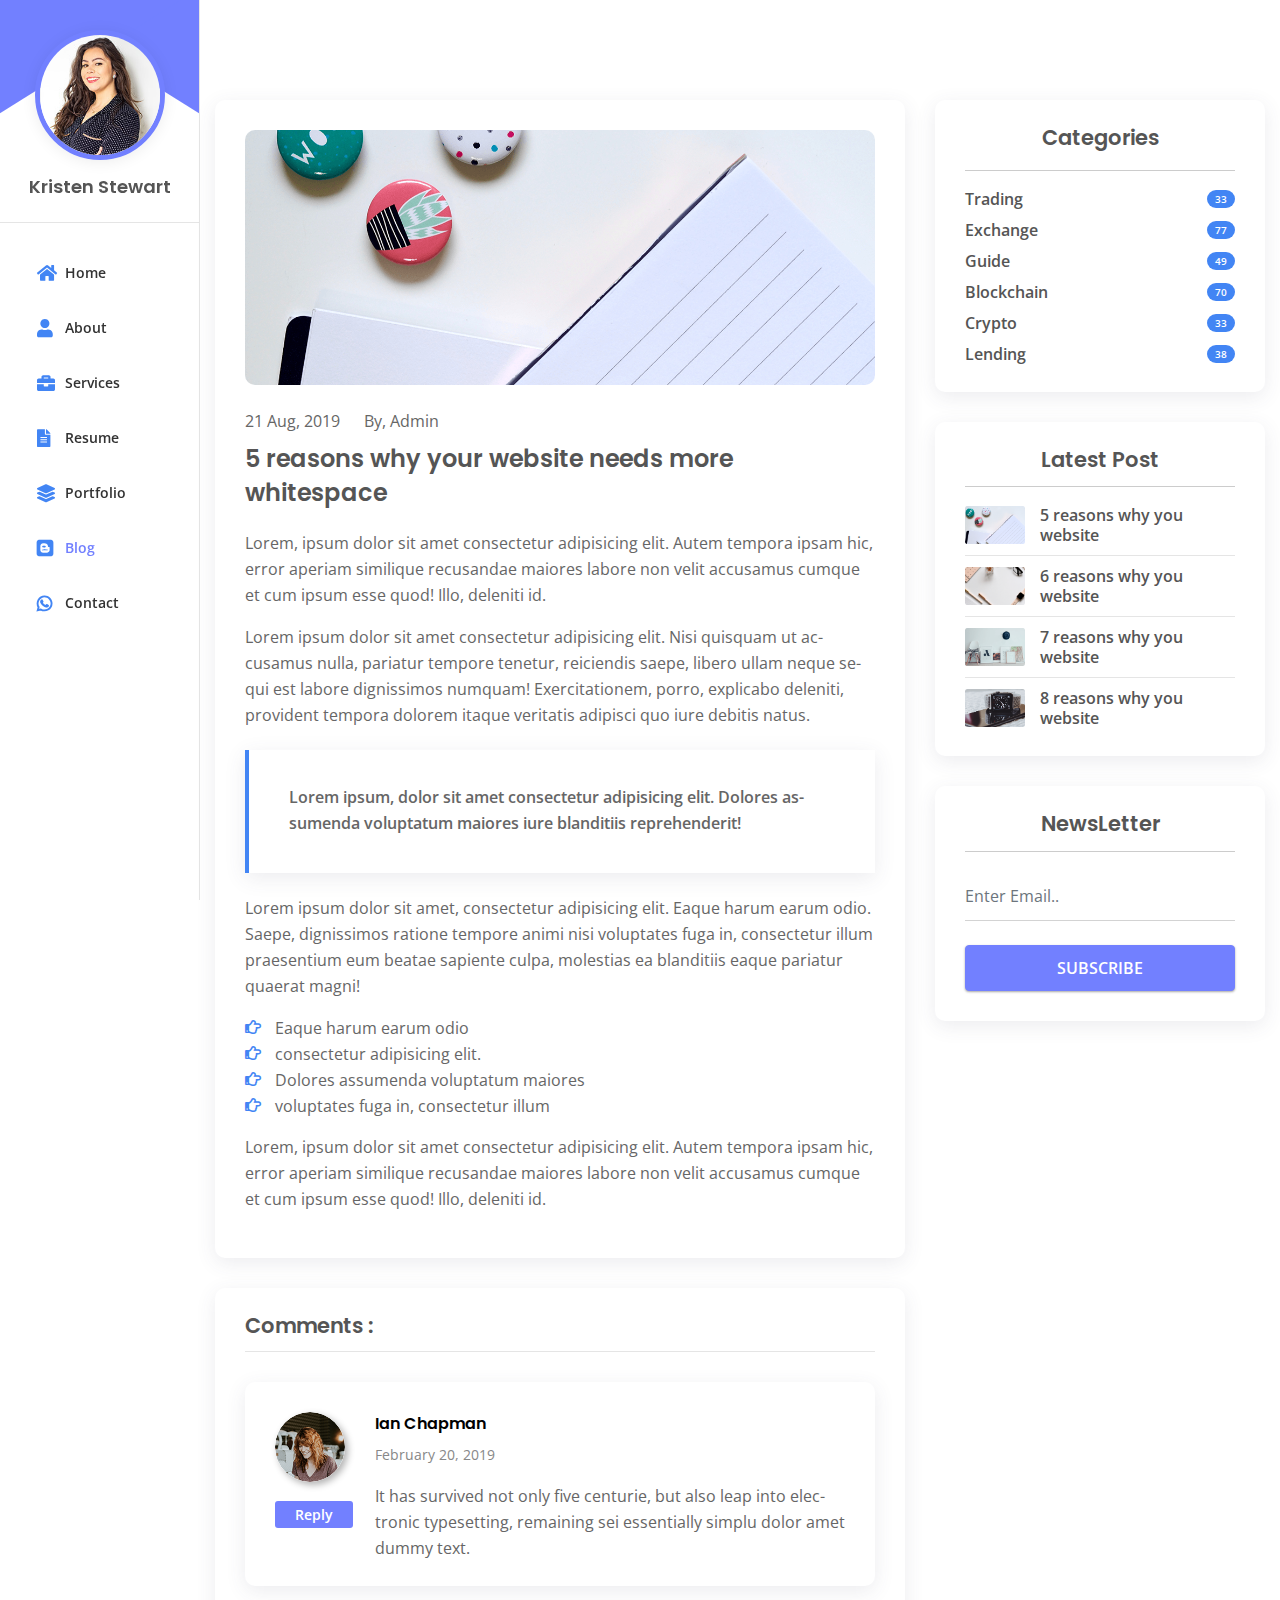
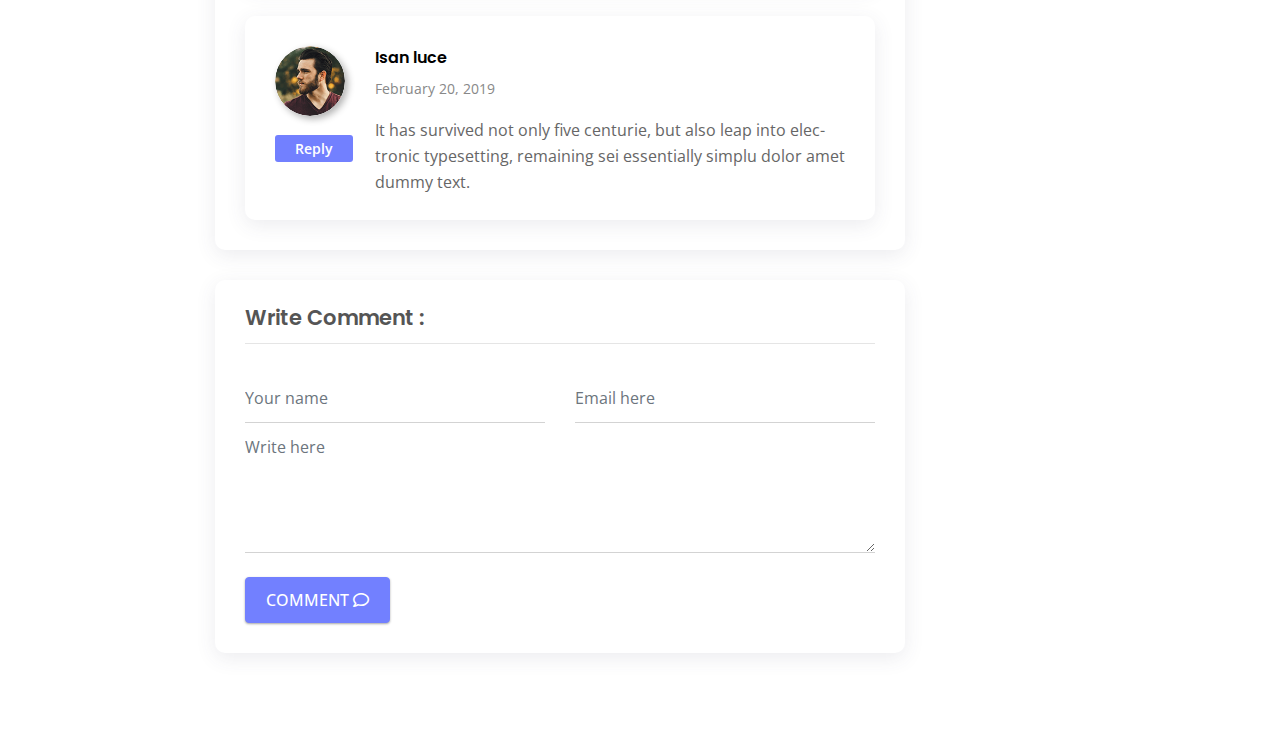
==== blog-details.html @ 49c81d4e "commit" ====
<!DOCTYPE html>
<html lang="en">


<!-- Mirrored from geniusdevs.com/themeforest/gfolio/v3-one/blog-details.html by HTTrack Website Copier/3.x [XR&CO'2014], Wed, 04 Nov 2020 09:13:25 GMT -->
<head>
	<meta http-equiv="Content-Type" content="text/html; charset=UTF-8">
	<meta http-equiv="X-UA-Compatible" content="IE=edge" />
	<meta http-equiv="X-UA-Compatible" content="ie=edge">
	<meta name="viewport" content="width=device-width, initial-scale=1.0">
	<meta name="keyword" content="resume,cv,portfolio,vcard">
	<title>  GFolio - CV/Resume/Portfolio  </title>
	<!-- favicon -->
	<link rel="shortcut icon" href="assets/images/favicon.png" type="image/x-icon">
	<!-- bootstrap -->
	<link rel="stylesheet" href="assets/css/bootstrap.min.css">
	<!-- Plugin css -->
	<link rel="stylesheet" href="assets/css/plugin.css">
	<!-- Flaticon -->
	<link rel="stylesheet" href="assets/css/flaticon.css">

	<!-- stylesheet -->
	<link rel="stylesheet" href="assets/css/style.css">
	<link rel="stylesheet" href="assets/css/multicolor.css">
	<!-- responsive -->
	<link rel="stylesheet" href="assets/css/responsive.css">
</head>

<body>
	<!-- preloader area start -->
	<div class="preloader" id="preloader">
		<div class="loader loader-1">
			<div class="loader-outter"></div>
			<div class="loader-inner"></div>
		</div>
	</div>
	<!-- preloader area end -->

	<!--Main-Menu Area Start-->
	<div class="side-menu-wrapper">
		<div class="menu-toogle-icon">
			<i class="fas fa-bars"></i>
		</div>
	<div class="side-menu">
		<div class="heading-area">
			<a href="index.html" class="profile-photo">
				<img src="assets/images/about3.jpg" alt="">
			</a>
			<div class="name">
					Kristen Stewart
			</div>
		</div>
		<ul id="mainmenu-area">
			<li>
				<a href="index.html"><i class="fas fa-home"></i>Home</a>
			</li>
			<li>
				<a href="index.html"><i class="fas fa-user"></i>About</a>
			</li>
			<li>
				<a href="index.html"><i class="fas fa-briefcase"></i>Services</a>
			</li>
			<li>
				<a href="index.html"><i class="fas fa-file-alt"></i>Resume</a>
			</li>
			<li>
				<a href="index.html"><i class="fas fa-layer-group"></i>Portfolio</a>
			</li>
			<li class="current">
				<a href="index.html"><i class="fab fa-blogger"></i>Blog</a>
			</li>
			<li>
				<a href="index.html"><i class="fab fa-whatsapp"></i>Contact</a>
			</li>
		</ul>
	</div>
	</div>
	<!--Main-Menu Area Start-->

	<!-- Main Content Area Start -->
		<div class="main-content">
			<div class="main-content-inner">
				
				<!-- Blog Details Area Start -->
				<section class="blog-page single-blog-area">
					<div class="container">
						<div class="row">
							<div class="col-lg-8">
								<div class="single-blog-details">
									<div class="img">
										<img src="assets/images/blog/blog-details.png" alt="">
									</div>
									<div class="content">
										<ul class="top-meta">
											<li>
												<p class="date">
													21 Aug, 2019
												</p>
											</li>
											<li>
												<p class="post-by">
													By, Admin
												</p>
											</li>
										</ul>
										<a href="#">
											<h4 class="title">
												5 reasons why your website 
												needs more whitespace
											</h4>
										</a>
										<div class="text-area">
											<p>
												Lorem, ipsum dolor sit amet consectetur adipisicing elit. Autem tempora ipsam hic, error aperiam similique recusandae maiores labore non velit accusamus cumque et cum ipsum esse quod! Illo, deleniti id.
											</p>
											<p>
												Lorem ipsum dolor sit amet consectetur adipisicing elit. Nisi quisquam ut accusamus nulla, pariatur tempore tenetur, reiciendis saepe, libero ullam neque sequi est labore dignissimos numquam! Exercitationem, porro, explicabo deleniti, provident tempora dolorem itaque veritatis adipisci quo iure debitis natus.
											</p>
											<blockquote>
												<p>
													Lorem ipsum, dolor sit amet consectetur adipisicing elit. Dolores assumenda voluptatum maiores iure blanditiis reprehenderit! 
												</p>
											</blockquote>
											<p>
												Lorem ipsum dolor sit amet, consectetur adipisicing elit. Eaque harum earum odio. Saepe, dignissimos ratione tempore animi nisi voluptates fuga in, consectetur illum praesentium eum beatae sapiente culpa, molestias ea blanditiis eaque pariatur quaerat magni!
											</p>
											<ul>
												<li>
													<p><i class="far fa-hand-point-right"></i>Eaque harum earum odio</p>
												</li>
												<li>
													<p><i class="far fa-hand-point-right"></i>consectetur adipisicing elit.</p>
												</li>
												<li>
													<p><i class="far fa-hand-point-right"></i>Dolores assumenda voluptatum maiores</p>
												</li>
												<li>
													<p><i class="far fa-hand-point-right"></i>voluptates fuga in, consectetur illum</p>
												</li>
											</ul>
											<p>
												Lorem, ipsum dolor sit amet consectetur adipisicing elit. Autem tempora ipsam hic, error aperiam similique recusandae maiores labore non velit accusamus cumque et cum ipsum esse quod! Illo, deleniti id.
											</p>
										</div>
									</div>
								</div>
								<div class="comment-area">
									<h4 class="title">
										Comments :
									</h4>
									<ul class="comment-box-area">
										<li>
										<div class="comment-box">
											<div class="left">
											<div class="img">
												<img src="assets/images/blog/comment1.png" alt="">
											</div>
											<a class="replay" href="#">Reply</a>
											</div>
											<div class="right">
											<h5 class="name">
												Ian Chapman
											</h5>
											<p class="date">February 20, 2019</p>
											<div class="text">
												<p>It has survived not only five centurie, but also leap into electronic typesetting, remaining
												sei essentially simplu dolor amet dummy text. </p>
											</div>
											</div>
										</div>
										</li>
										<li>
										<div class="comment-box">
											<div class="left">
											<div class="img">
												<img src="assets/images/blog/comment2.png" alt="">
											</div>
											<a class="replay" href="#">Reply</a>
											</div>
											<div class="right">
											<h5 class="name">
												Isan luce
											</h5>
											<p class="date">February 20, 2019</p>
											<div class="text">
												<p>It has survived not only five centurie, but also leap into electronic typesetting, remaining
												sei essentially simplu dolor amet dummy text. </p>
											</div>
											</div>
										</div>
										</li>
									</ul>
								</div>
								<div class="write-comment">
									<h4 class="title">
										Write Comment :
									</h4>
									<form action="#">
										<div class="row">
										<div class="col-md-6">
											<input type="text" class="form-control" placeholder="Your name">
										</div>
										<div class="col-md-6">
											<input type="email" class="form-control" placeholder="Email here">
										</div>
										</div>
										<div class="row">
										<div class="col-lg-12">
											<textarea class="form-control textarea" placeholder="Write here"></textarea>
										</div>
										</div>
										<div class="row">
										<div class="col-lg-12">
											<button class="mybtn3 mybtn-bg mt-4" type="submit"><span>Comment <i class="far fa-comment"></i></span></button>
										</div>
										</div>
									</form>
								</div>
							</div>
							<div class="col-lg-4">
								
								<div class="categori-widget">
									<h4 class="title">
										Categories
									</h4>
									<ul class="cat-list">
										<li>
											<a href="#">
												<p>
													Trading
												</p>
												<span class="count">
												33
												</span>
											</a>
										</li>
										<li>
											<a href="#">
												<p>
													Exchange
												</p>
												<span class="count">
													77
												</span>
											</a>
										</li>
										<li>
											<a href="#">
												<p>
													Guide
												</p>
												<span class="count">
													49
												</span>
											</a>
										</li>
										<li>
											<a href="#">
												<p>
													Blockchain
												</p>
												<span class="count">
													70
												</span>
											</a>
										</li>
										<li>
											<a href="#">
												<p>
													Crypto
												</p>
												<span class="count">
													33
												</span>
											</a>
										</li>
										<li>
											<a href="#">
												<p>
													Lending
												</p>
												<span class="count">
													38
												</span>
											</a>
										</li>
									</ul>
								</div>
								<div class="latest-post-widget">
									<h4 class="title">
										Latest Post
									</h4>
									<ul class="post-list">
										<li>
											<div class="post">
												<div class="post-img">
													<img src="assets/images/blog/img1.png" alt="">
												</div>
												<div class="post-details">
													<a href="#" class="post-title">
														5 reasons why you website  
													</a>
												</div>
											</div>
										</li>
										<li>
											<div class="post">
												<div class="post-img">
													<img src="assets/images/blog/img2.png" alt="">
												</div>
												<div class="post-details">
													<a href="#" class="post-title">
														6 reasons why you website 
													</a>
												</div>
											</div>
										</li>
										<li>
											<div class="post">
												<div class="post-img">
													<img src="assets/images/blog/img3.png" alt="">
												</div>
												<div class="post-details">
													<a href="#" class="post-title">
														7 reasons why you website 
													</a>
												</div>
											</div>
										</li>
										<li>
											<div class="post">
												<div class="post-img">
													<img src="assets/images/blog/img4.png" alt="">
												</div>
												<div class="post-details">
													<a href="#" class="post-title">
														8 reasons why you website 
													</a>
												</div>
											</div>
										</li>
									</ul>
								</div>
								<div class="newsletter-widget">
									<h4 class="title">
											NewsLetter
									</h4>
									<form action="#" class="contact-form">
										<input type="text" class="form-control" placeholder="Enter Email..">
										<button type="submit" class="mybtn3 mybtn-bg mt-4">Subscribe</button>
									</form> 
								</div>
							</div>
						</div>
					</div>
				</section>
				<!-- Blog Details Area End -->

			</div>
		</div>
	<!-- Main Content Area End -->


	<!-- Back to Top Start -->
	<div class="bottomtotop">
		<i class="fas fa-chevron-right"></i>
	</div>
	<!-- Back to Top End -->



	<!-- jquery -->
	<script src="assets/js/jquery.js"></script>
	<!-- popper -->
	<script src="assets/js/popper.min.js"></script>
	<!-- bootstrap -->
	<script src="assets/js/bootstrap.min.js"></script>
	<!-- plugin js-->
	<script src="assets/js/plugin.js"></script>
	<script src="assets/js/jQuery-plugin-progressbar.js"></script>
	<!-- Typed js -->
	<script src="assets/js/typed.min.js"></script>
	<!-- buoyant js -->
	<script src="assets/js/jquery.buoyant.min.js"></script>
	<!-- Wow js -->
	<script src="assets/js/wow.js"></script>
	<!-- main -->
	<script src="assets/js/main.js"></script>

</body>


<!-- Mirrored from geniusdevs.com/themeforest/gfolio/v3-one/blog-details.html by HTTrack Website Copier/3.x [XR&CO'2014], Wed, 04 Nov 2020 09:13:27 GMT -->
</html>
---- assets/css/plugin.css ----
@charset "UTF-8";

/*!
 * animate.css -http://daneden.me/animate
 * Version - 3.7.0
 * Licensed under the MIT license - http://opensource.org/licenses/MIT
 *
 * Copyright (c) 2018 Daniel Eden
 */

@-webkit-keyframes bounce{0%,20%,53%,80%,to{-webkit-animation-timing-function:cubic-bezier(.215,.61,.355,1);-webkit-transform:translateZ(0);animation-timing-function:cubic-bezier(.215,.61,.355,1);transform:translateZ(0)}40%,43%{-webkit-animation-timing-function:cubic-bezier(.755,.05,.855,.06);-webkit-transform:translate3d(0,-30px,0);animation-timing-function:cubic-bezier(.755,.05,.855,.06);transform:translate3d(0,-30px,0)}70%{-webkit-animation-timing-function:cubic-bezier(.755,.05,.855,.06);-webkit-transform:translate3d(0,-15px,0);animation-timing-function:cubic-bezier(.755,.05,.855,.06);transform:translate3d(0,-15px,0)}90%{-webkit-transform:translate3d(0,-4px,0);transform:translate3d(0,-4px,0)}}@keyframes bounce{0%,20%,53%,80%,to{-webkit-animation-timing-function:cubic-bezier(.215,.61,.355,1);-webkit-transform:translateZ(0);animation-timing-function:cubic-bezier(.215,.61,.355,1);transform:translateZ(0)}40%,43%{-webkit-animation-timing-function:cubic-bezier(.755,.05,.855,.06);-webkit-transform:translate3d(0,-30px,0);animation-timing-function:cubic-bezier(.755,.05,.855,.06);transform:translate3d(0,-30px,0)}70%{-webkit-animation-timing-function:cubic-bezier(.755,.05,.855,.06);-webkit-transform:translate3d(0,-15px,0);animation-timing-function:cubic-bezier(.755,.05,.855,.06);transform:translate3d(0,-15px,0)}90%{-webkit-transform:translate3d(0,-4px,0);transform:translate3d(0,-4px,0)}}.bounce{-webkit-animation-name:bounce;-webkit-transform-origin:center bottom;animation-name:bounce;transform-origin:center bottom}@-webkit-keyframes flash{0%,50%,to{opacity:1}25%,75%{opacity:0}}@keyframes flash{0%,50%,to{opacity:1}25%,75%{opacity:0}}.flash{-webkit-animation-name:flash;animation-name:flash}@-webkit-keyframes pulse{0%{-webkit-transform:scaleX(1);transform:scaleX(1)}50%{-webkit-transform:scale3d(1.05,1.05,1.05);transform:scale3d(1.05,1.05,1.05)}to{-webkit-transform:scaleX(1);transform:scaleX(1)}}@keyframes pulse{0%{-webkit-transform:scaleX(1);transform:scaleX(1)}50%{-webkit-transform:scale3d(1.05,1.05,1.05);transform:scale3d(1.05,1.05,1.05)}to{-webkit-transform:scaleX(1);transform:scaleX(1)}}.pulse{-webkit-animation-name:pulse;animation-name:pulse}@-webkit-keyframes rubberBand{0%{-webkit-transform:scaleX(1);transform:scaleX(1)}30%{-webkit-transform:scale3d(1.25,.75,1);transform:scale3d(1.25,.75,1)}40%{-webkit-transform:scale3d(.75,1.25,1);transform:scale3d(.75,1.25,1)}50%{-webkit-transform:scale3d(1.15,.85,1);transform:scale3d(1.15,.85,1)}65%{-webkit-transform:scale3d(.95,1.05,1);transform:scale3d(.95,1.05,1)}75%{-webkit-transform:scale3d(1.05,.95,1);transform:scale3d(1.05,.95,1)}to{-webkit-transform:scaleX(1);transform:scaleX(1)}}@keyframes rubberBand{0%{-webkit-transform:scaleX(1);transform:scaleX(1)}30%{-webkit-transform:scale3d(1.25,.75,1);transform:scale3d(1.25,.75,1)}40%{-webkit-transform:scale3d(.75,1.25,1);transform:scale3d(.75,1.25,1)}50%{-webkit-transform:scale3d(1.15,.85,1);transform:scale3d(1.15,.85,1)}65%{-webkit-transform:scale3d(.95,1.05,1);transform:scale3d(.95,1.05,1)}75%{-webkit-transform:scale3d(1.05,.95,1);transform:scale3d(1.05,.95,1)}to{-webkit-transform:scaleX(1);transform:scaleX(1)}}.rubberBand{-webkit-animation-name:rubberBand;animation-name:rubberBand}@-webkit-keyframes shake{0%,to{-webkit-transform:translateZ(0);transform:translateZ(0)}10%,30%,50%,70%,90%{-webkit-transform:translate3d(-10px,0,0);transform:translate3d(-10px,0,0)}20%,40%,60%,80%{-webkit-transform:translate3d(10px,0,0);transform:translate3d(10px,0,0)}}@keyframes shake{0%,to{-webkit-transform:translateZ(0);transform:translateZ(0)}10%,30%,50%,70%,90%{-webkit-transform:translate3d(-10px,0,0);transform:translate3d(-10px,0,0)}20%,40%,60%,80%{-webkit-transform:translate3d(10px,0,0);transform:translate3d(10px,0,0)}}.shake{-webkit-animation-name:shake;animation-name:shake}@-webkit-keyframes headShake{0%{-webkit-transform:translateX(0);transform:translateX(0)}6.5%{-webkit-transform:translateX(-6px) rotateY(-9deg);transform:translateX(-6px) rotateY(-9deg)}18.5%{-webkit-transform:translateX(5px) rotateY(7deg);transform:translateX(5px) rotateY(7deg)}31.5%{-webkit-transform:translateX(-3px) rotateY(-5deg);transform:translateX(-3px) rotateY(-5deg)}43.5%{-webkit-transform:translateX(2px) rotateY(3deg);transform:translateX(2px) rotateY(3deg)}50%{-webkit-transform:translateX(0);transform:translateX(0)}}@keyframes headShake{0%{-webkit-transform:translateX(0);transform:translateX(0)}6.5%{-webkit-transform:translateX(-6px) rotateY(-9deg);transform:translateX(-6px) rotateY(-9deg)}18.5%{-webkit-transform:translateX(5px) rotateY(7deg);transform:translateX(5px) rotateY(7deg)}31.5%{-webkit-transform:translateX(-3px) rotateY(-5deg);transform:translateX(-3px) rotateY(-5deg)}43.5%{-webkit-transform:translateX(2px) rotateY(3deg);transform:translateX(2px) rotateY(3deg)}50%{-webkit-transform:translateX(0);transform:translateX(0)}}.headShake{-webkit-animation-name:headShake;-webkit-animation-timing-function:ease-in-out;animation-name:headShake;animation-timing-function:ease-in-out}@-webkit-keyframes swing{20%{-webkit-transform:rotate(15deg);transform:rotate(15deg)}40%{-webkit-transform:rotate(-10deg);transform:rotate(-10deg)}60%{-webkit-transform:rotate(5deg);transform:rotate(5deg)}80%{-webkit-transform:rotate(-5deg);transform:rotate(-5deg)}to{-webkit-transform:rotate(0deg);transform:rotate(0deg)}}@keyframes swing{20%{-webkit-transform:rotate(15deg);transform:rotate(15deg)}40%{-webkit-transform:rotate(-10deg);transform:rotate(-10deg)}60%{-webkit-transform:rotate(5deg);transform:rotate(5deg)}80%{-webkit-transform:rotate(-5deg);transform:rotate(-5deg)}to{-webkit-transform:rotate(0deg);transform:rotate(0deg)}}.swing{-webkit-animation-name:swing;-webkit-transform-origin:top center;animation-name:swing;transform-origin:top center}@-webkit-keyframes tada{0%{-webkit-transform:scaleX(1);transform:scaleX(1)}10%,20%{-webkit-transform:scale3d(.9,.9,.9) rotate(-3deg);transform:scale3d(.9,.9,.9) rotate(-3deg)}30%,50%,70%,90%{-webkit-transform:scale3d(1.1,1.1,1.1) rotate(3deg);transform:scale3d(1.1,1.1,1.1) rotate(3deg)}40%,60%,80%{-webkit-transform:scale3d(1.1,1.1,1.1) rotate(-3deg);transform:scale3d(1.1,1.1,1.1) rotate(-3deg)}to{-webkit-transform:scaleX(1);transform:scaleX(1)}}@keyframes tada{0%{-webkit-transform:scaleX(1);transform:scaleX(1)}10%,20%{-webkit-transform:scale3d(.9,.9,.9) rotate(-3deg);transform:scale3d(.9,.9,.9) rotate(-3deg)}30%,50%,70%,90%{-webkit-transform:scale3d(1.1,1.1,1.1) rotate(3deg);transform:scale3d(1.1,1.1,1.1) rotate(3deg)}40%,60%,80%{-webkit-transform:scale3d(1.1,1.1,1.1) rotate(-3deg);transform:scale3d(1.1,1.1,1.1) rotate(-3deg)}to{-webkit-transform:scaleX(1);transform:scaleX(1)}}.tada{-webkit-animation-name:tada;animation-name:tada}@-webkit-keyframes wobble{0%{-webkit-transform:translateZ(0);transform:translateZ(0)}15%{-webkit-transform:translate3d(-25%,0,0) rotate(-5deg);transform:translate3d(-25%,0,0) rotate(-5deg)}30%{-webkit-transform:translate3d(20%,0,0) rotate(3deg);transform:translate3d(20%,0,0) rotate(3deg)}45%{-webkit-transform:translate3d(-15%,0,0) rotate(-3deg);transform:translate3d(-15%,0,0) rotate(-3deg)}60%{-webkit-transform:translate3d(10%,0,0) rotate(2deg);transform:translate3d(10%,0,0) rotate(2deg)}75%{-webkit-transform:translate3d(-5%,0,0) rotate(-1deg);transform:translate3d(-5%,0,0) rotate(-1deg)}to{-webkit-transform:translateZ(0);transform:translateZ(0)}}@keyframes wobble{0%{-webkit-transform:translateZ(0);transform:translateZ(0)}15%{-webkit-transform:translate3d(-25%,0,0) rotate(-5deg);transform:translate3d(-25%,0,0) rotate(-5deg)}30%{-webkit-transform:translate3d(20%,0,0) rotate(3deg);transform:translate3d(20%,0,0) rotate(3deg)}45%{-webkit-transform:translate3d(-15%,0,0) rotate(-3deg);transform:translate3d(-15%,0,0) rotate(-3deg)}60%{-webkit-transform:translate3d(10%,0,0) rotate(2deg);transform:translate3d(10%,0,0) rotate(2deg)}75%{-webkit-transform:translate3d(-5%,0,0) rotate(-1deg);transform:translate3d(-5%,0,0) rotate(-1deg)}to{-webkit-transform:translateZ(0);transform:translateZ(0)}}.wobble{-webkit-animation-name:wobble;animation-name:wobble}@-webkit-keyframes jello{0%,11.1%,to{-webkit-transform:translateZ(0);transform:translateZ(0)}22.2%{-webkit-transform:skewX(-12.5deg) skewY(-12.5deg);transform:skewX(-12.5deg) skewY(-12.5deg)}33.3%{-webkit-transform:skewX(6.25deg) skewY(6.25deg);transform:skewX(6.25deg) skewY(6.25deg)}44.4%{-webkit-transform:skewX(-3.125deg) skewY(-3.125deg);transform:skewX(-3.125deg) skewY(-3.125deg)}55.5%{-webkit-transform:skewX(1.5625deg) skewY(1.5625deg);transform:skewX(1.5625deg) skewY(1.5625deg)}66.6%{-webkit-transform:skewX(-.78125deg) skewY(-.78125deg);transform:skewX(-.78125deg) skewY(-.78125deg)}77.7%{-webkit-transform:skewX(.390625deg) skewY(.390625deg);transform:skewX(.390625deg) skewY(.390625deg)}88.8%{-webkit-transform:skewX(-.1953125deg) skewY(-.1953125deg);transform:skewX(-.1953125deg) skewY(-.1953125deg)}}@keyframes jello{0%,11.1%,to{-webkit-transform:translateZ(0);transform:translateZ(0)}22.2%{-webkit-transform:skewX(-12.5deg) skewY(-12.5deg);transform:skewX(-12.5deg) skewY(-12.5deg)}33.3%{-webkit-transform:skewX(6.25deg) skewY(6.25deg);transform:skewX(6.25deg) skewY(6.25deg)}44.4%{-webkit-transform:skewX(-3.125deg) skewY(-3.125deg);transform:skewX(-3.125deg) skewY(-3.125deg)}55.5%{-webkit-transform:skewX(1.5625deg) skewY(1.5625deg);transform:skewX(1.5625deg) skewY(1.5625deg)}66.6%{-webkit-transform:skewX(-.78125deg) skewY(-.78125deg);transform:skewX(-.78125deg) skewY(-.78125deg)}77.7%{-webkit-transform:skewX(.390625deg) skewY(.390625deg);transform:skewX(.390625deg) skewY(.390625deg)}88.8%{-webkit-transform:skewX(-.1953125deg) skewY(-.1953125deg);transform:skewX(-.1953125deg) skewY(-.1953125deg)}}.jello{-webkit-animation-name:jello;-webkit-transform-origin:center;animation-name:jello;transform-origin:center}@-webkit-keyframes heartBeat{0%{-webkit-transform:scale(1);transform:scale(1)}14%{-webkit-transform:scale(1.3);transform:scale(1.3)}28%{-webkit-transform:scale(1);transform:scale(1)}42%{-webkit-transform:scale(1.3);transform:scale(1.3)}70%{-webkit-transform:scale(1);transform:scale(1)}}@keyframes heartBeat{0%{-webkit-transform:scale(1);transform:scale(1)}14%{-webkit-transform:scale(1.3);transform:scale(1.3)}28%{-webkit-transform:scale(1);transform:scale(1)}42%{-webkit-transform:scale(1.3);transform:scale(1.3)}70%{-webkit-transform:scale(1);transform:scale(1)}}.heartBeat{-webkit-animation-duration:1.3s;-webkit-animation-name:heartBeat;-webkit-animation-timing-function:ease-in-out;animation-duration:1.3s;animation-name:heartBeat;animation-timing-function:ease-in-out}@-webkit-keyframes bounceIn{0%,20%,40%,60%,80%,to{-webkit-animation-timing-function:cubic-bezier(.215,.61,.355,1);animation-timing-function:cubic-bezier(.215,.61,.355,1)}0%{-webkit-transform:scale3d(.3,.3,.3);opacity:0;transform:scale3d(.3,.3,.3)}20%{-webkit-transform:scale3d(1.1,1.1,1.1);transform:scale3d(1.1,1.1,1.1)}40%{-webkit-transform:scale3d(.9,.9,.9);transform:scale3d(.9,.9,.9)}60%{-webkit-transform:scale3d(1.03,1.03,1.03);opacity:1;transform:scale3d(1.03,1.03,1.03)}80%{-webkit-transform:scale3d(.97,.97,.97);transform:scale3d(.97,.97,.97)}to{-webkit-transform:scaleX(1);opacity:1;transform:scaleX(1)}}@keyframes bounceIn{0%,20%,40%,60%,80%,to{-webkit-animation-timing-function:cubic-bezier(.215,.61,.355,1);animation-timing-function:cubic-bezier(.215,.61,.355,1)}0%{-webkit-transform:scale3d(.3,.3,.3);opacity:0;transform:scale3d(.3,.3,.3)}20%{-webkit-transform:scale3d(1.1,1.1,1.1);transform:scale3d(1.1,1.1,1.1)}40%{-webkit-transform:scale3d(.9,.9,.9);transform:scale3d(.9,.9,.9)}60%{-webkit-transform:scale3d(1.03,1.03,1.03);opacity:1;transform:scale3d(1.03,1.03,1.03)}80%{-webkit-transform:scale3d(.97,.97,.97);transform:scale3d(.97,.97,.97)}to{-webkit-transform:scaleX(1);opacity:1;transform:scaleX(1)}}.bounceIn{-webkit-animation-duration:.75s;-webkit-animation-name:bounceIn;animation-duration:.75s;animation-name:bounceIn}@-webkit-keyframes bounceInDown{0%,60%,75%,90%,to{-webkit-animation-timing-function:cubic-bezier(.215,.61,.355,1);animation-timing-function:cubic-bezier(.215,.61,.355,1)}0%{-webkit-transform:translate3d(0,-3000px,0);opacity:0;transform:translate3d(0,-3000px,0)}60%{-webkit-transform:translate3d(0,25px,0);opacity:1;transform:translate3d(0,25px,0)}75%{-webkit-transform:translate3d(0,-10px,0);transform:translate3d(0,-10px,0)}90%{-webkit-transform:translate3d(0,5px,0);transform:translate3d(0,5px,0)}to{-webkit-transform:translateZ(0);transform:translateZ(0)}}@keyframes bounceInDown{0%,60%,75%,90%,to{-webkit-animation-timing-function:cubic-bezier(.215,.61,.355,1);animation-timing-function:cubic-bezier(.215,.61,.355,1)}0%{-webkit-transform:translate3d(0,-3000px,0);opacity:0;transform:translate3d(0,-3000px,0)}60%{-webkit-transform:translate3d(0,25px,0);opacity:1;transform:translate3d(0,25px,0)}75%{-webkit-transform:translate3d(0,-10px,0);transform:translate3d(0,-10px,0)}90%{-webkit-transform:translate3d(0,5px,0);transform:translate3d(0,5px,0)}to{-webkit-transform:translateZ(0);transform:translateZ(0)}}.bounceInDown{-webkit-animation-name:bounceInDown;animation-name:bounceInDown}@-webkit-keyframes bounceInLeft{0%,60%,75%,90%,to{-webkit-animation-timing-function:cubic-bezier(.215,.61,.355,1);animation-timing-function:cubic-bezier(.215,.61,.355,1)}0%{-webkit-transform:translate3d(-3000px,0,0);opacity:0;transform:translate3d(-3000px,0,0)}60%{-webkit-transform:translate3d(25px,0,0);opacity:1;transform:translate3d(25px,0,0)}75%{-webkit-transform:translate3d(-10px,0,0);transform:translate3d(-10px,0,0)}90%{-webkit-transform:translate3d(5px,0,0);transform:translate3d(5px,0,0)}to{-webkit-transform:translateZ(0);transform:translateZ(0)}}@keyframes bounceInLeft{0%,60%,75%,90%,to{-webkit-animation-timing-function:cubic-bezier(.215,.61,.355,1);animation-timing-function:cubic-bezier(.215,.61,.355,1)}0%{-webkit-transform:translate3d(-3000px,0,0);opacity:0;transform:translate3d(-3000px,0,0)}60%{-webkit-transform:translate3d(25px,0,0);opacity:1;transform:translate3d(25px,0,0)}75%{-webkit-transform:translate3d(-10px,0,0);transform:translate3d(-10px,0,0)}90%{-webkit-transform:translate3d(5px,0,0);transform:translate3d(5px,0,0)}to{-webkit-transform:translateZ(0);transform:translateZ(0)}}.bounceInLeft{-webkit-animation-name:bounceInLeft;animation-name:bounceInLeft}@-webkit-keyframes bounceInRight{0%,60%,75%,90%,to{-webkit-animation-timing-function:cubic-bezier(.215,.61,.355,1);animation-timing-function:cubic-bezier(.215,.61,.355,1)}0%{-webkit-transform:translate3d(3000px,0,0);opacity:0;transform:translate3d(3000px,0,0)}60%{-webkit-transform:translate3d(-25px,0,0);opacity:1;transform:translate3d(-25px,0,0)}75%{-webkit-transform:translate3d(10px,0,0);transform:translate3d(10px,0,0)}90%{-webkit-transform:translate3d(-5px,0,0);transform:translate3d(-5px,0,0)}to{-webkit-transform:translateZ(0);transform:translateZ(0)}}@keyframes bounceInRight{0%,60%,75%,90%,to{-webkit-animation-timing-function:cubic-bezier(.215,.61,.355,1);animation-timing-function:cubic-bezier(.215,.61,.355,1)}0%{-webkit-transform:translate3d(3000px,0,0);opacity:0;transform:translate3d(3000px,0,0)}60%{-webkit-transform:translate3d(-25px,0,0);opacity:1;transform:translate3d(-25px,0,0)}75%{-webkit-transform:translate3d(10px,0,0);transform:translate3d(10px,0,0)}90%{-webkit-transform:translate3d(-5px,0,0);transform:translate3d(-5px,0,0)}to{-webkit-transform:translateZ(0);transform:translateZ(0)}}.bounceInRight{-webkit-animation-name:bounceInRight;animation-name:bounceInRight}@-webkit-keyframes bounceInUp{0%,60%,75%,90%,to{-webkit-animation-timing-function:cubic-bezier(.215,.61,.355,1);animation-timing-function:cubic-bezier(.215,.61,.355,1)}0%{-webkit-transform:translate3d(0,3000px,0);opacity:0;transform:translate3d(0,3000px,0)}60%{-webkit-transform:translate3d(0,-20px,0);opacity:1;transform:translate3d(0,-20px,0)}75%{-webkit-transform:translate3d(0,10px,0);transform:translate3d(0,10px,0)}90%{-webkit-transform:translate3d(0,-5px,0);transform:translate3d(0,-5px,0)}to{-webkit-transform:translateZ(0);transform:translateZ(0)}}@keyframes bounceInUp{0%,60%,75%,90%,to{-webkit-animation-timing-function:cubic-bezier(.215,.61,.355,1);animation-timing-function:cubic-bezier(.215,.61,.355,1)}0%{-webkit-transform:translate3d(0,3000px,0);opacity:0;transform:translate3d(0,3000px,0)}60%{-webkit-transform:translate3d(0,-20px,0);opacity:1;transform:translate3d(0,-20px,0)}75%{-webkit-transform:translate3d(0,10px,0);transform:translate3d(0,10px,0)}90%{-webkit-transform:translate3d(0,-5px,0);transform:translate3d(0,-5px,0)}to{-webkit-transform:translateZ(0);transform:translateZ(0)}}.bounceInUp{-webkit-animation-name:bounceInUp;animation-name:bounceInUp}@-webkit-keyframes bounceOut{20%{-webkit-transform:scale3d(.9,.9,.9);transform:scale3d(.9,.9,.9)}50%,55%{-webkit-transform:scale3d(1.1,1.1,1.1);opacity:1;transform:scale3d(1.1,1.1,1.1)}to{-webkit-transform:scale3d(.3,.3,.3);opacity:0;transform:scale3d(.3,.3,.3)}}@keyframes bounceOut{20%{-webkit-transform:scale3d(.9,.9,.9);transform:scale3d(.9,.9,.9)}50%,55%{-webkit-transform:scale3d(1.1,1.1,1.1);opacity:1;transform:scale3d(1.1,1.1,1.1)}to{-webkit-transform:scale3d(.3,.3,.3);opacity:0;transform:scale3d(.3,.3,.3)}}.bounceOut{-webkit-animation-duration:.75s;-webkit-animation-name:bounceOut;animation-duration:.75s;animation-name:bounceOut}@-webkit-keyframes bounceOutDown{20%{-webkit-transform:translate3d(0,10px,0);transform:translate3d(0,10px,0)}40%,45%{-webkit-transform:translate3d(0,-20px,0);opacity:1;transform:translate3d(0,-20px,0)}to{-webkit-transform:translate3d(0,2000px,0);opacity:0;transform:translate3d(0,2000px,0)}}@keyframes bounceOutDown{20%{-webkit-transform:translate3d(0,10px,0);transform:translate3d(0,10px,0)}40%,45%{-webkit-transform:translate3d(0,-20px,0);opacity:1;transform:translate3d(0,-20px,0)}to{-webkit-transform:translate3d(0,2000px,0);opacity:0;transform:translate3d(0,2000px,0)}}.bounceOutDown{-webkit-animation-name:bounceOutDown;animation-name:bounceOutDown}@-webkit-keyframes bounceOutLeft{20%{-webkit-transform:translate3d(20px,0,0);opacity:1;transform:translate3d(20px,0,0)}to{-webkit-transform:translate3d(-2000px,0,0);opacity:0;transform:translate3d(-2000px,0,0)}}@keyframes bounceOutLeft{20%{-webkit-transform:translate3d(20px,0,0);opacity:1;transform:translate3d(20px,0,0)}to{-webkit-transform:translate3d(-2000px,0,0);opacity:0;transform:translate3d(-2000px,0,0)}}.bounceOutLeft{-webkit-animation-name:bounceOutLeft;animation-name:bounceOutLeft}@-webkit-keyframes bounceOutRight{20%{-webkit-transform:translate3d(-20px,0,0);opacity:1;transform:translate3d(-20px,0,0)}to{-webkit-transform:translate3d(2000px,0,0);opacity:0;transform:translate3d(2000px,0,0)}}@keyframes bounceOutRight{20%{-webkit-transform:translate3d(-20px,0,0);opacity:1;transform:translate3d(-20px,0,0)}to{-webkit-transform:translate3d(2000px,0,0);opacity:0;transform:translate3d(2000px,0,0)}}.bounceOutRight{-webkit-animation-name:bounceOutRight;animation-name:bounceOutRight}@-webkit-keyframes bounceOutUp{20%{-webkit-transform:translate3d(0,-10px,0);transform:translate3d(0,-10px,0)}40%,45%{-webkit-transform:translate3d(0,20px,0);opacity:1;transform:translate3d(0,20px,0)}to{-webkit-transform:translate3d(0,-2000px,0);opacity:0;transform:translate3d(0,-2000px,0)}}@keyframes bounceOutUp{20%{-webkit-transform:translate3d(0,-10px,0);transform:translate3d(0,-10px,0)}40%,45%{-webkit-transform:translate3d(0,20px,0);opacity:1;transform:translate3d(0,20px,0)}to{-webkit-transform:translate3d(0,-2000px,0);opacity:0;transform:translate3d(0,-2000px,0)}}.bounceOutUp{-webkit-animation-name:bounceOutUp;animation-name:bounceOutUp}@-webkit-keyframes fadeIn{0%{opacity:0}to{opacity:1}}@keyframes fadeIn{0%{opacity:0}to{opacity:1}}.fadeIn{-webkit-animation-name:fadeIn;animation-name:fadeIn}@-webkit-keyframes fadeInDown{0%{-webkit-transform:translate3d(0,-100%,0);opacity:0;transform:translate3d(0,-100%,0)}to{-webkit-transform:translateZ(0);opacity:1;transform:translateZ(0)}}@keyframes fadeInDown{0%{-webkit-transform:translate3d(0,-100%,0);opacity:0;transform:translate3d(0,-100%,0)}to{-webkit-transform:translateZ(0);opacity:1;transform:translateZ(0)}}.fadeInDown{-webkit-animation-name:fadeInDown;animation-name:fadeInDown}@-webkit-keyframes fadeInDownBig{0%{-webkit-transform:translate3d(0,-2000px,0);opacity:0;transform:translate3d(0,-2000px,0)}to{-webkit-transform:translateZ(0);opacity:1;transform:translateZ(0)}}@keyframes fadeInDownBig{0%{-webkit-transform:translate3d(0,-2000px,0);opacity:0;transform:translate3d(0,-2000px,0)}to{-webkit-transform:translateZ(0);opacity:1;transform:translateZ(0)}}.fadeInDownBig{-webkit-animation-name:fadeInDownBig;animation-name:fadeInDownBig}@-webkit-keyframes fadeInLeft{0%{-webkit-transform:translate3d(-100%,0,0);opacity:0;transform:translate3d(-100%,0,0)}to{-webkit-transform:translateZ(0);opacity:1;transform:translateZ(0)}}@keyframes fadeInLeft{0%{-webkit-transform:translate3d(-100%,0,0);opacity:0;transform:translate3d(-100%,0,0)}to{-webkit-transform:translateZ(0);opacity:1;transform:translateZ(0)}}.fadeInLeft{-webkit-animation-name:fadeInLeft;animation-name:fadeInLeft}@-webkit-keyframes fadeInLeftBig{0%{-webkit-transform:translate3d(-2000px,0,0);opacity:0;transform:translate3d(-2000px,0,0)}to{-webkit-transform:translateZ(0);opacity:1;transform:translateZ(0)}}@keyframes fadeInLeftBig{0%{-webkit-transform:translate3d(-2000px,0,0);opacity:0;transform:translate3d(-2000px,0,0)}to{-webkit-transform:translateZ(0);opacity:1;transform:translateZ(0)}}.fadeInLeftBig{-webkit-animation-name:fadeInLeftBig;animation-name:fadeInLeftBig}@-webkit-keyframes fadeInRight{0%{-webkit-transform:translate3d(100%,0,0);opacity:0;transform:translate3d(100%,0,0)}to{-webkit-transform:translateZ(0);opacity:1;transform:translateZ(0)}}@keyframes fadeInRight{0%{-webkit-transform:translate3d(100%,0,0);opacity:0;transform:translate3d(100%,0,0)}to{-webkit-transform:translateZ(0);opacity:1;transform:translateZ(0)}}.fadeInRight{-webkit-animation-name:fadeInRight;animation-name:fadeInRight}@-webkit-keyframes fadeInRightBig{0%{-webkit-transform:translate3d(2000px,0,0);opacity:0;transform:translate3d(2000px,0,0)}to{-webkit-transform:translateZ(0);opacity:1;transform:translateZ(0)}}@keyframes fadeInRightBig{0%{-webkit-transform:translate3d(2000px,0,0);opacity:0;transform:translate3d(2000px,0,0)}to{-webkit-transform:translateZ(0);opacity:1;transform:translateZ(0)}}.fadeInRightBig{-webkit-animation-name:fadeInRightBig;animation-name:fadeInRightBig}@-webkit-keyframes fadeInUp{0%{-webkit-transform:translate3d(0,100%,0);opacity:0;transform:translate3d(0,100%,0)}to{-webkit-transform:translateZ(0);opacity:1;transform:translateZ(0)}}@keyframes fadeInUp{0%{-webkit-transform:translate3d(0,100%,0);opacity:0;transform:translate3d(0,100%,0)}to{-webkit-transform:translateZ(0);opacity:1;transform:translateZ(0)}}.fadeInUp{-webkit-animation-name:fadeInUp;animation-name:fadeInUp}@-webkit-keyframes fadeInUpBig{0%{-webkit-transform:translate3d(0,2000px,0);opacity:0;transform:translate3d(0,2000px,0)}to{-webkit-transform:translateZ(0);opacity:1;transform:translateZ(0)}}@keyframes fadeInUpBig{0%{-webkit-transform:translate3d(0,2000px,0);opacity:0;transform:translate3d(0,2000px,0)}to{-webkit-transform:translateZ(0);opacity:1;transform:translateZ(0)}}.fadeInUpBig{-webkit-animation-name:fadeInUpBig;animation-name:fadeInUpBig}@-webkit-keyframes fadeOut{0%{opacity:1}to{opacity:0}}@keyframes fadeOut{0%{opacity:1}to{opacity:0}}.fadeOut{-webkit-animation-name:fadeOut;animation-name:fadeOut}@-webkit-keyframes fadeOutDown{0%{opacity:1}to{-webkit-transform:translate3d(0,100%,0);opacity:0;transform:translate3d(0,100%,0)}}@keyframes fadeOutDown{0%{opacity:1}to{-webkit-transform:translate3d(0,100%,0);opacity:0;transform:translate3d(0,100%,0)}}.fadeOutDown{-webkit-animation-name:fadeOutDown;animation-name:fadeOutDown}@-webkit-keyframes fadeOutDownBig{0%{opacity:1}to{-webkit-transform:translate3d(0,2000px,0);opacity:0;transform:translate3d(0,2000px,0)}}@keyframes fadeOutDownBig{0%{opacity:1}to{-webkit-transform:translate3d(0,2000px,0);opacity:0;transform:translate3d(0,2000px,0)}}.fadeOutDownBig{-webkit-animation-name:fadeOutDownBig;animation-name:fadeOutDownBig}@-webkit-keyframes fadeOutLeft{0%{opacity:1}to{-webkit-transform:translate3d(-100%,0,0);opacity:0;transform:translate3d(-100%,0,0)}}@keyframes fadeOutLeft{0%{opacity:1}to{-webkit-transform:translate3d(-100%,0,0);opacity:0;transform:translate3d(-100%,0,0)}}.fadeOutLeft{-webkit-animation-name:fadeOutLeft;animation-name:fadeOutLeft}@-webkit-keyframes fadeOutLeftBig{0%{opacity:1}to{-webkit-transform:translate3d(-2000px,0,0);opacity:0;transform:translate3d(-2000px,0,0)}}@keyframes fadeOutLeftBig{0%{opacity:1}to{-webkit-transform:translate3d(-2000px,0,0);opacity:0;transform:translate3d(-2000px,0,0)}}.fadeOutLeftBig{-webkit-animation-name:fadeOutLeftBig;animation-name:fadeOutLeftBig}@-webkit-keyframes fadeOutRight{0%{opacity:1}to{-webkit-transform:translate3d(100%,0,0);opacity:0;transform:translate3d(100%,0,0)}}@keyframes fadeOutRight{0%{opacity:1}to{-webkit-transform:translate3d(100%,0,0);opacity:0;transform:translate3d(100%,0,0)}}.fadeOutRight{-webkit-animation-name:fadeOutRight;animation-name:fadeOutRight}@-webkit-keyframes fadeOutRightBig{0%{opacity:1}to{-webkit-transform:translate3d(2000px,0,0);opacity:0;transform:translate3d(2000px,0,0)}}@keyframes fadeOutRightBig{0%{opacity:1}to{-webkit-transform:translate3d(2000px,0,0);opacity:0;transform:translate3d(2000px,0,0)}}.fadeOutRightBig{-webkit-animation-name:fadeOutRightBig;animation-name:fadeOutRightBig}@-webkit-keyframes fadeOutUp{0%{opacity:1}to{-webkit-transform:translate3d(0,-100%,0);opacity:0;transform:translate3d(0,-100%,0)}}@keyframes fadeOutUp{0%{opacity:1}to{-webkit-transform:translate3d(0,-100%,0);opacity:0;transform:translate3d(0,-100%,0)}}.fadeOutUp{-webkit-animation-name:fadeOutUp;animation-name:fadeOutUp}@-webkit-keyframes fadeOutUpBig{0%{opacity:1}to{-webkit-transform:translate3d(0,-2000px,0);opacity:0;transform:translate3d(0,-2000px,0)}}@keyframes fadeOutUpBig{0%{opacity:1}to{-webkit-transform:translate3d(0,-2000px,0);opacity:0;transform:translate3d(0,-2000px,0)}}.fadeOutUpBig{-webkit-animation-name:fadeOutUpBig;animation-name:fadeOutUpBig}@-webkit-keyframes flip{0%{-webkit-animation-timing-function:ease-out;-webkit-transform:perspective(400px) scaleX(1) translateZ(0) rotateY(-1turn);animation-timing-function:ease-out;transform:perspective(400px) scaleX(1) translateZ(0) rotateY(-1turn)}40%{-webkit-animation-timing-function:ease-out;-webkit-transform:perspective(400px) scaleX(1) translateZ(150px) rotateY(-190deg);animation-timing-function:ease-out;transform:perspective(400px) scaleX(1) translateZ(150px) rotateY(-190deg)}50%{-webkit-animation-timing-function:ease-in;-webkit-transform:perspective(400px) scaleX(1) translateZ(150px) rotateY(-170deg);animation-timing-function:ease-in;transform:perspective(400px) scaleX(1) translateZ(150px) rotateY(-170deg)}80%{-webkit-animation-timing-function:ease-in;-webkit-transform:perspective(400px) scale3d(.95,.95,.95) translateZ(0) rotateY(0deg);animation-timing-function:ease-in;transform:perspective(400px) scale3d(.95,.95,.95) translateZ(0) rotateY(0deg)}to{-webkit-animation-timing-function:ease-in;-webkit-transform:perspective(400px) scaleX(1) translateZ(0) rotateY(0deg);animation-timing-function:ease-in;transform:perspective(400px) scaleX(1) translateZ(0) rotateY(0deg)}}@keyframes flip{0%{-webkit-animation-timing-function:ease-out;-webkit-transform:perspective(400px) scaleX(1) translateZ(0) rotateY(-1turn);animation-timing-function:ease-out;transform:perspective(400px) scaleX(1) translateZ(0) rotateY(-1turn)}40%{-webkit-animation-timing-function:ease-out;-webkit-transform:perspective(400px) scaleX(1) translateZ(150px) rotateY(-190deg);animation-timing-function:ease-out;transform:perspective(400px) scaleX(1) translateZ(150px) rotateY(-190deg)}50%{-webkit-animation-timing-function:ease-in;-webkit-transform:perspective(400px) scaleX(1) translateZ(150px) rotateY(-170deg);animation-timing-function:ease-in;transform:perspective(400px) scaleX(1) translateZ(150px) rotateY(-170deg)}80%{-webkit-animation-timing-function:ease-in;-webkit-transform:perspective(400px) scale3d(.95,.95,.95) translateZ(0) rotateY(0deg);animation-timing-function:ease-in;transform:perspective(400px) scale3d(.95,.95,.95) translateZ(0) rotateY(0deg)}to{-webkit-animation-timing-function:ease-in;-webkit-transform:perspective(400px) scaleX(1) translateZ(0) rotateY(0deg);animation-timing-function:ease-in;transform:perspective(400px) scaleX(1) translateZ(0) rotateY(0deg)}}.animated.flip{-webkit-animation-name:flip;-webkit-backface-visibility:visible;animation-name:flip;backface-visibility:visible}@-webkit-keyframes flipInX{0%{-webkit-animation-timing-function:ease-in;-webkit-transform:perspective(400px) rotateX(90deg);animation-timing-function:ease-in;opacity:0;transform:perspective(400px) rotateX(90deg)}40%{-webkit-animation-timing-function:ease-in;-webkit-transform:perspective(400px) rotateX(-20deg);animation-timing-function:ease-in;transform:perspective(400px) rotateX(-20deg)}60%{-webkit-transform:perspective(400px) rotateX(10deg);opacity:1;transform:perspective(400px) rotateX(10deg)}80%{-webkit-transform:perspective(400px) rotateX(-5deg);transform:perspective(400px) rotateX(-5deg)}to{-webkit-transform:perspective(400px);transform:perspective(400px)}}@keyframes flipInX{0%{-webkit-animation-timing-function:ease-in;-webkit-transform:perspective(400px) rotateX(90deg);animation-timing-function:ease-in;opacity:0;transform:perspective(400px) rotateX(90deg)}40%{-webkit-animation-timing-function:ease-in;-webkit-transform:perspective(400px) rotateX(-20deg);animation-timing-function:ease-in;transform:perspective(400px) rotateX(-20deg)}60%{-webkit-transform:perspective(400px) rotateX(10deg);opacity:1;transform:perspective(400px) rotateX(10deg)}80%{-webkit-transform:perspective(400px) rotateX(-5deg);transform:perspective(400px) rotateX(-5deg)}to{-webkit-transform:perspective(400px);transform:perspective(400px)}}.flipInX{-webkit-animation-name:flipInX;-webkit-backface-visibility:visible!important;animation-name:flipInX;backface-visibility:visible!important}@-webkit-keyframes flipInY{0%{-webkit-animation-timing-function:ease-in;-webkit-transform:perspective(400px) rotateY(90deg);animation-timing-function:ease-in;opacity:0;transform:perspective(400px) rotateY(90deg)}40%{-webkit-animation-timing-function:ease-in;-webkit-transform:perspective(400px) rotateY(-20deg);animation-timing-function:ease-in;transform:perspective(400px) rotateY(-20deg)}60%{-webkit-transform:perspective(400px) rotateY(10deg);opacity:1;transform:perspective(400px) rotateY(10deg)}80%{-webkit-transform:perspective(400px) rotateY(-5deg);transform:perspective(400px) rotateY(-5deg)}to{-webkit-transform:perspective(400px);transform:perspective(400px)}}@keyframes flipInY{0%{-webkit-animation-timing-function:ease-in;-webkit-transform:perspective(400px) rotateY(90deg);animation-timing-function:ease-in;opacity:0;transform:perspective(400px) rotateY(90deg)}40%{-webkit-animation-timing-function:ease-in;-webkit-transform:perspective(400px) rotateY(-20deg);animation-timing-function:ease-in;transform:perspective(400px) rotateY(-20deg)}60%{-webkit-transform:perspective(400px) rotateY(10deg);opacity:1;transform:perspective(400px) rotateY(10deg)}80%{-webkit-transform:perspective(400px) rotateY(-5deg);transform:perspective(400px) rotateY(-5deg)}to{-webkit-transform:perspective(400px);transform:perspective(400px)}}.flipInY{-webkit-animation-name:flipInY;-webkit-backface-visibility:visible!important;animation-name:flipInY;backface-visibility:visible!important}@-webkit-keyframes flipOutX{0%{-webkit-transform:perspective(400px);transform:perspective(400px)}30%{-webkit-transform:perspective(400px) rotateX(-20deg);opacity:1;transform:perspective(400px) rotateX(-20deg)}to{-webkit-transform:perspective(400px) rotateX(90deg);opacity:0;transform:perspective(400px) rotateX(90deg)}}@keyframes flipOutX{0%{-webkit-transform:perspective(400px);transform:perspective(400px)}30%{-webkit-transform:perspective(400px) rotateX(-20deg);opacity:1;transform:perspective(400px) rotateX(-20deg)}to{-webkit-transform:perspective(400px) rotateX(90deg);opacity:0;transform:perspective(400px) rotateX(90deg)}}.flipOutX{-webkit-animation-duration:.75s;-webkit-animation-name:flipOutX;-webkit-backface-visibility:visible!important;animation-duration:.75s;animation-name:flipOutX;backface-visibility:visible!important}@-webkit-keyframes flipOutY{0%{-webkit-transform:perspective(400px);transform:perspective(400px)}30%{-webkit-transform:perspective(400px) rotateY(-15deg);opacity:1;transform:perspective(400px) rotateY(-15deg)}to{-webkit-transform:perspective(400px) rotateY(90deg);opacity:0;transform:perspective(400px) rotateY(90deg)}}@keyframes flipOutY{0%{-webkit-transform:perspective(400px);transform:perspective(400px)}30%{-webkit-transform:perspective(400px) rotateY(-15deg);opacity:1;transform:perspective(400px) rotateY(-15deg)}to{-webkit-transform:perspective(400px) rotateY(90deg);opacity:0;transform:perspective(400px) rotateY(90deg)}}.flipOutY{-webkit-animation-duration:.75s;-webkit-animation-name:flipOutY;-webkit-backface-visibility:visible!important;animation-duration:.75s;animation-name:flipOutY;backface-visibility:visible!important}@-webkit-keyframes lightSpeedIn{0%{-webkit-transform:translate3d(100%,0,0) skewX(-30deg);opacity:0;transform:translate3d(100%,0,0) skewX(-30deg)}60%{-webkit-transform:skewX(20deg);opacity:1;transform:skewX(20deg)}80%{-webkit-transform:skewX(-5deg);transform:skewX(-5deg)}to{-webkit-transform:translateZ(0);transform:translateZ(0)}}@keyframes lightSpeedIn{0%{-webkit-transform:translate3d(100%,0,0) skewX(-30deg);opacity:0;transform:translate3d(100%,0,0) skewX(-30deg)}60%{-webkit-transform:skewX(20deg);opacity:1;transform:skewX(20deg)}80%{-webkit-transform:skewX(-5deg);transform:skewX(-5deg)}to{-webkit-transform:translateZ(0);transform:translateZ(0)}}.lightSpeedIn{-webkit-animation-name:lightSpeedIn;-webkit-animation-timing-function:ease-out;animation-name:lightSpeedIn;animation-timing-function:ease-out}@-webkit-keyframes lightSpeedOut{0%{opacity:1}to{-webkit-transform:translate3d(100%,0,0) skewX(30deg);opacity:0;transform:translate3d(100%,0,0) skewX(30deg)}}@keyframes lightSpeedOut{0%{opacity:1}to{-webkit-transform:translate3d(100%,0,0) skewX(30deg);opacity:0;transform:translate3d(100%,0,0) skewX(30deg)}}.lightSpeedOut{-webkit-animation-name:lightSpeedOut;-webkit-animation-timing-function:ease-in;animation-name:lightSpeedOut;animation-timing-function:ease-in}@-webkit-keyframes rotateIn{0%{-webkit-transform:rotate(-200deg);-webkit-transform-origin:center;opacity:0;transform:rotate(-200deg);transform-origin:center}to{-webkit-transform:translateZ(0);-webkit-transform-origin:center;opacity:1;transform:translateZ(0);transform-origin:center}}@keyframes rotateIn{0%{-webkit-transform:rotate(-200deg);-webkit-transform-origin:center;opacity:0;transform:rotate(-200deg);transform-origin:center}to{-webkit-transform:translateZ(0);-webkit-transform-origin:center;opacity:1;transform:translateZ(0);transform-origin:center}}.rotateIn{-webkit-animation-name:rotateIn;animation-name:rotateIn}@-webkit-keyframes rotateInDownLeft{0%{-webkit-transform:rotate(-45deg);-webkit-transform-origin:left bottom;opacity:0;transform:rotate(-45deg);transform-origin:left bottom}to{-webkit-transform:translateZ(0);-webkit-transform-origin:left bottom;opacity:1;transform:translateZ(0);transform-origin:left bottom}}@keyframes rotateInDownLeft{0%{-webkit-transform:rotate(-45deg);-webkit-transform-origin:left bottom;opacity:0;transform:rotate(-45deg);transform-origin:left bottom}to{-webkit-transform:translateZ(0);-webkit-transform-origin:left bottom;opacity:1;transform:translateZ(0);transform-origin:left bottom}}.rotateInDownLeft{-webkit-animation-name:rotateInDownLeft;animation-name:rotateInDownLeft}@-webkit-keyframes rotateInDownRight{0%{-webkit-transform:rotate(45deg);-webkit-transform-origin:right bottom;opacity:0;transform:rotate(45deg);transform-origin:right bottom}to{-webkit-transform:translateZ(0);-webkit-transform-origin:right bottom;opacity:1;transform:translateZ(0);transform-origin:right bottom}}@keyframes rotateInDownRight{0%{-webkit-transform:rotate(45deg);-webkit-transform-origin:right bottom;opacity:0;transform:rotate(45deg);transform-origin:right bottom}to{-webkit-transform:translateZ(0);-webkit-transform-origin:right bottom;opacity:1;transform:translateZ(0);transform-origin:right bottom}}.rotateInDownRight{-webkit-animation-name:rotateInDownRight;animation-name:rotateInDownRight}@-webkit-keyframes rotateInUpLeft{0%{-webkit-transform:rotate(45deg);-webkit-transform-origin:left bottom;opacity:0;transform:rotate(45deg);transform-origin:left bottom}to{-webkit-transform:translateZ(0);-webkit-transform-origin:left bottom;opacity:1;transform:translateZ(0);transform-origin:left bottom}}@keyframes rotateInUpLeft{0%{-webkit-transform:rotate(45deg);-webkit-transform-origin:left bottom;opacity:0;transform:rotate(45deg);transform-origin:left bottom}to{-webkit-transform:translateZ(0);-webkit-transform-origin:left bottom;opacity:1;transform:translateZ(0);transform-origin:left bottom}}.rotateInUpLeft{-webkit-animation-name:rotateInUpLeft;animation-name:rotateInUpLeft}@-webkit-keyframes rotateInUpRight{0%{-webkit-transform:rotate(-90deg);-webkit-transform-origin:right bottom;opacity:0;transform:rotate(-90deg);transform-origin:right bottom}to{-webkit-transform:translateZ(0);-webkit-transform-origin:right bottom;opacity:1;transform:translateZ(0);transform-origin:right bottom}}@keyframes rotateInUpRight{0%{-webkit-transform:rotate(-90deg);-webkit-transform-origin:right bottom;opacity:0;transform:rotate(-90deg);transform-origin:right bottom}to{-webkit-transform:translateZ(0);-webkit-transform-origin:right bottom;opacity:1;transform:translateZ(0);transform-origin:right bottom}}.rotateInUpRight{-webkit-animation-name:rotateInUpRight;animation-name:rotateInUpRight}@-webkit-keyframes rotateOut{0%{-webkit-transform-origin:center;opacity:1;transform-origin:center}to{-webkit-transform:rotate(200deg);-webkit-transform-origin:center;opacity:0;transform:rotate(200deg);transform-origin:center}}@keyframes rotateOut{0%{-webkit-transform-origin:center;opacity:1;transform-origin:center}to{-webkit-transform:rotate(200deg);-webkit-transform-origin:center;opacity:0;transform:rotate(200deg);transform-origin:center}}.rotateOut{-webkit-animation-name:rotateOut;animation-name:rotateOut}@-webkit-keyframes rotateOutDownLeft{0%{-webkit-transform-origin:left bottom;opacity:1;transform-origin:left bottom}to{-webkit-transform:rotate(45deg);-webkit-transform-origin:left bottom;opacity:0;transform:rotate(45deg);transform-origin:left bottom}}@keyframes rotateOutDownLeft{0%{-webkit-transform-origin:left bottom;opacity:1;transform-origin:left bottom}to{-webkit-transform:rotate(45deg);-webkit-transform-origin:left bottom;opacity:0;transform:rotate(45deg);transform-origin:left bottom}}.rotateOutDownLeft{-webkit-animation-name:rotateOutDownLeft;animation-name:rotateOutDownLeft}@-webkit-keyframes rotateOutDownRight{0%{-webkit-transform-origin:right bottom;opacity:1;transform-origin:right bottom}to{-webkit-transform:rotate(-45deg);-webkit-transform-origin:right bottom;opacity:0;transform:rotate(-45deg);transform-origin:right bottom}}@keyframes rotateOutDownRight{0%{-webkit-transform-origin:right bottom;opacity:1;transform-origin:right bottom}to{-webkit-transform:rotate(-45deg);-webkit-transform-origin:right bottom;opacity:0;transform:rotate(-45deg);transform-origin:right bottom}}.rotateOutDownRight{-webkit-animation-name:rotateOutDownRight;animation-name:rotateOutDownRight}@-webkit-keyframes rotateOutUpLeft{0%{-webkit-transform-origin:left bottom;opacity:1;transform-origin:left bottom}to{-webkit-transform:rotate(-45deg);-webkit-transform-origin:left bottom;opacity:0;transform:rotate(-45deg);transform-origin:left bottom}}@keyframes rotateOutUpLeft{0%{-webkit-transform-origin:left bottom;opacity:1;transform-origin:left bottom}to{-webkit-transform:rotate(-45deg);-webkit-transform-origin:left bottom;opacity:0;transform:rotate(-45deg);transform-origin:left bottom}}.rotateOutUpLeft{-webkit-animation-name:rotateOutUpLeft;animation-name:rotateOutUpLeft}@-webkit-keyframes rotateOutUpRight{0%{-webkit-transform-origin:right bottom;opacity:1;transform-origin:right bottom}to{-webkit-transform:rotate(90deg);-webkit-transform-origin:right bottom;opacity:0;transform:rotate(90deg);transform-origin:right bottom}}@keyframes rotateOutUpRight{0%{-webkit-transform-origin:right bottom;opacity:1;transform-origin:right bottom}to{-webkit-transform:rotate(90deg);-webkit-transform-origin:right bottom;opacity:0;transform:rotate(90deg);transform-origin:right bottom}}.rotateOutUpRight{-webkit-animation-name:rotateOutUpRight;animation-name:rotateOutUpRight}@-webkit-keyframes hinge{0%{-webkit-animation-timing-function:ease-in-out;-webkit-transform-origin:top left;animation-timing-function:ease-in-out;transform-origin:top left}20%,60%{-webkit-animation-timing-function:ease-in-out;-webkit-transform:rotate(80deg);-webkit-transform-origin:top left;animation-timing-function:ease-in-out;transform:rotate(80deg);transform-origin:top left}40%,80%{-webkit-animation-timing-function:ease-in-out;-webkit-transform:rotate(60deg);-webkit-transform-origin:top left;animation-timing-function:ease-in-out;opacity:1;transform:rotate(60deg);transform-origin:top left}to{-webkit-transform:translate3d(0,700px,0);opacity:0;transform:translate3d(0,700px,0)}}@keyframes hinge{0%{-webkit-animation-timing-function:ease-in-out;-webkit-transform-origin:top left;animation-timing-function:ease-in-out;transform-origin:top left}20%,60%{-webkit-animation-timing-function:ease-in-out;-webkit-transform:rotate(80deg);-webkit-transform-origin:top left;animation-timing-function:ease-in-out;transform:rotate(80deg);transform-origin:top left}40%,80%{-webkit-animation-timing-function:ease-in-out;-webkit-transform:rotate(60deg);-webkit-transform-origin:top left;animation-timing-function:ease-in-out;opacity:1;transform:rotate(60deg);transform-origin:top left}to{-webkit-transform:translate3d(0,700px,0);opacity:0;transform:translate3d(0,700px,0)}}.hinge{-webkit-animation-duration:2s;-webkit-animation-name:hinge;animation-duration:2s;animation-name:hinge}@-webkit-keyframes jackInTheBox{0%{-webkit-transform:scale(.1) rotate(30deg);-webkit-transform-origin:center bottom;opacity:0;transform:scale(.1) rotate(30deg);transform-origin:center bottom}50%{-webkit-transform:rotate(-10deg);transform:rotate(-10deg)}70%{-webkit-transform:rotate(3deg);transform:rotate(3deg)}to{-webkit-transform:scale(1);opacity:1;transform:scale(1)}}@keyframes jackInTheBox{0%{-webkit-transform:scale(.1) rotate(30deg);-webkit-transform-origin:center bottom;opacity:0;transform:scale(.1) rotate(30deg);transform-origin:center bottom}50%{-webkit-transform:rotate(-10deg);transform:rotate(-10deg)}70%{-webkit-transform:rotate(3deg);transform:rotate(3deg)}to{-webkit-transform:scale(1);opacity:1;transform:scale(1)}}.jackInTheBox{-webkit-animation-name:jackInTheBox;animation-name:jackInTheBox}@-webkit-keyframes rollIn{0%{-webkit-transform:translate3d(-100%,0,0) rotate(-120deg);opacity:0;transform:translate3d(-100%,0,0) rotate(-120deg)}to{-webkit-transform:translateZ(0);opacity:1;transform:translateZ(0)}}@keyframes rollIn{0%{-webkit-transform:translate3d(-100%,0,0) rotate(-120deg);opacity:0;transform:translate3d(-100%,0,0) rotate(-120deg)}to{-webkit-transform:translateZ(0);opacity:1;transform:translateZ(0)}}.rollIn{-webkit-animation-name:rollIn;animation-name:rollIn}@-webkit-keyframes rollOut{0%{opacity:1}to{-webkit-transform:translate3d(100%,0,0) rotate(120deg);opacity:0;transform:translate3d(100%,0,0) rotate(120deg)}}@keyframes rollOut{0%{opacity:1}to{-webkit-transform:translate3d(100%,0,0) rotate(120deg);opacity:0;transform:translate3d(100%,0,0) rotate(120deg)}}.rollOut{-webkit-animation-name:rollOut;animation-name:rollOut}@-webkit-keyframes zoomIn{0%{-webkit-transform:scale3d(.3,.3,.3);opacity:0;transform:scale3d(.3,.3,.3)}50%{opacity:1}}@keyframes zoomIn{0%{-webkit-transform:scale3d(.3,.3,.3);opacity:0;transform:scale3d(.3,.3,.3)}50%{opacity:1}}.zoomIn{-webkit-animation-name:zoomIn;animation-name:zoomIn}@-webkit-keyframes zoomInDown{0%{-webkit-animation-timing-function:cubic-bezier(.55,.055,.675,.19);-webkit-transform:scale3d(.1,.1,.1) translate3d(0,-1000px,0);animation-timing-function:cubic-bezier(.55,.055,.675,.19);opacity:0;transform:scale3d(.1,.1,.1) translate3d(0,-1000px,0)}60%{-webkit-animation-timing-function:cubic-bezier(.175,.885,.32,1);-webkit-transform:scale3d(.475,.475,.475) translate3d(0,60px,0);animation-timing-function:cubic-bezier(.175,.885,.32,1);opacity:1;transform:scale3d(.475,.475,.475) translate3d(0,60px,0)}}@keyframes zoomInDown{0%{-webkit-animation-timing-function:cubic-bezier(.55,.055,.675,.19);-webkit-transform:scale3d(.1,.1,.1) translate3d(0,-1000px,0);animation-timing-function:cubic-bezier(.55,.055,.675,.19);opacity:0;transform:scale3d(.1,.1,.1) translate3d(0,-1000px,0)}60%{-webkit-animation-timing-function:cubic-bezier(.175,.885,.32,1);-webkit-transform:scale3d(.475,.475,.475) translate3d(0,60px,0);animation-timing-function:cubic-bezier(.175,.885,.32,1);opacity:1;transform:scale3d(.475,.475,.475) translate3d(0,60px,0)}}.zoomInDown{-webkit-animation-name:zoomInDown;animation-name:zoomInDown}@-webkit-keyframes zoomInLeft{0%{-webkit-animation-timing-function:cubic-bezier(.55,.055,.675,.19);-webkit-transform:scale3d(.1,.1,.1) translate3d(-1000px,0,0);animation-timing-function:cubic-bezier(.55,.055,.675,.19);opacity:0;transform:scale3d(.1,.1,.1) translate3d(-1000px,0,0)}60%{-webkit-animation-timing-function:cubic-bezier(.175,.885,.32,1);-webkit-transform:scale3d(.475,.475,.475) translate3d(10px,0,0);animation-timing-function:cubic-bezier(.175,.885,.32,1);opacity:1;transform:scale3d(.475,.475,.475) translate3d(10px,0,0)}}@keyframes zoomInLeft{0%{-webkit-animation-timing-function:cubic-bezier(.55,.055,.675,.19);-webkit-transform:scale3d(.1,.1,.1) translate3d(-1000px,0,0);animation-timing-function:cubic-bezier(.55,.055,.675,.19);opacity:0;transform:scale3d(.1,.1,.1) translate3d(-1000px,0,0)}60%{-webkit-animation-timing-function:cubic-bezier(.175,.885,.32,1);-webkit-transform:scale3d(.475,.475,.475) translate3d(10px,0,0);animation-timing-function:cubic-bezier(.175,.885,.32,1);opacity:1;transform:scale3d(.475,.475,.475) translate3d(10px,0,0)}}.zoomInLeft{-webkit-animation-name:zoomInLeft;animation-name:zoomInLeft}@-webkit-keyframes zoomInRight{0%{-webkit-animation-timing-function:cubic-bezier(.55,.055,.675,.19);-webkit-transform:scale3d(.1,.1,.1) translate3d(1000px,0,0);animation-timing-function:cubic-bezier(.55,.055,.675,.19);opacity:0;transform:scale3d(.1,.1,.1) translate3d(1000px,0,0)}60%{-webkit-animation-timing-function:cubic-bezier(.175,.885,.32,1);-webkit-transform:scale3d(.475,.475,.475) translate3d(-10px,0,0);animation-timing-function:cubic-bezier(.175,.885,.32,1);opacity:1;transform:scale3d(.475,.475,.475) translate3d(-10px,0,0)}}@keyframes zoomInRight{0%{-webkit-animation-timing-function:cubic-bezier(.55,.055,.675,.19);-webkit-transform:scale3d(.1,.1,.1) translate3d(1000px,0,0);animation-timing-function:cubic-bezier(.55,.055,.675,.19);opacity:0;transform:scale3d(.1,.1,.1) translate3d(1000px,0,0)}60%{-webkit-animation-timing-function:cubic-bezier(.175,.885,.32,1);-webkit-transform:scale3d(.475,.475,.475) translate3d(-10px,0,0);animation-timing-function:cubic-bezier(.175,.885,.32,1);opacity:1;transform:scale3d(.475,.475,.475) translate3d(-10px,0,0)}}.zoomInRight{-webkit-animation-name:zoomInRight;animation-name:zoomInRight}@-webkit-keyframes zoomInUp{0%{-webkit-animation-timing-function:cubic-bezier(.55,.055,.675,.19);-webkit-transform:scale3d(.1,.1,.1) translate3d(0,1000px,0);animation-timing-function:cubic-bezier(.55,.055,.675,.19);opacity:0;transform:scale3d(.1,.1,.1) translate3d(0,1000px,0)}60%{-webkit-animation-timing-function:cubic-bezier(.175,.885,.32,1);-webkit-transform:scale3d(.475,.475,.475) translate3d(0,-60px,0);animation-timing-function:cubic-bezier(.175,.885,.32,1);opacity:1;transform:scale3d(.475,.475,.475) translate3d(0,-60px,0)}}@keyframes zoomInUp{0%{-webkit-animation-timing-function:cubic-bezier(.55,.055,.675,.19);-webkit-transform:scale3d(.1,.1,.1) translate3d(0,1000px,0);animation-timing-function:cubic-bezier(.55,.055,.675,.19);opacity:0;transform:scale3d(.1,.1,.1) translate3d(0,1000px,0)}60%{-webkit-animation-timing-function:cubic-bezier(.175,.885,.32,1);-webkit-transform:scale3d(.475,.475,.475) translate3d(0,-60px,0);animation-timing-function:cubic-bezier(.175,.885,.32,1);opacity:1;transform:scale3d(.475,.475,.475) translate3d(0,-60px,0)}}.zoomInUp{-webkit-animation-name:zoomInUp;animation-name:zoomInUp}@-webkit-keyframes zoomOut{0%{opacity:1}50%{-webkit-transform:scale3d(.3,.3,.3);opacity:0;transform:scale3d(.3,.3,.3)}to{opacity:0}}@keyframes zoomOut{0%{opacity:1}50%{-webkit-transform:scale3d(.3,.3,.3);opacity:0;transform:scale3d(.3,.3,.3)}to{opacity:0}}.zoomOut{-webkit-animation-name:zoomOut;animation-name:zoomOut}@-webkit-keyframes zoomOutDown{40%{-webkit-animation-timing-function:cubic-bezier(.55,.055,.675,.19);-webkit-transform:scale3d(.475,.475,.475) translate3d(0,-60px,0);animation-timing-function:cubic-bezier(.55,.055,.675,.19);opacity:1;transform:scale3d(.475,.475,.475) translate3d(0,-60px,0)}to{-webkit-animation-timing-function:cubic-bezier(.175,.885,.32,1);-webkit-transform:scale3d(.1,.1,.1) translate3d(0,2000px,0);-webkit-transform-origin:center bottom;animation-timing-function:cubic-bezier(.175,.885,.32,1);opacity:0;transform:scale3d(.1,.1,.1) translate3d(0,2000px,0);transform-origin:center bottom}}@keyframes zoomOutDown{40%{-webkit-animation-timing-function:cubic-bezier(.55,.055,.675,.19);-webkit-transform:scale3d(.475,.475,.475) translate3d(0,-60px,0);animation-timing-function:cubic-bezier(.55,.055,.675,.19);opacity:1;transform:scale3d(.475,.475,.475) translate3d(0,-60px,0)}to{-webkit-animation-timing-function:cubic-bezier(.175,.885,.32,1);-webkit-transform:scale3d(.1,.1,.1) translate3d(0,2000px,0);-webkit-transform-origin:center bottom;animation-timing-function:cubic-bezier(.175,.885,.32,1);opacity:0;transform:scale3d(.1,.1,.1) translate3d(0,2000px,0);transform-origin:center bottom}}.zoomOutDown{-webkit-animation-name:zoomOutDown;animation-name:zoomOutDown}@-webkit-keyframes zoomOutLeft{40%{-webkit-transform:scale3d(.475,.475,.475) translate3d(42px,0,0);opacity:1;transform:scale3d(.475,.475,.475) translate3d(42px,0,0)}to{-webkit-transform:scale(.1) translate3d(-2000px,0,0);-webkit-transform-origin:left center;opacity:0;transform:scale(.1) translate3d(-2000px,0,0);transform-origin:left center}}@keyframes zoomOutLeft{40%{-webkit-transform:scale3d(.475,.475,.475) translate3d(42px,0,0);opacity:1;transform:scale3d(.475,.475,.475) translate3d(42px,0,0)}to{-webkit-transform:scale(.1) translate3d(-2000px,0,0);-webkit-transform-origin:left center;opacity:0;transform:scale(.1) translate3d(-2000px,0,0);transform-origin:left center}}.zoomOutLeft{-webkit-animation-name:zoomOutLeft;animation-name:zoomOutLeft}@-webkit-keyframes zoomOutRight{40%{-webkit-transform:scale3d(.475,.475,.475) translate3d(-42px,0,0);opacity:1;transform:scale3d(.475,.475,.475) translate3d(-42px,0,0)}to{-webkit-transform:scale(.1) translate3d(2000px,0,0);-webkit-transform-origin:right center;opacity:0;transform:scale(.1) translate3d(2000px,0,0);transform-origin:right center}}@keyframes zoomOutRight{40%{-webkit-transform:scale3d(.475,.475,.475) translate3d(-42px,0,0);opacity:1;transform:scale3d(.475,.475,.475) translate3d(-42px,0,0)}to{-webkit-transform:scale(.1) translate3d(2000px,0,0);-webkit-transform-origin:right center;opacity:0;transform:scale(.1) translate3d(2000px,0,0);transform-origin:right center}}.zoomOutRight{-webkit-animation-name:zoomOutRight;animation-name:zoomOutRight}@-webkit-keyframes zoomOutUp{40%{-webkit-animation-timing-function:cubic-bezier(.55,.055,.675,.19);-webkit-transform:scale3d(.475,.475,.475) translate3d(0,60px,0);animation-timing-function:cubic-bezier(.55,.055,.675,.19);opacity:1;transform:scale3d(.475,.475,.475) translate3d(0,60px,0)}to{-webkit-animation-timing-function:cubic-bezier(.175,.885,.32,1);-webkit-transform:scale3d(.1,.1,.1) translate3d(0,-2000px,0);-webkit-transform-origin:center bottom;animation-timing-function:cubic-bezier(.175,.885,.32,1);opacity:0;transform:scale3d(.1,.1,.1) translate3d(0,-2000px,0);transform-origin:center bottom}}@keyframes zoomOutUp{40%{-webkit-animation-timing-function:cubic-bezier(.55,.055,.675,.19);-webkit-transform:scale3d(.475,.475,.475) translate3d(0,60px,0);animation-timing-function:cubic-bezier(.55,.055,.675,.19);opacity:1;transform:scale3d(.475,.475,.475) translate3d(0,60px,0)}to{-webkit-animation-timing-function:cubic-bezier(.175,.885,.32,1);-webkit-transform:scale3d(.1,.1,.1) translate3d(0,-2000px,0);-webkit-transform-origin:center bottom;animation-timing-function:cubic-bezier(.175,.885,.32,1);opacity:0;transform:scale3d(.1,.1,.1) translate3d(0,-2000px,0);transform-origin:center bottom}}.zoomOutUp{-webkit-animation-name:zoomOutUp;animation-name:zoomOutUp}@-webkit-keyframes slideInDown{0%{-webkit-transform:translate3d(0,-100%,0);transform:translate3d(0,-100%,0);visibility:visible}to{-webkit-transform:translateZ(0);transform:translateZ(0)}}@keyframes slideInDown{0%{-webkit-transform:translate3d(0,-100%,0);transform:translate3d(0,-100%,0);visibility:visible}to{-webkit-transform:translateZ(0);transform:translateZ(0)}}.slideInDown{-webkit-animation-name:slideInDown;animation-name:slideInDown}@-webkit-keyframes slideInLeft{0%{-webkit-transform:translate3d(-100%,0,0);transform:translate3d(-100%,0,0);visibility:visible}to{-webkit-transform:translateZ(0);transform:translateZ(0)}}@keyframes slideInLeft{0%{-webkit-transform:translate3d(-100%,0,0);transform:translate3d(-100%,0,0);visibility:visible}to{-webkit-transform:translateZ(0);transform:translateZ(0)}}.slideInLeft{-webkit-animation-name:slideInLeft;animation-name:slideInLeft}@-webkit-keyframes slideInRight{0%{-webkit-transform:translate3d(100%,0,0);transform:translate3d(100%,0,0);visibility:visible}to{-webkit-transform:translateZ(0);transform:translateZ(0)}}@keyframes slideInRight{0%{-webkit-transform:translate3d(100%,0,0);transform:translate3d(100%,0,0);visibility:visible}to{-webkit-transform:translateZ(0);transform:translateZ(0)}}.slideInRight{-webkit-animation-name:slideInRight;animation-name:slideInRight}@-webkit-keyframes slideInUp{0%{-webkit-transform:translate3d(0,100%,0);transform:translate3d(0,100%,0);visibility:visible}to{-webkit-transform:translateZ(0);transform:translateZ(0)}}@keyframes slideInUp{0%{-webkit-transform:translate3d(0,100%,0);transform:translate3d(0,100%,0);visibility:visible}to{-webkit-transform:translateZ(0);transform:translateZ(0)}}.slideInUp{-webkit-animation-name:slideInUp;animation-name:slideInUp}@-webkit-keyframes slideOutDown{0%{-webkit-transform:translateZ(0);transform:translateZ(0)}to{-webkit-transform:translate3d(0,100%,0);transform:translate3d(0,100%,0);visibility:hidden}}@keyframes slideOutDown{0%{-webkit-transform:translateZ(0);transform:translateZ(0)}to{-webkit-transform:translate3d(0,100%,0);transform:translate3d(0,100%,0);visibility:hidden}}.slideOutDown{-webkit-animation-name:slideOutDown;animation-name:slideOutDown}@-webkit-keyframes slideOutLeft{0%{-webkit-transform:translateZ(0);transform:translateZ(0)}to{-webkit-transform:translate3d(-100%,0,0);transform:translate3d(-100%,0,0);visibility:hidden}}@keyframes slideOutLeft{0%{-webkit-transform:translateZ(0);transform:translateZ(0)}to{-webkit-transform:translate3d(-100%,0,0);transform:translate3d(-100%,0,0);visibility:hidden}}.slideOutLeft{-webkit-animation-name:slideOutLeft;animation-name:slideOutLeft}@-webkit-keyframes slideOutRight{0%{-webkit-transform:translateZ(0);transform:translateZ(0)}to{-webkit-transform:translate3d(100%,0,0);transform:translate3d(100%,0,0);visibility:hidden}}@keyframes slideOutRight{0%{-webkit-transform:translateZ(0);transform:translateZ(0)}to{-webkit-transform:translate3d(100%,0,0);transform:translate3d(100%,0,0);visibility:hidden}}.slideOutRight{-webkit-animation-name:slideOutRight;animation-name:slideOutRight}@-webkit-keyframes slideOutUp{0%{-webkit-transform:translateZ(0);transform:translateZ(0)}to{-webkit-transform:translate3d(0,-100%,0);transform:translate3d(0,-100%,0);visibility:hidden}}@keyframes slideOutUp{0%{-webkit-transform:translateZ(0);transform:translateZ(0)}to{-webkit-transform:translate3d(0,-100%,0);transform:translate3d(0,-100%,0);visibility:hidden}}.slideOutUp{-webkit-animation-name:slideOutUp;animation-name:slideOutUp}.animated{-webkit-animation-duration:1s;-webkit-animation-fill-mode:both;animation-duration:1s;animation-fill-mode:both}.animated.infinite{-webkit-animation-iteration-count:infinite;animation-iteration-count:infinite}.animated.delay-1s{-webkit-animation-delay:1s;animation-delay:1s}.animated.delay-2s{-webkit-animation-delay:2s;animation-delay:2s}.animated.delay-3s{-webkit-animation-delay:3s;animation-delay:3s}.animated.delay-4s{-webkit-animation-delay:4s;animation-delay:4s}.animated.delay-5s{-webkit-animation-delay:5s;animation-delay:5s}.animated.fast{-webkit-animation-duration:.8s;animation-duration:.8s}.animated.faster{-webkit-animation-duration:.5s;animation-duration:.5s}.animated.slow{-webkit-animation-duration:2s;animation-duration:2s}.animated.slower{-webkit-animation-duration:3s;animation-duration:3s}@media (prefers-reduced-motion),(print){.animated{-webkit-animation:unset!important;-webkit-transition:none!important;animation:unset!important;transition:none!important}}



/*!
 * Font Awesome Free 5.7.2 by @fontawesome - https://fontawesome.com
 * License - https://fontawesome.com/license/free (Icons: CC BY 4.0, Fonts: SIL OFL 1.1, Code: MIT License)
 */
 .fa,.fab,.fal,.far,.fas{-moz-osx-font-smoothing:grayscale;-webkit-font-smoothing:antialiased;display:inline-block;font-style:normal;font-variant:normal;text-rendering:auto;line-height:1}.fa-lg{font-size:1.33333em;line-height:.75em;vertical-align:-.0667em}.fa-xs{font-size:.75em}.fa-sm{font-size:.875em}.fa-1x{font-size:1em}.fa-2x{font-size:2em}.fa-3x{font-size:3em}.fa-4x{font-size:4em}.fa-5x{font-size:5em}.fa-6x{font-size:6em}.fa-7x{font-size:7em}.fa-8x{font-size:8em}.fa-9x{font-size:9em}.fa-10x{font-size:10em}.fa-fw{text-align:center;width:1.25em}.fa-ul{list-style-type:none;margin-left:2.5em;padding-left:0}.fa-ul>li{position:relative}.fa-li{left:-2em;position:absolute;text-align:center;width:2em;line-height:inherit}.fa-border{border:.08em solid #eee;border-radius:.1em;padding:.2em .25em .15em}.fa-pull-left{float:left}.fa-pull-right{float:right}.fa.fa-pull-left,.fab.fa-pull-left,.fal.fa-pull-left,.far.fa-pull-left,.fas.fa-pull-left{margin-right:.3em}.fa.fa-pull-right,.fab.fa-pull-right,.fal.fa-pull-right,.far.fa-pull-right,.fas.fa-pull-right{margin-left:.3em}.fa-spin{animation:fa-spin 2s infinite linear}.fa-pulse{animation:fa-spin 1s infinite steps(8)}@keyframes fa-spin{0%{transform:rotate(0deg)}to{transform:rotate(1turn)}}.fa-rotate-90{-ms-filter:"progid:DXImageTransform.Microsoft.BasicImage(rotation=1)";transform:rotate(90deg)}.fa-rotate-180{-ms-filter:"progid:DXImageTransform.Microsoft.BasicImage(rotation=2)";transform:rotate(180deg)}.fa-rotate-270{-ms-filter:"progid:DXImageTransform.Microsoft.BasicImage(rotation=3)";transform:rotate(270deg)}.fa-flip-horizontal{-ms-filter:"progid:DXImageTransform.Microsoft.BasicImage(rotation=0, mirror=1)";transform:scaleX(-1)}.fa-flip-vertical{transform:scaleY(-1)}.fa-flip-both,.fa-flip-horizontal.fa-flip-vertical,.fa-flip-vertical{-ms-filter:"progid:DXImageTransform.Microsoft.BasicImage(rotation=2, mirror=1)"}.fa-flip-both,.fa-flip-horizontal.fa-flip-vertical{transform:scale(-1)}:root .fa-flip-both,:root .fa-flip-horizontal,:root .fa-flip-vertical,:root .fa-rotate-90,:root .fa-rotate-180,:root .fa-rotate-270{filter:none}.fa-stack{display:inline-block;height:2em;line-height:2em;position:relative;vertical-align:middle;width:2.5em}.fa-stack-1x,.fa-stack-2x{left:0;position:absolute;text-align:center;width:100%}.fa-stack-1x{line-height:inherit}.fa-stack-2x{font-size:2em}.fa-inverse{color:#fff}.fa-500px:before{content:"\f26e"}.fa-accessible-icon:before{content:"\f368"}.fa-accusoft:before{content:"\f369"}.fa-acquisitions-incorporated:before{content:"\f6af"}.fa-ad:before{content:"\f641"}.fa-address-book:before{content:"\f2b9"}.fa-address-card:before{content:"\f2bb"}.fa-adjust:before{content:"\f042"}.fa-adn:before{content:"\f170"}.fa-adobe:before{content:"\f778"}.fa-adversal:before{content:"\f36a"}.fa-affiliatetheme:before{content:"\f36b"}.fa-air-freshener:before{content:"\f5d0"}.fa-algolia:before{content:"\f36c"}.fa-align-center:before{content:"\f037"}.fa-align-justify:before{content:"\f039"}.fa-align-left:before{content:"\f036"}.fa-align-right:before{content:"\f038"}.fa-alipay:before{content:"\f642"}.fa-allergies:before{content:"\f461"}.fa-amazon:before{content:"\f270"}.fa-amazon-pay:before{content:"\f42c"}.fa-ambulance:before{content:"\f0f9"}.fa-american-sign-language-interpreting:before{content:"\f2a3"}.fa-amilia:before{content:"\f36d"}.fa-anchor:before{content:"\f13d"}.fa-android:before{content:"\f17b"}.fa-angellist:before{content:"\f209"}.fa-angle-double-down:before{content:"\f103"}.fa-angle-double-left:before{content:"\f100"}.fa-angle-double-right:before{content:"\f101"}.fa-angle-double-up:before{content:"\f102"}.fa-angle-down:before{content:"\f107"}.fa-angle-left:before{content:"\f104"}.fa-angle-right:before{content:"\f105"}.fa-angle-up:before{content:"\f106"}.fa-angry:before{content:"\f556"}.fa-angrycreative:before{content:"\f36e"}.fa-angular:before{content:"\f420"}.fa-ankh:before{content:"\f644"}.fa-app-store:before{content:"\f36f"}.fa-app-store-ios:before{content:"\f370"}.fa-apper:before{content:"\f371"}.fa-apple:before{content:"\f179"}.fa-apple-alt:before{content:"\f5d1"}.fa-apple-pay:before{content:"\f415"}.fa-archive:before{content:"\f187"}.fa-archway:before{content:"\f557"}.fa-arrow-alt-circle-down:before{content:"\f358"}.fa-arrow-alt-circle-left:before{content:"\f359"}.fa-arrow-alt-circle-right:before{content:"\f35a"}.fa-arrow-alt-circle-up:before{content:"\f35b"}.fa-arrow-circle-down:before{content:"\f0ab"}.fa-arrow-circle-left:before{content:"\f0a8"}.fa-arrow-circle-right:before{content:"\f0a9"}.fa-arrow-circle-up:before{content:"\f0aa"}.fa-arrow-down:before{content:"\f063"}.fa-arrow-left:before{content:"\f060"}.fa-arrow-right:before{content:"\f061"}.fa-arrow-up:before{content:"\f062"}.fa-arrows-alt:before{content:"\f0b2"}.fa-arrows-alt-h:before{content:"\f337"}.fa-arrows-alt-v:before{content:"\f338"}.fa-artstation:before{content:"\f77a"}.fa-assistive-listening-systems:before{content:"\f2a2"}.fa-asterisk:before{content:"\f069"}.fa-asymmetrik:before{content:"\f372"}.fa-at:before{content:"\f1fa"}.fa-atlas:before{content:"\f558"}.fa-atlassian:before{content:"\f77b"}.fa-atom:before{content:"\f5d2"}.fa-audible:before{content:"\f373"}.fa-audio-description:before{content:"\f29e"}.fa-autoprefixer:before{content:"\f41c"}.fa-avianex:before{content:"\f374"}.fa-aviato:before{content:"\f421"}.fa-award:before{content:"\f559"}.fa-aws:before{content:"\f375"}.fa-baby:before{content:"\f77c"}.fa-baby-carriage:before{content:"\f77d"}.fa-backspace:before{content:"\f55a"}.fa-backward:before{content:"\f04a"}.fa-bacon:before{content:"\f7e5"}.fa-balance-scale:before{content:"\f24e"}.fa-ban:before{content:"\f05e"}.fa-band-aid:before{content:"\f462"}.fa-bandcamp:before{content:"\f2d5"}.fa-barcode:before{content:"\f02a"}.fa-bars:before{content:"\f0c9"}.fa-baseball-ball:before{content:"\f433"}.fa-basketball-ball:before{content:"\f434"}.fa-bath:before{content:"\f2cd"}.fa-battery-empty:before{content:"\f244"}.fa-battery-full:before{content:"\f240"}.fa-battery-half:before{content:"\f242"}.fa-battery-quarter:before{content:"\f243"}.fa-battery-three-quarters:before{content:"\f241"}.fa-bed:before{content:"\f236"}.fa-beer:before{content:"\f0fc"}.fa-behance:before{content:"\f1b4"}.fa-behance-square:before{content:"\f1b5"}.fa-bell:before{content:"\f0f3"}.fa-bell-slash:before{content:"\f1f6"}.fa-bezier-curve:before{content:"\f55b"}.fa-bible:before{content:"\f647"}.fa-bicycle:before{content:"\f206"}.fa-bimobject:before{content:"\f378"}.fa-binoculars:before{content:"\f1e5"}.fa-biohazard:before{content:"\f780"}.fa-birthday-cake:before{content:"\f1fd"}.fa-bitbucket:before{content:"\f171"}.fa-bitcoin:before{content:"\f379"}.fa-bity:before{content:"\f37a"}.fa-black-tie:before{content:"\f27e"}.fa-blackberry:before{content:"\f37b"}.fa-blender:before{content:"\f517"}.fa-blender-phone:before{content:"\f6b6"}.fa-blind:before{content:"\f29d"}.fa-blog:before{content:"\f781"}.fa-blogger:before{content:"\f37c"}.fa-blogger-b:before{content:"\f37d"}.fa-bluetooth:before{content:"\f293"}.fa-bluetooth-b:before{content:"\f294"}.fa-bold:before{content:"\f032"}.fa-bolt:before{content:"\f0e7"}.fa-bomb:before{content:"\f1e2"}.fa-bone:before{content:"\f5d7"}.fa-bong:before{content:"\f55c"}.fa-book:before{content:"\f02d"}.fa-book-dead:before{content:"\f6b7"}.fa-book-medical:before{content:"\f7e6"}.fa-book-open:before{content:"\f518"}.fa-book-reader:before{content:"\f5da"}.fa-bookmark:before{content:"\f02e"}.fa-bowling-ball:before{content:"\f436"}.fa-box:before{content:"\f466"}.fa-box-open:before{content:"\f49e"}.fa-boxes:before{content:"\f468"}.fa-braille:before{content:"\f2a1"}.fa-brain:before{content:"\f5dc"}.fa-bread-slice:before{content:"\f7ec"}.fa-briefcase:before{content:"\f0b1"}.fa-briefcase-medical:before{content:"\f469"}.fa-broadcast-tower:before{content:"\f519"}.fa-broom:before{content:"\f51a"}.fa-brush:before{content:"\f55d"}.fa-btc:before{content:"\f15a"}.fa-bug:before{content:"\f188"}.fa-building:before{content:"\f1ad"}.fa-bullhorn:before{content:"\f0a1"}.fa-bullseye:before{content:"\f140"}.fa-burn:before{content:"\f46a"}.fa-buromobelexperte:before{content:"\f37f"}.fa-bus:before{content:"\f207"}.fa-bus-alt:before{content:"\f55e"}.fa-business-time:before{content:"\f64a"}.fa-buysellads:before{content:"\f20d"}.fa-calculator:before{content:"\f1ec"}.fa-calendar:before{content:"\f133"}.fa-calendar-alt:before{content:"\f073"}.fa-calendar-check:before{content:"\f274"}.fa-calendar-day:before{content:"\f783"}.fa-calendar-minus:before{content:"\f272"}.fa-calendar-plus:before{content:"\f271"}.fa-calendar-times:before{content:"\f273"}.fa-calendar-week:before{content:"\f784"}.fa-camera:before{content:"\f030"}.fa-camera-retro:before{content:"\f083"}.fa-campground:before{content:"\f6bb"}.fa-canadian-maple-leaf:before{content:"\f785"}.fa-candy-cane:before{content:"\f786"}.fa-cannabis:before{content:"\f55f"}.fa-capsules:before{content:"\f46b"}.fa-car:before{content:"\f1b9"}.fa-car-alt:before{content:"\f5de"}.fa-car-battery:before{content:"\f5df"}.fa-car-crash:before{content:"\f5e1"}.fa-car-side:before{content:"\f5e4"}.fa-caret-down:before{content:"\f0d7"}.fa-caret-left:before{content:"\f0d9"}.fa-caret-right:before{content:"\f0da"}.fa-caret-square-down:before{content:"\f150"}.fa-caret-square-left:before{content:"\f191"}.fa-caret-square-right:before{content:"\f152"}.fa-caret-square-up:before{content:"\f151"}.fa-caret-up:before{content:"\f0d8"}.fa-carrot:before{content:"\f787"}.fa-cart-arrow-down:before{content:"\f218"}.fa-cart-plus:before{content:"\f217"}.fa-cash-register:before{content:"\f788"}.fa-cat:before{content:"\f6be"}.fa-cc-amazon-pay:before{content:"\f42d"}.fa-cc-amex:before{content:"\f1f3"}.fa-cc-apple-pay:before{content:"\f416"}.fa-cc-diners-club:before{content:"\f24c"}.fa-cc-discover:before{content:"\f1f2"}.fa-cc-jcb:before{content:"\f24b"}.fa-cc-mastercard:before{content:"\f1f1"}.fa-cc-paypal:before{content:"\f1f4"}.fa-cc-stripe:before{content:"\f1f5"}.fa-cc-visa:before{content:"\f1f0"}.fa-centercode:before{content:"\f380"}.fa-centos:before{content:"\f789"}.fa-certificate:before{content:"\f0a3"}.fa-chair:before{content:"\f6c0"}.fa-chalkboard:before{content:"\f51b"}.fa-chalkboard-teacher:before{content:"\f51c"}.fa-charging-station:before{content:"\f5e7"}.fa-chart-area:before{content:"\f1fe"}.fa-chart-bar:before{content:"\f080"}.fa-chart-line:before{content:"\f201"}.fa-chart-pie:before{content:"\f200"}.fa-check:before{content:"\f00c"}.fa-check-circle:before{content:"\f058"}.fa-check-double:before{content:"\f560"}.fa-check-square:before{content:"\f14a"}.fa-cheese:before{content:"\f7ef"}.fa-chess:before{content:"\f439"}.fa-chess-bishop:before{content:"\f43a"}.fa-chess-board:before{content:"\f43c"}.fa-chess-king:before{content:"\f43f"}.fa-chess-knight:before{content:"\f441"}.fa-chess-pawn:before{content:"\f443"}.fa-chess-queen:before{content:"\f445"}.fa-chess-rook:before{content:"\f447"}.fa-chevron-circle-down:before{content:"\f13a"}.fa-chevron-circle-left:before{content:"\f137"}.fa-chevron-circle-right:before{content:"\f138"}.fa-chevron-circle-up:before{content:"\f139"}.fa-chevron-down:before{content:"\f078"}.fa-chevron-left:before{content:"\f053"}.fa-chevron-right:before{content:"\f054"}.fa-chevron-up:before{content:"\f077"}.fa-child:before{content:"\f1ae"}.fa-chrome:before{content:"\f268"}.fa-church:before{content:"\f51d"}.fa-circle:before{content:"\f111"}.fa-circle-notch:before{content:"\f1ce"}.fa-city:before{content:"\f64f"}.fa-clinic-medical:before{content:"\f7f2"}.fa-clipboard:before{content:"\f328"}.fa-clipboard-check:before{content:"\f46c"}.fa-clipboard-list:before{content:"\f46d"}.fa-clock:before{content:"\f017"}.fa-clone:before{content:"\f24d"}.fa-closed-captioning:before{content:"\f20a"}.fa-cloud:before{content:"\f0c2"}.fa-cloud-download-alt:before{content:"\f381"}.fa-cloud-meatball:before{content:"\f73b"}.fa-cloud-moon:before{content:"\f6c3"}.fa-cloud-moon-rain:before{content:"\f73c"}.fa-cloud-rain:before{content:"\f73d"}.fa-cloud-showers-heavy:before{content:"\f740"}.fa-cloud-sun:before{content:"\f6c4"}.fa-cloud-sun-rain:before{content:"\f743"}.fa-cloud-upload-alt:before{content:"\f382"}.fa-cloudscale:before{content:"\f383"}.fa-cloudsmith:before{content:"\f384"}.fa-cloudversify:before{content:"\f385"}.fa-cocktail:before{content:"\f561"}.fa-code:before{content:"\f121"}.fa-code-branch:before{content:"\f126"}.fa-codepen:before{content:"\f1cb"}.fa-codiepie:before{content:"\f284"}.fa-coffee:before{content:"\f0f4"}.fa-cog:before{content:"\f013"}.fa-cogs:before{content:"\f085"}.fa-coins:before{content:"\f51e"}.fa-columns:before{content:"\f0db"}.fa-comment:before{content:"\f075"}.fa-comment-alt:before{content:"\f27a"}.fa-comment-dollar:before{content:"\f651"}.fa-comment-dots:before{content:"\f4ad"}.fa-comment-medical:before{content:"\f7f5"}.fa-comment-slash:before{content:"\f4b3"}.fa-comments:before{content:"\f086"}.fa-comments-dollar:before{content:"\f653"}.fa-compact-disc:before{content:"\f51f"}.fa-compass:before{content:"\f14e"}.fa-compress:before{content:"\f066"}.fa-compress-arrows-alt:before{content:"\f78c"}.fa-concierge-bell:before{content:"\f562"}.fa-confluence:before{content:"\f78d"}.fa-connectdevelop:before{content:"\f20e"}.fa-contao:before{content:"\f26d"}.fa-cookie:before{content:"\f563"}.fa-cookie-bite:before{content:"\f564"}.fa-copy:before{content:"\f0c5"}.fa-copyright:before{content:"\f1f9"}.fa-couch:before{content:"\f4b8"}.fa-cpanel:before{content:"\f388"}.fa-creative-commons:before{content:"\f25e"}.fa-creative-commons-by:before{content:"\f4e7"}.fa-creative-commons-nc:before{content:"\f4e8"}.fa-creative-commons-nc-eu:before{content:"\f4e9"}.fa-creative-commons-nc-jp:before{content:"\f4ea"}.fa-creative-commons-nd:before{content:"\f4eb"}.fa-creative-commons-pd:before{content:"\f4ec"}.fa-creative-commons-pd-alt:before{content:"\f4ed"}.fa-creative-commons-remix:before{content:"\f4ee"}.fa-creative-commons-sa:before{content:"\f4ef"}.fa-creative-commons-sampling:before{content:"\f4f0"}.fa-creative-commons-sampling-plus:before{content:"\f4f1"}.fa-creative-commons-share:before{content:"\f4f2"}.fa-creative-commons-zero:before{content:"\f4f3"}.fa-credit-card:before{content:"\f09d"}.fa-critical-role:before{content:"\f6c9"}.fa-crop:before{content:"\f125"}.fa-crop-alt:before{content:"\f565"}.fa-cross:before{content:"\f654"}.fa-crosshairs:before{content:"\f05b"}.fa-crow:before{content:"\f520"}.fa-crown:before{content:"\f521"}.fa-crutch:before{content:"\f7f7"}.fa-css3:before{content:"\f13c"}.fa-css3-alt:before{content:"\f38b"}.fa-cube:before{content:"\f1b2"}.fa-cubes:before{content:"\f1b3"}.fa-cut:before{content:"\f0c4"}.fa-cuttlefish:before{content:"\f38c"}.fa-d-and-d:before{content:"\f38d"}.fa-d-and-d-beyond:before{content:"\f6ca"}.fa-dashcube:before{content:"\f210"}.fa-database:before{content:"\f1c0"}.fa-deaf:before{content:"\f2a4"}.fa-delicious:before{content:"\f1a5"}.fa-democrat:before{content:"\f747"}.fa-deploydog:before{content:"\f38e"}.fa-deskpro:before{content:"\f38f"}.fa-desktop:before{content:"\f108"}.fa-dev:before{content:"\f6cc"}.fa-deviantart:before{content:"\f1bd"}.fa-dharmachakra:before{content:"\f655"}.fa-dhl:before{content:"\f790"}.fa-diagnoses:before{content:"\f470"}.fa-diaspora:before{content:"\f791"}.fa-dice:before{content:"\f522"}.fa-dice-d20:before{content:"\f6cf"}.fa-dice-d6:before{content:"\f6d1"}.fa-dice-five:before{content:"\f523"}.fa-dice-four:before{content:"\f524"}.fa-dice-one:before{content:"\f525"}.fa-dice-six:before{content:"\f526"}.fa-dice-three:before{content:"\f527"}.fa-dice-two:before{content:"\f528"}.fa-digg:before{content:"\f1a6"}.fa-digital-ocean:before{content:"\f391"}.fa-digital-tachograph:before{content:"\f566"}.fa-directions:before{content:"\f5eb"}.fa-discord:before{content:"\f392"}.fa-discourse:before{content:"\f393"}.fa-divide:before{content:"\f529"}.fa-dizzy:before{content:"\f567"}.fa-dna:before{content:"\f471"}.fa-dochub:before{content:"\f394"}.fa-docker:before{content:"\f395"}.fa-dog:before{content:"\f6d3"}.fa-dollar-sign:before{content:"\f155"}.fa-dolly:before{content:"\f472"}.fa-dolly-flatbed:before{content:"\f474"}.fa-donate:before{content:"\f4b9"}.fa-door-closed:before{content:"\f52a"}.fa-door-open:before{content:"\f52b"}.fa-dot-circle:before{content:"\f192"}.fa-dove:before{content:"\f4ba"}.fa-download:before{content:"\f019"}.fa-draft2digital:before{content:"\f396"}.fa-drafting-compass:before{content:"\f568"}.fa-dragon:before{content:"\f6d5"}.fa-draw-polygon:before{content:"\f5ee"}.fa-dribbble:before{content:"\f17d"}.fa-dribbble-square:before{content:"\f397"}.fa-dropbox:before{content:"\f16b"}.fa-drum:before{content:"\f569"}.fa-drum-steelpan:before{content:"\f56a"}.fa-drumstick-bite:before{content:"\f6d7"}.fa-drupal:before{content:"\f1a9"}.fa-dumbbell:before{content:"\f44b"}.fa-dumpster:before{content:"\f793"}.fa-dumpster-fire:before{content:"\f794"}.fa-dungeon:before{content:"\f6d9"}.fa-dyalog:before{content:"\f399"}.fa-earlybirds:before{content:"\f39a"}.fa-ebay:before{content:"\f4f4"}.fa-edge:before{content:"\f282"}.fa-edit:before{content:"\f044"}.fa-egg:before{content:"\f7fb"}.fa-eject:before{content:"\f052"}.fa-elementor:before{content:"\f430"}.fa-ellipsis-h:before{content:"\f141"}.fa-ellipsis-v:before{content:"\f142"}.fa-ello:before{content:"\f5f1"}.fa-ember:before{content:"\f423"}.fa-empire:before{content:"\f1d1"}.fa-envelope:before{content:"\f0e0"}.fa-envelope-open:before{content:"\f2b6"}.fa-envelope-open-text:before{content:"\f658"}.fa-envelope-square:before{content:"\f199"}.fa-envira:before{content:"\f299"}.fa-equals:before{content:"\f52c"}.fa-eraser:before{content:"\f12d"}.fa-erlang:before{content:"\f39d"}.fa-ethereum:before{content:"\f42e"}.fa-ethernet:before{content:"\f796"}.fa-etsy:before{content:"\f2d7"}.fa-euro-sign:before{content:"\f153"}.fa-exchange-alt:before{content:"\f362"}.fa-exclamation:before{content:"\f12a"}.fa-exclamation-circle:before{content:"\f06a"}.fa-exclamation-triangle:before{content:"\f071"}.fa-expand:before{content:"\f065"}.fa-expand-arrows-alt:before{content:"\f31e"}.fa-expeditedssl:before{content:"\f23e"}.fa-external-link-alt:before{content:"\f35d"}.fa-external-link-square-alt:before{content:"\f360"}.fa-eye:before{content:"\f06e"}.fa-eye-dropper:before{content:"\f1fb"}.fa-eye-slash:before{content:"\f070"}.fa-facebook:before{content:"\f09a"}.fa-facebook-f:before{content:"\f39e"}.fa-facebook-messenger:before{content:"\f39f"}.fa-facebook-square:before{content:"\f082"}.fa-fantasy-flight-games:before{content:"\f6dc"}.fa-fast-backward:before{content:"\f049"}.fa-fast-forward:before{content:"\f050"}.fa-fax:before{content:"\f1ac"}.fa-feather:before{content:"\f52d"}.fa-feather-alt:before{content:"\f56b"}.fa-fedex:before{content:"\f797"}.fa-fedora:before{content:"\f798"}.fa-female:before{content:"\f182"}.fa-fighter-jet:before{content:"\f0fb"}.fa-figma:before{content:"\f799"}.fa-file:before{content:"\f15b"}.fa-file-alt:before{content:"\f15c"}.fa-file-archive:before{content:"\f1c6"}.fa-file-audio:before{content:"\f1c7"}.fa-file-code:before{content:"\f1c9"}.fa-file-contract:before{content:"\f56c"}.fa-file-csv:before{content:"\f6dd"}.fa-file-download:before{content:"\f56d"}.fa-file-excel:before{content:"\f1c3"}.fa-file-export:before{content:"\f56e"}.fa-file-image:before{content:"\f1c5"}.fa-file-import:before{content:"\f56f"}.fa-file-invoice:before{content:"\f570"}.fa-file-invoice-dollar:before{content:"\f571"}.fa-file-medical:before{content:"\f477"}.fa-file-medical-alt:before{content:"\f478"}.fa-file-pdf:before{content:"\f1c1"}.fa-file-powerpoint:before{content:"\f1c4"}.fa-file-prescription:before{content:"\f572"}.fa-file-signature:before{content:"\f573"}.fa-file-upload:before{content:"\f574"}.fa-file-video:before{content:"\f1c8"}.fa-file-word:before{content:"\f1c2"}.fa-fill:before{content:"\f575"}.fa-fill-drip:before{content:"\f576"}.fa-film:before{content:"\f008"}.fa-filter:before{content:"\f0b0"}.fa-fingerprint:before{content:"\f577"}.fa-fire:before{content:"\f06d"}.fa-fire-alt:before{content:"\f7e4"}.fa-fire-extinguisher:before{content:"\f134"}.fa-firefox:before{content:"\f269"}.fa-first-aid:before{content:"\f479"}.fa-first-order:before{content:"\f2b0"}.fa-first-order-alt:before{content:"\f50a"}.fa-firstdraft:before{content:"\f3a1"}.fa-fish:before{content:"\f578"}.fa-fist-raised:before{content:"\f6de"}.fa-flag:before{content:"\f024"}.fa-flag-checkered:before{content:"\f11e"}.fa-flag-usa:before{content:"\f74d"}.fa-flask:before{content:"\f0c3"}.fa-flickr:before{content:"\f16e"}.fa-flipboard:before{content:"\f44d"}.fa-flushed:before{content:"\f579"}.fa-fly:before{content:"\f417"}.fa-folder:before{content:"\f07b"}.fa-folder-minus:before{content:"\f65d"}.fa-folder-open:before{content:"\f07c"}.fa-folder-plus:before{content:"\f65e"}.fa-font:before{content:"\f031"}.fa-font-awesome:before{content:"\f2b4"}.fa-font-awesome-alt:before{content:"\f35c"}.fa-font-awesome-flag:before{content:"\f425"}.fa-font-awesome-logo-full:before{content:"\f4e6"}.fa-fonticons:before{content:"\f280"}.fa-fonticons-fi:before{content:"\f3a2"}.fa-football-ball:before{content:"\f44e"}.fa-fort-awesome:before{content:"\f286"}.fa-fort-awesome-alt:before{content:"\f3a3"}.fa-forumbee:before{content:"\f211"}.fa-forward:before{content:"\f04e"}.fa-foursquare:before{content:"\f180"}.fa-free-code-camp:before{content:"\f2c5"}.fa-freebsd:before{content:"\f3a4"}.fa-frog:before{content:"\f52e"}.fa-frown:before{content:"\f119"}.fa-frown-open:before{content:"\f57a"}.fa-fulcrum:before{content:"\f50b"}.fa-funnel-dollar:before{content:"\f662"}.fa-futbol:before{content:"\f1e3"}.fa-galactic-republic:before{content:"\f50c"}.fa-galactic-senate:before{content:"\f50d"}.fa-gamepad:before{content:"\f11b"}.fa-gas-pump:before{content:"\f52f"}.fa-gavel:before{content:"\f0e3"}.fa-gem:before{content:"\f3a5"}.fa-genderless:before{content:"\f22d"}.fa-get-pocket:before{content:"\f265"}.fa-gg:before{content:"\f260"}.fa-gg-circle:before{content:"\f261"}.fa-ghost:before{content:"\f6e2"}.fa-gift:before{content:"\f06b"}.fa-gifts:before{content:"\f79c"}.fa-git:before{content:"\f1d3"}.fa-git-square:before{content:"\f1d2"}.fa-github:before{content:"\f09b"}.fa-github-alt:before{content:"\f113"}.fa-github-square:before{content:"\f092"}.fa-gitkraken:before{content:"\f3a6"}.fa-gitlab:before{content:"\f296"}.fa-gitter:before{content:"\f426"}.fa-glass-cheers:before{content:"\f79f"}.fa-glass-martini:before{content:"\f000"}.fa-glass-martini-alt:before{content:"\f57b"}.fa-glass-whiskey:before{content:"\f7a0"}.fa-glasses:before{content:"\f530"}.fa-glide:before{content:"\f2a5"}.fa-glide-g:before{content:"\f2a6"}.fa-globe:before{content:"\f0ac"}.fa-globe-africa:before{content:"\f57c"}.fa-globe-americas:before{content:"\f57d"}.fa-globe-asia:before{content:"\f57e"}.fa-globe-europe:before{content:"\f7a2"}.fa-gofore:before{content:"\f3a7"}.fa-golf-ball:before{content:"\f450"}.fa-goodreads:before{content:"\f3a8"}.fa-goodreads-g:before{content:"\f3a9"}.fa-google:before{content:"\f1a0"}.fa-google-drive:before{content:"\f3aa"}.fa-google-play:before{content:"\f3ab"}.fa-google-plus:before{content:"\f2b3"}.fa-google-plus-g:before{content:"\f0d5"}.fa-google-plus-square:before{content:"\f0d4"}.fa-google-wallet:before{content:"\f1ee"}.fa-gopuram:before{content:"\f664"}.fa-graduation-cap:before{content:"\f19d"}.fa-gratipay:before{content:"\f184"}.fa-grav:before{content:"\f2d6"}.fa-greater-than:before{content:"\f531"}.fa-greater-than-equal:before{content:"\f532"}.fa-grimace:before{content:"\f57f"}.fa-grin:before{content:"\f580"}.fa-grin-alt:before{content:"\f581"}.fa-grin-beam:before{content:"\f582"}.fa-grin-beam-sweat:before{content:"\f583"}.fa-grin-hearts:before{content:"\f584"}.fa-grin-squint:before{content:"\f585"}.fa-grin-squint-tears:before{content:"\f586"}.fa-grin-stars:before{content:"\f587"}.fa-grin-tears:before{content:"\f588"}.fa-grin-tongue:before{content:"\f589"}.fa-grin-tongue-squint:before{content:"\f58a"}.fa-grin-tongue-wink:before{content:"\f58b"}.fa-grin-wink:before{content:"\f58c"}.fa-grip-horizontal:before{content:"\f58d"}.fa-grip-lines:before{content:"\f7a4"}.fa-grip-lines-vertical:before{content:"\f7a5"}.fa-grip-vertical:before{content:"\f58e"}.fa-gripfire:before{content:"\f3ac"}.fa-grunt:before{content:"\f3ad"}.fa-guitar:before{content:"\f7a6"}.fa-gulp:before{content:"\f3ae"}.fa-h-square:before{content:"\f0fd"}.fa-hacker-news:before{content:"\f1d4"}.fa-hacker-news-square:before{content:"\f3af"}.fa-hackerrank:before{content:"\f5f7"}.fa-hamburger:before{content:"\f805"}.fa-hammer:before{content:"\f6e3"}.fa-hamsa:before{content:"\f665"}.fa-hand-holding:before{content:"\f4bd"}.fa-hand-holding-heart:before{content:"\f4be"}.fa-hand-holding-usd:before{content:"\f4c0"}.fa-hand-lizard:before{content:"\f258"}.fa-hand-middle-finger:before{content:"\f806"}.fa-hand-paper:before{content:"\f256"}.fa-hand-peace:before{content:"\f25b"}.fa-hand-point-down:before{content:"\f0a7"}.fa-hand-point-left:before{content:"\f0a5"}.fa-hand-point-right:before{content:"\f0a4"}.fa-hand-point-up:before{content:"\f0a6"}.fa-hand-pointer:before{content:"\f25a"}.fa-hand-rock:before{content:"\f255"}.fa-hand-scissors:before{content:"\f257"}.fa-hand-spock:before{content:"\f259"}.fa-hands:before{content:"\f4c2"}.fa-hands-helping:before{content:"\f4c4"}.fa-handshake:before{content:"\f2b5"}.fa-hanukiah:before{content:"\f6e6"}.fa-hard-hat:before{content:"\f807"}.fa-hashtag:before{content:"\f292"}.fa-hat-wizard:before{content:"\f6e8"}.fa-haykal:before{content:"\f666"}.fa-hdd:before{content:"\f0a0"}.fa-heading:before{content:"\f1dc"}.fa-headphones:before{content:"\f025"}.fa-headphones-alt:before{content:"\f58f"}.fa-headset:before{content:"\f590"}.fa-heart:before{content:"\f004"}.fa-heart-broken:before{content:"\f7a9"}.fa-heartbeat:before{content:"\f21e"}.fa-helicopter:before{content:"\f533"}.fa-highlighter:before{content:"\f591"}.fa-hiking:before{content:"\f6ec"}.fa-hippo:before{content:"\f6ed"}.fa-hips:before{content:"\f452"}.fa-hire-a-helper:before{content:"\f3b0"}.fa-history:before{content:"\f1da"}.fa-hockey-puck:before{content:"\f453"}.fa-holly-berry:before{content:"\f7aa"}.fa-home:before{content:"\f015"}.fa-hooli:before{content:"\f427"}.fa-hornbill:before{content:"\f592"}.fa-horse:before{content:"\f6f0"}.fa-horse-head:before{content:"\f7ab"}.fa-hospital:before{content:"\f0f8"}.fa-hospital-alt:before{content:"\f47d"}.fa-hospital-symbol:before{content:"\f47e"}.fa-hot-tub:before{content:"\f593"}.fa-hotdog:before{content:"\f80f"}.fa-hotel:before{content:"\f594"}.fa-hotjar:before{content:"\f3b1"}.fa-hourglass:before{content:"\f254"}.fa-hourglass-end:before{content:"\f253"}.fa-hourglass-half:before{content:"\f252"}.fa-hourglass-start:before{content:"\f251"}.fa-house-damage:before{content:"\f6f1"}.fa-houzz:before{content:"\f27c"}.fa-hryvnia:before{content:"\f6f2"}.fa-html5:before{content:"\f13b"}.fa-hubspot:before{content:"\f3b2"}.fa-i-cursor:before{content:"\f246"}.fa-ice-cream:before{content:"\f810"}.fa-icicles:before{content:"\f7ad"}.fa-id-badge:before{content:"\f2c1"}.fa-id-card:before{content:"\f2c2"}.fa-id-card-alt:before{content:"\f47f"}.fa-igloo:before{content:"\f7ae"}.fa-image:before{content:"\f03e"}.fa-images:before{content:"\f302"}.fa-imdb:before{content:"\f2d8"}.fa-inbox:before{content:"\f01c"}.fa-indent:before{content:"\f03c"}.fa-industry:before{content:"\f275"}.fa-infinity:before{content:"\f534"}.fa-info:before{content:"\f129"}.fa-info-circle:before{content:"\f05a"}.fa-instagram:before{content:"\f16d"}.fa-intercom:before{content:"\f7af"}.fa-internet-explorer:before{content:"\f26b"}.fa-invision:before{content:"\f7b0"}.fa-ioxhost:before{content:"\f208"}.fa-italic:before{content:"\f033"}.fa-itunes:before{content:"\f3b4"}.fa-itunes-note:before{content:"\f3b5"}.fa-java:before{content:"\f4e4"}.fa-jedi:before{content:"\f669"}.fa-jedi-order:before{content:"\f50e"}.fa-jenkins:before{content:"\f3b6"}.fa-jira:before{content:"\f7b1"}.fa-joget:before{content:"\f3b7"}.fa-joint:before{content:"\f595"}.fa-joomla:before{content:"\f1aa"}.fa-journal-whills:before{content:"\f66a"}.fa-js:before{content:"\f3b8"}.fa-js-square:before{content:"\f3b9"}.fa-jsfiddle:before{content:"\f1cc"}.fa-kaaba:before{content:"\f66b"}.fa-kaggle:before{content:"\f5fa"}.fa-key:before{content:"\f084"}.fa-keybase:before{content:"\f4f5"}.fa-keyboard:before{content:"\f11c"}.fa-keycdn:before{content:"\f3ba"}.fa-khanda:before{content:"\f66d"}.fa-kickstarter:before{content:"\f3bb"}.fa-kickstarter-k:before{content:"\f3bc"}.fa-kiss:before{content:"\f596"}.fa-kiss-beam:before{content:"\f597"}.fa-kiss-wink-heart:before{content:"\f598"}.fa-kiwi-bird:before{content:"\f535"}.fa-korvue:before{content:"\f42f"}.fa-landmark:before{content:"\f66f"}.fa-language:before{content:"\f1ab"}.fa-laptop:before{content:"\f109"}.fa-laptop-code:before{content:"\f5fc"}.fa-laptop-medical:before{content:"\f812"}.fa-laravel:before{content:"\f3bd"}.fa-lastfm:before{content:"\f202"}.fa-lastfm-square:before{content:"\f203"}.fa-laugh:before{content:"\f599"}.fa-laugh-beam:before{content:"\f59a"}.fa-laugh-squint:before{content:"\f59b"}.fa-laugh-wink:before{content:"\f59c"}.fa-layer-group:before{content:"\f5fd"}.fa-leaf:before{content:"\f06c"}.fa-leanpub:before{content:"\f212"}.fa-lemon:before{content:"\f094"}.fa-less:before{content:"\f41d"}.fa-less-than:before{content:"\f536"}.fa-less-than-equal:before{content:"\f537"}.fa-level-down-alt:before{content:"\f3be"}.fa-level-up-alt:before{content:"\f3bf"}.fa-life-ring:before{content:"\f1cd"}.fa-lightbulb:before{content:"\f0eb"}.fa-line:before{content:"\f3c0"}.fa-link:before{content:"\f0c1"}.fa-linkedin:before{content:"\f08c"}.fa-linkedin-in:before{content:"\f0e1"}.fa-linode:before{content:"\f2b8"}.fa-linux:before{content:"\f17c"}.fa-lira-sign:before{content:"\f195"}.fa-list:before{content:"\f03a"}.fa-list-alt:before{content:"\f022"}.fa-list-ol:before{content:"\f0cb"}.fa-list-ul:before{content:"\f0ca"}.fa-location-arrow:before{content:"\f124"}.fa-lock:before{content:"\f023"}.fa-lock-open:before{content:"\f3c1"}.fa-long-arrow-alt-down:before{content:"\f309"}.fa-long-arrow-alt-left:before{content:"\f30a"}.fa-long-arrow-alt-right:before{content:"\f30b"}.fa-long-arrow-alt-up:before{content:"\f30c"}.fa-low-vision:before{content:"\f2a8"}.fa-luggage-cart:before{content:"\f59d"}.fa-lyft:before{content:"\f3c3"}.fa-magento:before{content:"\f3c4"}.fa-magic:before{content:"\f0d0"}.fa-magnet:before{content:"\f076"}.fa-mail-bulk:before{content:"\f674"}.fa-mailchimp:before{content:"\f59e"}.fa-male:before{content:"\f183"}.fa-mandalorian:before{content:"\f50f"}.fa-map:before{content:"\f279"}.fa-map-marked:before{content:"\f59f"}.fa-map-marked-alt:before{content:"\f5a0"}.fa-map-marker:before{content:"\f041"}.fa-map-marker-alt:before{content:"\f3c5"}.fa-map-pin:before{content:"\f276"}.fa-map-signs:before{content:"\f277"}.fa-markdown:before{content:"\f60f"}.fa-marker:before{content:"\f5a1"}.fa-mars:before{content:"\f222"}.fa-mars-double:before{content:"\f227"}.fa-mars-stroke:before{content:"\f229"}.fa-mars-stroke-h:before{content:"\f22b"}.fa-mars-stroke-v:before{content:"\f22a"}.fa-mask:before{content:"\f6fa"}.fa-mastodon:before{content:"\f4f6"}.fa-maxcdn:before{content:"\f136"}.fa-medal:before{content:"\f5a2"}.fa-medapps:before{content:"\f3c6"}.fa-medium:before{content:"\f23a"}.fa-medium-m:before{content:"\f3c7"}.fa-medkit:before{content:"\f0fa"}.fa-medrt:before{content:"\f3c8"}.fa-meetup:before{content:"\f2e0"}.fa-megaport:before{content:"\f5a3"}.fa-meh:before{content:"\f11a"}.fa-meh-blank:before{content:"\f5a4"}.fa-meh-rolling-eyes:before{content:"\f5a5"}.fa-memory:before{content:"\f538"}.fa-mendeley:before{content:"\f7b3"}.fa-menorah:before{content:"\f676"}.fa-mercury:before{content:"\f223"}.fa-meteor:before{content:"\f753"}.fa-microchip:before{content:"\f2db"}.fa-microphone:before{content:"\f130"}.fa-microphone-alt:before{content:"\f3c9"}.fa-microphone-alt-slash:before{content:"\f539"}.fa-microphone-slash:before{content:"\f131"}.fa-microscope:before{content:"\f610"}.fa-microsoft:before{content:"\f3ca"}.fa-minus:before{content:"\f068"}.fa-minus-circle:before{content:"\f056"}.fa-minus-square:before{content:"\f146"}.fa-mitten:before{content:"\f7b5"}.fa-mix:before{content:"\f3cb"}.fa-mixcloud:before{content:"\f289"}.fa-mizuni:before{content:"\f3cc"}.fa-mobile:before{content:"\f10b"}.fa-mobile-alt:before{content:"\f3cd"}.fa-modx:before{content:"\f285"}.fa-monero:before{content:"\f3d0"}.fa-money-bill:before{content:"\f0d6"}.fa-money-bill-alt:before{content:"\f3d1"}.fa-money-bill-wave:before{content:"\f53a"}.fa-money-bill-wave-alt:before{content:"\f53b"}.fa-money-check:before{content:"\f53c"}.fa-money-check-alt:before{content:"\f53d"}.fa-monument:before{content:"\f5a6"}.fa-moon:before{content:"\f186"}.fa-mortar-pestle:before{content:"\f5a7"}.fa-mosque:before{content:"\f678"}.fa-motorcycle:before{content:"\f21c"}.fa-mountain:before{content:"\f6fc"}.fa-mouse-pointer:before{content:"\f245"}.fa-mug-hot:before{content:"\f7b6"}.fa-music:before{content:"\f001"}.fa-napster:before{content:"\f3d2"}.fa-neos:before{content:"\f612"}.fa-network-wired:before{content:"\f6ff"}.fa-neuter:before{content:"\f22c"}.fa-newspaper:before{content:"\f1ea"}.fa-nimblr:before{content:"\f5a8"}.fa-nintendo-switch:before{content:"\f418"}.fa-node:before{content:"\f419"}.fa-node-js:before{content:"\f3d3"}.fa-not-equal:before{content:"\f53e"}.fa-notes-medical:before{content:"\f481"}.fa-npm:before{content:"\f3d4"}.fa-ns8:before{content:"\f3d5"}.fa-nutritionix:before{content:"\f3d6"}.fa-object-group:before{content:"\f247"}.fa-object-ungroup:before{content:"\f248"}.fa-odnoklassniki:before{content:"\f263"}.fa-odnoklassniki-square:before{content:"\f264"}.fa-oil-can:before{content:"\f613"}.fa-old-republic:before{content:"\f510"}.fa-om:before{content:"\f679"}.fa-opencart:before{content:"\f23d"}.fa-openid:before{content:"\f19b"}.fa-opera:before{content:"\f26a"}.fa-optin-monster:before{content:"\f23c"}.fa-osi:before{content:"\f41a"}.fa-otter:before{content:"\f700"}.fa-outdent:before{content:"\f03b"}.fa-page4:before{content:"\f3d7"}.fa-pagelines:before{content:"\f18c"}.fa-pager:before{content:"\f815"}.fa-paint-brush:before{content:"\f1fc"}.fa-paint-roller:before{content:"\f5aa"}.fa-palette:before{content:"\f53f"}.fa-palfed:before{content:"\f3d8"}.fa-pallet:before{content:"\f482"}.fa-paper-plane:before{content:"\f1d8"}.fa-paperclip:before{content:"\f0c6"}.fa-parachute-box:before{content:"\f4cd"}.fa-paragraph:before{content:"\f1dd"}.fa-parking:before{content:"\f540"}.fa-passport:before{content:"\f5ab"}.fa-pastafarianism:before{content:"\f67b"}.fa-paste:before{content:"\f0ea"}.fa-patreon:before{content:"\f3d9"}.fa-pause:before{content:"\f04c"}.fa-pause-circle:before{content:"\f28b"}.fa-paw:before{content:"\f1b0"}.fa-paypal:before{content:"\f1ed"}.fa-peace:before{content:"\f67c"}.fa-pen:before{content:"\f304"}.fa-pen-alt:before{content:"\f305"}.fa-pen-fancy:before{content:"\f5ac"}.fa-pen-nib:before{content:"\f5ad"}.fa-pen-square:before{content:"\f14b"}.fa-pencil-alt:before{content:"\f303"}.fa-pencil-ruler:before{content:"\f5ae"}.fa-penny-arcade:before{content:"\f704"}.fa-people-carry:before{content:"\f4ce"}.fa-pepper-hot:before{content:"\f816"}.fa-percent:before{content:"\f295"}.fa-percentage:before{content:"\f541"}.fa-periscope:before{content:"\f3da"}.fa-person-booth:before{content:"\f756"}.fa-phabricator:before{content:"\f3db"}.fa-phoenix-framework:before{content:"\f3dc"}.fa-phoenix-squadron:before{content:"\f511"}.fa-phone:before{content:"\f095"}.fa-phone-slash:before{content:"\f3dd"}.fa-phone-square:before{content:"\f098"}.fa-phone-volume:before{content:"\f2a0"}.fa-php:before{content:"\f457"}.fa-pied-piper:before{content:"\f2ae"}.fa-pied-piper-alt:before{content:"\f1a8"}.fa-pied-piper-hat:before{content:"\f4e5"}.fa-pied-piper-pp:before{content:"\f1a7"}.fa-piggy-bank:before{content:"\f4d3"}.fa-pills:before{content:"\f484"}.fa-pinterest:before{content:"\f0d2"}.fa-pinterest-p:before{content:"\f231"}.fa-pinterest-square:before{content:"\f0d3"}.fa-pizza-slice:before{content:"\f818"}.fa-place-of-worship:before{content:"\f67f"}.fa-plane:before{content:"\f072"}.fa-plane-arrival:before{content:"\f5af"}.fa-plane-departure:before{content:"\f5b0"}.fa-play:before{content:"\f04b"}.fa-play-circle:before{content:"\f144"}.fa-playstation:before{content:"\f3df"}.fa-plug:before{content:"\f1e6"}.fa-plus:before{content:"\f067"}.fa-plus-circle:before{content:"\f055"}.fa-plus-square:before{content:"\f0fe"}.fa-podcast:before{content:"\f2ce"}.fa-poll:before{content:"\f681"}.fa-poll-h:before{content:"\f682"}.fa-poo:before{content:"\f2fe"}.fa-poo-storm:before{content:"\f75a"}.fa-poop:before{content:"\f619"}.fa-portrait:before{content:"\f3e0"}.fa-pound-sign:before{content:"\f154"}.fa-power-off:before{content:"\f011"}.fa-pray:before{content:"\f683"}.fa-praying-hands:before{content:"\f684"}.fa-prescription:before{content:"\f5b1"}.fa-prescription-bottle:before{content:"\f485"}.fa-prescription-bottle-alt:before{content:"\f486"}.fa-print:before{content:"\f02f"}.fa-procedures:before{content:"\f487"}.fa-product-hunt:before{content:"\f288"}.fa-project-diagram:before{content:"\f542"}.fa-pushed:before{content:"\f3e1"}.fa-puzzle-piece:before{content:"\f12e"}.fa-python:before{content:"\f3e2"}.fa-qq:before{content:"\f1d6"}.fa-qrcode:before{content:"\f029"}.fa-question:before{content:"\f128"}.fa-question-circle:before{content:"\f059"}.fa-quidditch:before{content:"\f458"}.fa-quinscape:before{content:"\f459"}.fa-quora:before{content:"\f2c4"}.fa-quote-left:before{content:"\f10d"}.fa-quote-right:before{content:"\f10e"}.fa-quran:before{content:"\f687"}.fa-r-project:before{content:"\f4f7"}.fa-radiation:before{content:"\f7b9"}.fa-radiation-alt:before{content:"\f7ba"}.fa-rainbow:before{content:"\f75b"}.fa-random:before{content:"\f074"}.fa-raspberry-pi:before{content:"\f7bb"}.fa-ravelry:before{content:"\f2d9"}.fa-react:before{content:"\f41b"}.fa-reacteurope:before{content:"\f75d"}.fa-readme:before{content:"\f4d5"}.fa-rebel:before{content:"\f1d0"}.fa-receipt:before{content:"\f543"}.fa-recycle:before{content:"\f1b8"}.fa-red-river:before{content:"\f3e3"}.fa-reddit:before{content:"\f1a1"}.fa-reddit-alien:before{content:"\f281"}.fa-reddit-square:before{content:"\f1a2"}.fa-redhat:before{content:"\f7bc"}.fa-redo:before{content:"\f01e"}.fa-redo-alt:before{content:"\f2f9"}.fa-registered:before{content:"\f25d"}.fa-renren:before{content:"\f18b"}.fa-reply:before{content:"\f3e5"}.fa-reply-all:before{content:"\f122"}.fa-replyd:before{content:"\f3e6"}.fa-republican:before{content:"\f75e"}.fa-researchgate:before{content:"\f4f8"}.fa-resolving:before{content:"\f3e7"}.fa-restroom:before{content:"\f7bd"}.fa-retweet:before{content:"\f079"}.fa-rev:before{content:"\f5b2"}.fa-ribbon:before{content:"\f4d6"}.fa-ring:before{content:"\f70b"}.fa-road:before{content:"\f018"}.fa-robot:before{content:"\f544"}.fa-rocket:before{content:"\f135"}.fa-rocketchat:before{content:"\f3e8"}.fa-rockrms:before{content:"\f3e9"}.fa-route:before{content:"\f4d7"}.fa-rss:before{content:"\f09e"}.fa-rss-square:before{content:"\f143"}.fa-ruble-sign:before{content:"\f158"}.fa-ruler:before{content:"\f545"}.fa-ruler-combined:before{content:"\f546"}.fa-ruler-horizontal:before{content:"\f547"}.fa-ruler-vertical:before{content:"\f548"}.fa-running:before{content:"\f70c"}.fa-rupee-sign:before{content:"\f156"}.fa-sad-cry:before{content:"\f5b3"}.fa-sad-tear:before{content:"\f5b4"}.fa-safari:before{content:"\f267"}.fa-sass:before{content:"\f41e"}.fa-satellite:before{content:"\f7bf"}.fa-satellite-dish:before{content:"\f7c0"}.fa-save:before{content:"\f0c7"}.fa-schlix:before{content:"\f3ea"}.fa-school:before{content:"\f549"}.fa-screwdriver:before{content:"\f54a"}.fa-scribd:before{content:"\f28a"}.fa-scroll:before{content:"\f70e"}.fa-sd-card:before{content:"\f7c2"}.fa-search:before{content:"\f002"}.fa-search-dollar:before{content:"\f688"}.fa-search-location:before{content:"\f689"}.fa-search-minus:before{content:"\f010"}.fa-search-plus:before{content:"\f00e"}.fa-searchengin:before{content:"\f3eb"}.fa-seedling:before{content:"\f4d8"}.fa-sellcast:before{content:"\f2da"}.fa-sellsy:before{content:"\f213"}.fa-server:before{content:"\f233"}.fa-servicestack:before{content:"\f3ec"}.fa-shapes:before{content:"\f61f"}.fa-share:before{content:"\f064"}.fa-share-alt:before{content:"\f1e0"}.fa-share-alt-square:before{content:"\f1e1"}.fa-share-square:before{content:"\f14d"}.fa-shekel-sign:before{content:"\f20b"}.fa-shield-alt:before{content:"\f3ed"}.fa-ship:before{content:"\f21a"}.fa-shipping-fast:before{content:"\f48b"}.fa-shirtsinbulk:before{content:"\f214"}.fa-shoe-prints:before{content:"\f54b"}.fa-shopping-bag:before{content:"\f290"}.fa-shopping-basket:before{content:"\f291"}.fa-shopping-cart:before{content:"\f07a"}.fa-shopware:before{content:"\f5b5"}.fa-shower:before{content:"\f2cc"}.fa-shuttle-van:before{content:"\f5b6"}.fa-sign:before{content:"\f4d9"}.fa-sign-in-alt:before{content:"\f2f6"}.fa-sign-language:before{content:"\f2a7"}.fa-sign-out-alt:before{content:"\f2f5"}.fa-signal:before{content:"\f012"}.fa-signature:before{content:"\f5b7"}.fa-sim-card:before{content:"\f7c4"}.fa-simplybuilt:before{content:"\f215"}.fa-sistrix:before{content:"\f3ee"}.fa-sitemap:before{content:"\f0e8"}.fa-sith:before{content:"\f512"}.fa-skating:before{content:"\f7c5"}.fa-sketch:before{content:"\f7c6"}.fa-skiing:before{content:"\f7c9"}.fa-skiing-nordic:before{content:"\f7ca"}.fa-skull:before{content:"\f54c"}.fa-skull-crossbones:before{content:"\f714"}.fa-skyatlas:before{content:"\f216"}.fa-skype:before{content:"\f17e"}.fa-slack:before{content:"\f198"}.fa-slack-hash:before{content:"\f3ef"}.fa-slash:before{content:"\f715"}.fa-sleigh:before{content:"\f7cc"}.fa-sliders-h:before{content:"\f1de"}.fa-slideshare:before{content:"\f1e7"}.fa-smile:before{content:"\f118"}.fa-smile-beam:before{content:"\f5b8"}.fa-smile-wink:before{content:"\f4da"}.fa-smog:before{content:"\f75f"}.fa-smoking:before{content:"\f48d"}.fa-smoking-ban:before{content:"\f54d"}.fa-sms:before{content:"\f7cd"}.fa-snapchat:before{content:"\f2ab"}.fa-snapchat-ghost:before{content:"\f2ac"}.fa-snapchat-square:before{content:"\f2ad"}.fa-snowboarding:before{content:"\f7ce"}.fa-snowflake:before{content:"\f2dc"}.fa-snowman:before{content:"\f7d0"}.fa-snowplow:before{content:"\f7d2"}.fa-socks:before{content:"\f696"}.fa-solar-panel:before{content:"\f5ba"}.fa-sort:before{content:"\f0dc"}.fa-sort-alpha-down:before{content:"\f15d"}.fa-sort-alpha-up:before{content:"\f15e"}.fa-sort-amount-down:before{content:"\f160"}.fa-sort-amount-up:before{content:"\f161"}.fa-sort-down:before{content:"\f0dd"}.fa-sort-numeric-down:before{content:"\f162"}.fa-sort-numeric-up:before{content:"\f163"}.fa-sort-up:before{content:"\f0de"}.fa-soundcloud:before{content:"\f1be"}.fa-sourcetree:before{content:"\f7d3"}.fa-spa:before{content:"\f5bb"}.fa-space-shuttle:before{content:"\f197"}.fa-speakap:before{content:"\f3f3"}.fa-spider:before{content:"\f717"}.fa-spinner:before{content:"\f110"}.fa-splotch:before{content:"\f5bc"}.fa-spotify:before{content:"\f1bc"}.fa-spray-can:before{content:"\f5bd"}.fa-square:before{content:"\f0c8"}.fa-square-full:before{content:"\f45c"}.fa-square-root-alt:before{content:"\f698"}.fa-squarespace:before{content:"\f5be"}.fa-stack-exchange:before{content:"\f18d"}.fa-stack-overflow:before{content:"\f16c"}.fa-stamp:before{content:"\f5bf"}.fa-star:before{content:"\f005"}.fa-star-and-crescent:before{content:"\f699"}.fa-star-half:before{content:"\f089"}.fa-star-half-alt:before{content:"\f5c0"}.fa-star-of-david:before{content:"\f69a"}.fa-star-of-life:before{content:"\f621"}.fa-staylinked:before{content:"\f3f5"}.fa-steam:before{content:"\f1b6"}.fa-steam-square:before{content:"\f1b7"}.fa-steam-symbol:before{content:"\f3f6"}.fa-step-backward:before{content:"\f048"}.fa-step-forward:before{content:"\f051"}.fa-stethoscope:before{content:"\f0f1"}.fa-sticker-mule:before{content:"\f3f7"}.fa-sticky-note:before{content:"\f249"}.fa-stop:before{content:"\f04d"}.fa-stop-circle:before{content:"\f28d"}.fa-stopwatch:before{content:"\f2f2"}.fa-store:before{content:"\f54e"}.fa-store-alt:before{content:"\f54f"}.fa-strava:before{content:"\f428"}.fa-stream:before{content:"\f550"}.fa-street-view:before{content:"\f21d"}.fa-strikethrough:before{content:"\f0cc"}.fa-stripe:before{content:"\f429"}.fa-stripe-s:before{content:"\f42a"}.fa-stroopwafel:before{content:"\f551"}.fa-studiovinari:before{content:"\f3f8"}.fa-stumbleupon:before{content:"\f1a4"}.fa-stumbleupon-circle:before{content:"\f1a3"}.fa-subscript:before{content:"\f12c"}.fa-subway:before{content:"\f239"}.fa-suitcase:before{content:"\f0f2"}.fa-suitcase-rolling:before{content:"\f5c1"}.fa-sun:before{content:"\f185"}.fa-superpowers:before{content:"\f2dd"}.fa-superscript:before{content:"\f12b"}.fa-supple:before{content:"\f3f9"}.fa-surprise:before{content:"\f5c2"}.fa-suse:before{content:"\f7d6"}.fa-swatchbook:before{content:"\f5c3"}.fa-swimmer:before{content:"\f5c4"}.fa-swimming-pool:before{content:"\f5c5"}.fa-synagogue:before{content:"\f69b"}.fa-sync:before{content:"\f021"}.fa-sync-alt:before{content:"\f2f1"}.fa-syringe:before{content:"\f48e"}.fa-table:before{content:"\f0ce"}.fa-table-tennis:before{content:"\f45d"}.fa-tablet:before{content:"\f10a"}.fa-tablet-alt:before{content:"\f3fa"}.fa-tablets:before{content:"\f490"}.fa-tachometer-alt:before{content:"\f3fd"}.fa-tag:before{content:"\f02b"}.fa-tags:before{content:"\f02c"}.fa-tape:before{content:"\f4db"}.fa-tasks:before{content:"\f0ae"}.fa-taxi:before{content:"\f1ba"}.fa-teamspeak:before{content:"\f4f9"}.fa-teeth:before{content:"\f62e"}.fa-teeth-open:before{content:"\f62f"}.fa-telegram:before{content:"\f2c6"}.fa-telegram-plane:before{content:"\f3fe"}.fa-temperature-high:before{content:"\f769"}.fa-temperature-low:before{content:"\f76b"}.fa-tencent-weibo:before{content:"\f1d5"}.fa-tenge:before{content:"\f7d7"}.fa-terminal:before{content:"\f120"}.fa-text-height:before{content:"\f034"}.fa-text-width:before{content:"\f035"}.fa-th:before{content:"\f00a"}.fa-th-large:before{content:"\f009"}.fa-th-list:before{content:"\f00b"}.fa-the-red-yeti:before{content:"\f69d"}.fa-theater-masks:before{content:"\f630"}.fa-themeco:before{content:"\f5c6"}.fa-themeisle:before{content:"\f2b2"}.fa-thermometer:before{content:"\f491"}.fa-thermometer-empty:before{content:"\f2cb"}.fa-thermometer-full:before{content:"\f2c7"}.fa-thermometer-half:before{content:"\f2c9"}.fa-thermometer-quarter:before{content:"\f2ca"}.fa-thermometer-three-quarters:before{content:"\f2c8"}.fa-think-peaks:before{content:"\f731"}.fa-thumbs-down:before{content:"\f165"}.fa-thumbs-up:before{content:"\f164"}.fa-thumbtack:before{content:"\f08d"}.fa-ticket-alt:before{content:"\f3ff"}.fa-times:before{content:"\f00d"}.fa-times-circle:before{content:"\f057"}.fa-tint:before{content:"\f043"}.fa-tint-slash:before{content:"\f5c7"}.fa-tired:before{content:"\f5c8"}.fa-toggle-off:before{content:"\f204"}.fa-toggle-on:before{content:"\f205"}.fa-toilet:before{content:"\f7d8"}.fa-toilet-paper:before{content:"\f71e"}.fa-toolbox:before{content:"\f552"}.fa-tools:before{content:"\f7d9"}.fa-tooth:before{content:"\f5c9"}.fa-torah:before{content:"\f6a0"}.fa-torii-gate:before{content:"\f6a1"}.fa-tractor:before{content:"\f722"}.fa-trade-federation:before{content:"\f513"}.fa-trademark:before{content:"\f25c"}.fa-traffic-light:before{content:"\f637"}.fa-train:before{content:"\f238"}.fa-tram:before{content:"\f7da"}.fa-transgender:before{content:"\f224"}.fa-transgender-alt:before{content:"\f225"}.fa-trash:before{content:"\f1f8"}.fa-trash-alt:before{content:"\f2ed"}.fa-trash-restore:before{content:"\f829"}.fa-trash-restore-alt:before{content:"\f82a"}.fa-tree:before{content:"\f1bb"}.fa-trello:before{content:"\f181"}.fa-tripadvisor:before{content:"\f262"}.fa-trophy:before{content:"\f091"}.fa-truck:before{content:"\f0d1"}.fa-truck-loading:before{content:"\f4de"}.fa-truck-monster:before{content:"\f63b"}.fa-truck-moving:before{content:"\f4df"}.fa-truck-pickup:before{content:"\f63c"}.fa-tshirt:before{content:"\f553"}.fa-tty:before{content:"\f1e4"}.fa-tumblr:before{content:"\f173"}.fa-tumblr-square:before{content:"\f174"}.fa-tv:before{content:"\f26c"}.fa-twitch:before{content:"\f1e8"}.fa-twitter:before{content:"\f099"}.fa-twitter-square:before{content:"\f081"}.fa-typo3:before{content:"\f42b"}.fa-uber:before{content:"\f402"}.fa-ubuntu:before{content:"\f7df"}.fa-uikit:before{content:"\f403"}.fa-umbrella:before{content:"\f0e9"}.fa-umbrella-beach:before{content:"\f5ca"}.fa-underline:before{content:"\f0cd"}.fa-undo:before{content:"\f0e2"}.fa-undo-alt:before{content:"\f2ea"}.fa-uniregistry:before{content:"\f404"}.fa-universal-access:before{content:"\f29a"}.fa-university:before{content:"\f19c"}.fa-unlink:before{content:"\f127"}.fa-unlock:before{content:"\f09c"}.fa-unlock-alt:before{content:"\f13e"}.fa-untappd:before{content:"\f405"}.fa-upload:before{content:"\f093"}.fa-ups:before{content:"\f7e0"}.fa-usb:before{content:"\f287"}.fa-user:before{content:"\f007"}.fa-user-alt:before{content:"\f406"}.fa-user-alt-slash:before{content:"\f4fa"}.fa-user-astronaut:before{content:"\f4fb"}.fa-user-check:before{content:"\f4fc"}.fa-user-circle:before{content:"\f2bd"}.fa-user-clock:before{content:"\f4fd"}.fa-user-cog:before{content:"\f4fe"}.fa-user-edit:before{content:"\f4ff"}.fa-user-friends:before{content:"\f500"}.fa-user-graduate:before{content:"\f501"}.fa-user-injured:before{content:"\f728"}.fa-user-lock:before{content:"\f502"}.fa-user-md:before{content:"\f0f0"}.fa-user-minus:before{content:"\f503"}.fa-user-ninja:before{content:"\f504"}.fa-user-nurse:before{content:"\f82f"}.fa-user-plus:before{content:"\f234"}.fa-user-secret:before{content:"\f21b"}.fa-user-shield:before{content:"\f505"}.fa-user-slash:before{content:"\f506"}.fa-user-tag:before{content:"\f507"}.fa-user-tie:before{content:"\f508"}.fa-user-times:before{content:"\f235"}.fa-users:before{content:"\f0c0"}.fa-users-cog:before{content:"\f509"}.fa-usps:before{content:"\f7e1"}.fa-ussunnah:before{content:"\f407"}.fa-utensil-spoon:before{content:"\f2e5"}.fa-utensils:before{content:"\f2e7"}.fa-vaadin:before{content:"\f408"}.fa-vector-square:before{content:"\f5cb"}.fa-venus:before{content:"\f221"}.fa-venus-double:before{content:"\f226"}.fa-venus-mars:before{content:"\f228"}.fa-viacoin:before{content:"\f237"}.fa-viadeo:before{content:"\f2a9"}.fa-viadeo-square:before{content:"\f2aa"}.fa-vial:before{content:"\f492"}.fa-vials:before{content:"\f493"}.fa-viber:before{content:"\f409"}.fa-video:before{content:"\f03d"}.fa-video-slash:before{content:"\f4e2"}.fa-vihara:before{content:"\f6a7"}.fa-vimeo:before{content:"\f40a"}.fa-vimeo-square:before{content:"\f194"}.fa-vimeo-v:before{content:"\f27d"}.fa-vine:before{content:"\f1ca"}.fa-vk:before{content:"\f189"}.fa-vnv:before{content:"\f40b"}.fa-volleyball-ball:before{content:"\f45f"}.fa-volume-down:before{content:"\f027"}.fa-volume-mute:before{content:"\f6a9"}.fa-volume-off:before{content:"\f026"}.fa-volume-up:before{content:"\f028"}.fa-vote-yea:before{content:"\f772"}.fa-vr-cardboard:before{content:"\f729"}.fa-vuejs:before{content:"\f41f"}.fa-walking:before{content:"\f554"}.fa-wallet:before{content:"\f555"}.fa-warehouse:before{content:"\f494"}.fa-water:before{content:"\f773"}.fa-weebly:before{content:"\f5cc"}.fa-weibo:before{content:"\f18a"}.fa-weight:before{content:"\f496"}.fa-weight-hanging:before{content:"\f5cd"}.fa-weixin:before{content:"\f1d7"}.fa-whatsapp:before{content:"\f232"}.fa-whatsapp-square:before{content:"\f40c"}.fa-wheelchair:before{content:"\f193"}.fa-whmcs:before{content:"\f40d"}.fa-wifi:before{content:"\f1eb"}.fa-wikipedia-w:before{content:"\f266"}.fa-wind:before{content:"\f72e"}.fa-window-close:before{content:"\f410"}.fa-window-maximize:before{content:"\f2d0"}.fa-window-minimize:before{content:"\f2d1"}.fa-window-restore:before{content:"\f2d2"}.fa-windows:before{content:"\f17a"}.fa-wine-bottle:before{content:"\f72f"}.fa-wine-glass:before{content:"\f4e3"}.fa-wine-glass-alt:before{content:"\f5ce"}.fa-wix:before{content:"\f5cf"}.fa-wizards-of-the-coast:before{content:"\f730"}.fa-wolf-pack-battalion:before{content:"\f514"}.fa-won-sign:before{content:"\f159"}.fa-wordpress:before{content:"\f19a"}.fa-wordpress-simple:before{content:"\f411"}.fa-wpbeginner:before{content:"\f297"}.fa-wpexplorer:before{content:"\f2de"}.fa-wpforms:before{content:"\f298"}.fa-wpressr:before{content:"\f3e4"}.fa-wrench:before{content:"\f0ad"}.fa-x-ray:before{content:"\f497"}.fa-xbox:before{content:"\f412"}.fa-xing:before{content:"\f168"}.fa-xing-square:before{content:"\f169"}.fa-y-combinator:before{content:"\f23b"}.fa-yahoo:before{content:"\f19e"}.fa-yandex:before{content:"\f413"}.fa-yandex-international:before{content:"\f414"}.fa-yarn:before{content:"\f7e3"}.fa-yelp:before{content:"\f1e9"}.fa-yen-sign:before{content:"\f157"}.fa-yin-yang:before{content:"\f6ad"}.fa-yoast:before{content:"\f2b1"}.fa-youtube:before{content:"\f167"}.fa-youtube-square:before{content:"\f431"}.fa-zhihu:before{content:"\f63f"}.sr-only{border:0;clip:rect(0,0,0,0);height:1px;margin:-1px;overflow:hidden;padding:0;position:absolute;width:1px}.sr-only-focusable:active,.sr-only-focusable:focus{clip:auto;height:auto;margin:0;overflow:visible;position:static;width:auto}@font-face{font-family:"Font Awesome 5 Brands";font-style:normal;font-weight:normal;font-display:auto;src:url(../fonts/fa-brands-400.eot);src:url(../fonts/fa-brands-400d41d.eot?#iefix) format("embedded-opentype"),url(../fonts/fa-brands-400.woff2) format("woff2"),url(../fonts/fa-brands-400.woff) format("woff"),url(../fonts/fa-brands-400.ttf) format("truetype"),url(../fonts/fa-brands-400.svg#fontawesome) format("svg")}.fab{font-family:"Font Awesome 5 Brands"}@font-face{font-family:"Font Awesome 5 Free";font-style:normal;font-weight:400;font-display:auto;src:url(../fonts/fa-regular-400.eot);src:url(../fonts/fa-regular-400d41d.eot?#iefix) format("embedded-opentype"),url(../fonts/fa-regular-400.woff2) format("woff2"),url(../fonts/fa-regular-400.woff) format("woff"),url(../fonts/fa-regular-400.ttf) format("truetype"),url(../fonts/fa-regular-400.svg#fontawesome) format("svg")}.far{font-weight:400}@font-face{font-family:"Font Awesome 5 Free";font-style:normal;font-weight:900;font-display:auto;src:url(../fonts/fa-solid-900.eot);src:url(../fonts/fa-solid-900d41d.eot?#iefix) format("embedded-opentype"),url(../fonts/fa-solid-900.woff2) format("woff2"),url(../fonts/fa-solid-900.woff) format("woff"),url(../fonts/fa-solid-900.ttf) format("truetype"),url(../fonts/fa-solid-900.svg#fontawesome) format("svg")}.fa,.far,.fas{font-family:"Font Awesome 5 Free"}.fa,.fas{font-weight:900}

/* Yt Player Css */
 @font-face{font-family:ytpregular;src:url(font/ytp-regular.html)}@font-face{font-family:ytpregular;src:url([data-uri]) format('woff'),url(font/ytp-regular.ttf) format('truetype');font-weight:400;font-style:normal}.mb_YTPlayer:focus{outline:0}.YTPWrapper{display:block;transform:translateZ(0) translate3d(0,0,0);transform-style:preserve-3d;perspective:1000;-webkit-backface-visibility:hidden;backface-visibility:hidden;box-sizing:border-box}.mb_YTPlayer .loading{position:absolute;top:10px;right:10px;font-size:12px;color:#fff;background:rgba(0,0,0,.51);text-align:center;padding:2px 4px;border-radius:5px;font-family:"Droid Sans",sans-serif;-webkit-animation:fade .1s infinite alternate;animation:fade .1s infinite alternate}.inlinePlayButton,.mb_YTPBar .ytpicon{font-family:ytpregular}@-webkit-keyframes fade{0%{opacity:.5}100%{opacity:1}}@keyframes fade{0%{opacity:.5}100%{opacity:1}}.YTPFullscreen{display:block!important;position:fixed!important;width:100%!important;height:100%!important;top:0!important;left:0!important;margin:0!important;border:none!important;opacity:1!important;background-color:#000!important;padding:0!important}.inlinePlayButton{font-size:45px;color:#fff;text-align:center;border-radius:100%;background-color:rgba(0,0,0,.4);position:absolute;width:80px;height:80px;line-height:80px;top:0;bottom:0;left:0;right:0;margin:auto;cursor:pointer;opacity:.8;transition:all .4s;transform:scale(1.3)}.mb_YTPlayer:hover .inlinePlayButton{opacity:1;transform:scale(1)}.inlinePlayButton:hover{background-color:rgba(0,0,0,1);transform:scale(1.3)!important}.mbYTP_wrapper iframe{max-width:8000px!important}.inline_YTPlayer{margin-bottom:20px;vertical-align:top;position:relative;left:0;overflow:hidden;border-radius:4px;box-shadow:0 0 5px rgba(0,0,0,.7);background:rgba(0,0,0,.5)}.inline_YTPlayer img{border:none!important;margin:0!important;padding:0!important;transform:none!important}.mb_YTPBar,.mb_YTPBar .buttonBar{left:0;padding:5px;width:100%;box-sizing:border-box}.mb_YTPBar .ytpicon{font-size:20px}.mb_YTPBar .mb_YTPUrl.ytpicon{font-size:30px}.mb_YTPBar{transition:opacity .5s;display:block;height:10px;background:#333;position:fixed;bottom:0;text-align:left;z-index:1000;font:14px/16px sans-serif;color:#fff;opacity:.1}.mb_YTPBar.visible,.mb_YTPBar:hover{opacity:1}.mb_YTPBar .buttonBar{transition:all .5s;background:0 0;font:12px/14px san-serif;position:absolute;top:-30px;height:40px}.mb_YTPBar:hover .buttonBar{background:rgba(0,0,0,.4)}.mb_YTPBar span{display:inline-block;font:16px/20px sans-serif;position:relative;width:30px;height:25px;vertical-align:middle}.mb_YTPBar span.mb_YTPTime{width:130px}.mb_YTPBar span.mb_OnlyYT,.mb_YTPBar span.mb_YTPUrl{position:absolute;width:auto;display:block;top:6px;right:10px;cursor:pointer}.mb_YTPBar span.mb_YTPUrl img{width:60px}.mb_YTPBar span.mb_OnlyYT{left:300px;right:auto}.mb_YTPBar span.mb_OnlyYT img{width:25px}.mb_YTPBar span.mb_YTPUrl a{color:#fff}.mb_YTPBar .mb_YTPMuteUnmute,.mb_YTPBar .mb_YTPPlayPause,.mb_YTPlayer .mb_YTPBar .mb_YTPPlayPause img{cursor:pointer}.mb_YTPBar .mb_YTPProgress{height:10px;width:100%;background:#222;bottom:0;left:0}.mb_YTPBar .mb_YTPLoaded{height:10px;width:0;background:#444;left:0}.mb_YTPBar .mb_YTPseekbar{height:10px;width:0;background:#bb110e;bottom:0;left:0;box-shadow:rgba(82,82,82,.47) 1px 1px 3px}.mb_YTPBar .YTPOverlay{backface-visibility:hidden;-webkit-backface-visibility:hidden;-webkit-transform-style:"flat";box-sizing:border-box}.YTPOverlay.raster{background:url(images/raster.png)}.YTPOverlay.raster.retina{background:url(images/raster@2x.png)}.YTPOverlay.raster-dot{background:url(images/raster_dot.png)}.YTPOverlay.raster-dot.retina{background:url(images/raster_dot@2x.png)}.mb_YTPBar .simpleSlider{position:relative;width:100px;height:10px;border:1px solid #fff;overflow:hidden;box-sizing:border-box;margin-right:10px;cursor:pointer!important;border-radius:3px}.mb_YTPBar.compact .simpleSlider{width:40px}.mb_YTPBar.compact span.mb_OnlyYT{left:260px}.mb_YTPBar .simpleSlider.muted{opacity:.3}.mb_YTPBar .level{position:absolute;left:0;bottom:0;background-color:#fff;box-sizing:border-box}.mb_YTPBar .level.horizontal{height:100%;width:0}.mb_YTPBar .level.vertical{height:auto;width:100%}

/* 
 *  Owl Carousel - Animate Plugin
 */

 .owl-carousel .animated {
  -webkit-animation-duration: 1000ms;
  animation-duration: 1000ms;
  -webkit-animation-fill-mode: both;
  animation-fill-mode: both;
}

.owl-carousel .owl-animated-in {
  z-index: 0;
}

.owl-carousel .owl-animated-out {
  z-index: 1;
}

.owl-carousel .fadeOut {
  -webkit-animation-name: fadeOut;
  animation-name: fadeOut;
}

@-webkit-keyframes fadeOut {
  0% {
      opacity: 1;
  }
  100% {
      opacity: 0;
  }
}

@keyframes fadeOut {
  0% {
      opacity: 1;
  }
  100% {
      opacity: 0;
  }
}

/* 
* 	Owl Carousel - Auto Height Plugin
*/

.owl-height {
  -webkit-transition: height 500ms ease-in-out;
  -moz-transition: height 500ms ease-in-out;
  -ms-transition: height 500ms ease-in-out;
  -o-transition: height 500ms ease-in-out;
  transition: height 500ms ease-in-out;
}

/* 
*  Core Owl Carousel CSS File
*/

.owl-carousel {
  display: none;
  width: 100%;
  -webkit-tap-highlight-color: transparent;
  /* position relative and z-index fix webkit rendering fonts issue */
  position: relative;
  z-index: 1;
}

.owl-carousel .owl-stage {
  position: relative;
  -ms-touch-action: pan-Y;
}

.owl-carousel .owl-stage:after {
  content: ".";
  display: block;
  clear: both;
  visibility: hidden;
  line-height: 0;
  height: 0;
}

.owl-carousel .owl-stage-outer {
  position: relative;
  overflow: hidden;
  /* fix for flashing background */
  -webkit-transform: translate3d(0px, 0px, 0px);
}

.owl-carousel .owl-controls .owl-nav .owl-prev,
.owl-carousel .owl-controls .owl-nav .owl-next,
.owl-carousel .owl-controls .owl-dot {
  cursor: pointer;
  cursor: hand;
  -webkit-user-select: none;
  -khtml-user-select: none;
  -moz-user-select: none;
  -ms-user-select: none;
  user-select: none;
}

.owl-carousel.owl-loaded {
  display: block;
}

.owl-carousel.owl-loading {
  opacity: 0;
  display: block;
}

.owl-carousel.owl-hidden {
  opacity: 0;
}

.owl-carousel .owl-refresh .owl-item {
  display: none;
}

.owl-carousel .owl-item {
  position: relative;
  min-height: 1px;
  float: left;
  -webkit-backface-visibility: hidden;
  -webkit-tap-highlight-color: transparent;
  -webkit-touch-callout: none;
  -webkit-user-select: none;
  -moz-user-select: none;
  -ms-user-select: none;
  user-select: none;
}

.owl-carousel .owl-item img {
  display: block;
  width: 100%;
  -webkit-transform-style: preserve-3d;
}

.owl-carousel.owl-text-select-on .owl-item {
  -webkit-user-select: auto;
  -moz-user-select: auto;
  -ms-user-select: auto;
  user-select: auto;
}

.owl-carousel .owl-grab {
  cursor: move;
  cursor: -webkit-grab;
  cursor: -o-grab;
  cursor: -ms-grab;
  cursor: grab;
}

.owl-carousel.owl-rtl {
  direction: rtl;
}

.owl-carousel.owl-rtl .owl-item {
  float: right;
}

/* No Js */

.no-js .owl-carousel {
  display: block;
}

/* 
* 	Owl Carousel - Lazy Load Plugin
*/

.owl-carousel .owl-item .owl-lazy {
  opacity: 0;
  -webkit-transition: opacity 400ms ease;
  -moz-transition: opacity 400ms ease;
  -ms-transition: opacity 400ms ease;
  -o-transition: opacity 400ms ease;
  transition: opacity 400ms ease;
}

.owl-carousel .owl-item img {
  transform-style: preserve-3d;
}

/* 
* 	Owl Carousel - Video Plugin
*/

.owl-carousel .owl-video-wrapper {
  position: relative;
  height: 100%;
  background: #000;
}

.owl-carousel .owl-video-play-icon {
  position: absolute;
  height: 80px;
  width: 80px;
  left: 50%;
  top: 50%;
  margin-left: -40px;
  margin-top: -40px;
  background: url("owl.video.play.html") no-repeat;
  cursor: pointer;
  z-index: 1;
  -webkit-backface-visibility: hidden;
  -webkit-transition: scale 100ms ease;
  -moz-transition: scale 100ms ease;
  -ms-transition: scale 100ms ease;
  -o-transition: scale 100ms ease;
  transition: scale 100ms ease;
}

.owl-carousel .owl-video-play-icon:hover {
  -webkit-transition: scale(1.3, 1.3);
  -moz-transition: scale(1.3, 1.3);
  -ms-transition: scale(1.3, 1.3);
  -o-transition: scale(1.3, 1.3);
  transition: scale(1.3, 1.3);
}

.owl-carousel .owl-video-playing .owl-video-tn,
.owl-carousel .owl-video-playing .owl-video-play-icon {
  display: none;
}

.owl-carousel .owl-video-tn {
  opacity: 0;
  height: 100%;
  background-position: center center;
  background-repeat: no-repeat;
  -webkit-background-size: contain;
  -moz-background-size: contain;
  -o-background-size: contain;
  background-size: contain;
  -webkit-transition: opacity 400ms ease;
  -moz-transition: opacity 400ms ease;
  -ms-transition: opacity 400ms ease;
  -o-transition: opacity 400ms ease;
  transition: opacity 400ms ease;
}

.owl-carousel .owl-video-frame {
  position: relative;
  z-index: 1;
}



/* Magnific Popup CSS */
.mfp-bg {
  top: 0;
  left: 0;
  width: 100%;
  height: 100%;
  z-index: 1042;
  overflow: hidden;
  position: fixed;
  background: #0b0b0b;
  opacity: 0.8; }

.mfp-wrap {
  top: 0;
  left: 0;
  width: 100%;
  height: 100%;
  z-index: 1043;
  position: fixed;
  outline: none !important;
  -webkit-backface-visibility: hidden; }

.mfp-container {
  text-align: center;
  position: absolute;
  width: 100%;
  height: 100%;
  left: 0;
  top: 0;
  padding: 0 8px;
  box-sizing: border-box; }

.mfp-container:before {
  content: '';
  display: inline-block;
  height: 100%;
  vertical-align: middle; }

.mfp-align-top .mfp-container:before {
  display: none; }

.mfp-content {
  position: relative;
  display: inline-block;
  vertical-align: middle;
  margin: 0 auto;
  text-align: left;
  z-index: 1045; }

.mfp-inline-holder .mfp-content,
.mfp-ajax-holder .mfp-content {
  width: 100%;
  cursor: auto; }

.mfp-ajax-cur {
  cursor: progress; }

.mfp-zoom-out-cur, .mfp-zoom-out-cur .mfp-image-holder .mfp-close {
  cursor: -moz-zoom-out;
  cursor: -webkit-zoom-out;
  cursor: zoom-out; }

.mfp-zoom {
  cursor: pointer;
  cursor: -webkit-zoom-in;
  cursor: -moz-zoom-in;
  cursor: zoom-in; }

.mfp-auto-cursor .mfp-content {
  cursor: auto; }

.mfp-close,
.mfp-arrow,
.mfp-preloader,
.mfp-counter {
  -webkit-user-select: none;
  -moz-user-select: none;
  user-select: none; }

.mfp-loading.mfp-figure {
  display: none; }

.mfp-hide {
  display: none !important; }

.mfp-preloader {
  color: #CCC;
  position: absolute;
  top: 50%;
  width: auto;
  text-align: center;
  margin-top: -0.8em;
  left: 8px;
  right: 8px;
  z-index: 1044; }
  .mfp-preloader a {
    color: #CCC; }
    .mfp-preloader a:hover {
      color: #FFF; }

.mfp-s-ready .mfp-preloader {
  display: none; }

.mfp-s-error .mfp-content {
  display: none; }

button.mfp-close,
button.mfp-arrow {
  overflow: visible;
  cursor: pointer;
  background: transparent;
  border: 0;
  -webkit-appearance: none;
  display: block;
  outline: none;
  padding: 0;
  z-index: 1046;
  box-shadow: none;
  touch-action: manipulation; }

button::-moz-focus-inner {
  padding: 0;
  border: 0; }

.mfp-close {
  width: 44px;
  height: 44px;
  line-height: 44px;
  position: absolute;
  right: 0;
  top: 0;
  text-decoration: none;
  text-align: center;
  opacity: 0.65;
  padding: 0 0 18px 10px;
  color: #FFF;
  font-style: normal;
  font-size: 28px;
  font-family: Arial, Baskerville, monospace; }
  .mfp-close:hover,
  .mfp-close:focus {
    opacity: 1; }
  .mfp-close:active {
    top: 1px; }

.mfp-close-btn-in .mfp-close {
  color: #333; }

.mfp-image-holder .mfp-close,
.mfp-iframe-holder .mfp-close {
  color: #FFF;
  right: -6px;
  text-align: right;
  padding-right: 6px;
  width: 100%; }

.mfp-counter {
  position: absolute;
  top: 0;
  right: 0;
  color: #CCC;
  font-size: 12px;
  line-height: 18px;
  white-space: nowrap; }

.mfp-arrow {
  position: absolute;
  opacity: 0.65;
  margin: 0;
  top: 50%;
  margin-top: -55px;
  padding: 0;
  width: 90px;
  height: 110px;
  -webkit-tap-highlight-color: transparent; }
  .mfp-arrow:active {
    margin-top: -54px; }
  .mfp-arrow:hover,
  .mfp-arrow:focus {
    opacity: 1; }
  .mfp-arrow:before,
  .mfp-arrow:after {
    content: '';
    display: block;
    width: 0;
    height: 0;
    position: absolute;
    left: 0;
    top: 0;
    margin-top: 35px;
    margin-left: 35px;
    border: medium inset transparent; }
  .mfp-arrow:after {
    border-top-width: 13px;
    border-bottom-width: 13px;
    top: 8px; }
  .mfp-arrow:before {
    border-top-width: 21px;
    border-bottom-width: 21px;
    opacity: 0.7; }

.mfp-arrow-left {
  left: 0; }
  .mfp-arrow-left:after {
    border-right: 17px solid #FFF;
    margin-left: 31px; }
  .mfp-arrow-left:before {
    margin-left: 25px;
    border-right: 27px solid #3F3F3F; }

.mfp-arrow-right {
  right: 0; }
  .mfp-arrow-right:after {
    border-left: 17px solid #FFF;
    margin-left: 39px; }
  .mfp-arrow-right:before {
    border-left: 27px solid #3F3F3F; }

.mfp-iframe-holder {
  padding-top: 40px;
  padding-bottom: 40px; }
  .mfp-iframe-holder .mfp-content {
    line-height: 0;
    width: 100%;
    max-width: 900px; }
  .mfp-iframe-holder .mfp-close {
    top: -40px; }

.mfp-iframe-scaler {
  width: 100%;
  height: 0;
  overflow: hidden;
  padding-top: 56.25%; }
  .mfp-iframe-scaler iframe {
    position: absolute;
    display: block;
    top: 0;
    left: 0;
    width: 100%;
    height: 100%;
    box-shadow: 0 0 8px rgba(0, 0, 0, 0.6);
    background: #000; }

/* Main image in popup */
img.mfp-img {
  width: auto;
  max-width: 100%;
  height: auto;
  display: block;
  line-height: 0;
  box-sizing: border-box;
  padding: 40px 0 40px;
  margin: 0 auto; }

/* The shadow behind the image */
.mfp-figure {
  line-height: 0; }
  .mfp-figure:after {
    content: '';
    position: absolute;
    left: 0;
    top: 40px;
    bottom: 40px;
    display: block;
    right: 0;
    width: auto;
    height: auto;
    z-index: -1;
    box-shadow: 0 0 8px rgba(0, 0, 0, 0.6);
    background: #444; }
  .mfp-figure small {
    color: #BDBDBD;
    display: block;
    font-size: 12px;
    line-height: 14px; }
  .mfp-figure figure {
    margin: 0; }

.mfp-bottom-bar {
  margin-top: -36px;
  position: absolute;
  top: 100%;
  left: 0;
  width: 100%;
  cursor: auto; }

.mfp-title {
  text-align: left;
  line-height: 18px;
  color: #F3F3F3;
  word-wrap: break-word;
  padding-right: 36px; }

.mfp-image-holder .mfp-content {
  max-width: 100%; }

.mfp-gallery .mfp-image-holder .mfp-figure {
  cursor: pointer; }

@media screen and (max-width: 800px) and (orientation: landscape), screen and (max-height: 300px) {
  /**
       * Remove all paddings around the image on small screen
       */
  .mfp-img-mobile .mfp-image-holder {
    padding-left: 0;
    padding-right: 0; }
  .mfp-img-mobile img.mfp-img {
    padding: 0; }
  .mfp-img-mobile .mfp-figure:after {
    top: 0;
    bottom: 0; }
  .mfp-img-mobile .mfp-figure small {
    display: inline;
    margin-left: 5px; }
  .mfp-img-mobile .mfp-bottom-bar {
    background: rgba(0, 0, 0, 0.6);
    bottom: 0;
    margin: 0;
    top: auto;
    padding: 3px 5px;
    position: fixed;
    box-sizing: border-box; }
    .mfp-img-mobile .mfp-bottom-bar:empty {
      padding: 0; }
  .mfp-img-mobile .mfp-counter {
    right: 5px;
    top: 3px; }
  .mfp-img-mobile .mfp-close {
    top: 0;
    right: 0;
    width: 35px;
    height: 35px;
    line-height: 35px;
    background: rgba(0, 0, 0, 0.6);
    position: fixed;
    text-align: center;
    padding: 0; } }

@media all and (max-width: 900px) {
  .mfp-arrow {
    -webkit-transform: scale(0.75);
    transform: scale(0.75); }
  .mfp-arrow-left {
    -webkit-transform-origin: 0;
    transform-origin: 0; }
  .mfp-arrow-right {
    -webkit-transform-origin: 100%;
    transform-origin: 100%; }
  .mfp-container {
    padding-left: 6px;
    padding-right: 6px; } }

    
/* Slick Slider */
.slick-slider{position:relative;display:block;box-sizing:border-box;-webkit-user-select:none;-moz-user-select:none;-ms-user-select:none;user-select:none;-webkit-touch-callout:none;-khtml-user-select:none;-ms-touch-action:pan-y;touch-action:pan-y;-webkit-tap-highlight-color:transparent}.slick-list{position:relative;display:block;overflow:hidden;margin:0;padding:0}.slick-list:focus{outline:0}.slick-list.dragging{cursor:pointer;cursor:hand}.slick-slider .slick-list,.slick-slider .slick-track{-webkit-transform:translate3d(0,0,0);-moz-transform:translate3d(0,0,0);-ms-transform:translate3d(0,0,0);-o-transform:translate3d(0,0,0);transform:translate3d(0,0,0)}.slick-track{position:relative;top:0;left:0;display:block;margin-left:auto;margin-right:auto}.slick-track:after,.slick-track:before{display:table;content:''}.slick-track:after{clear:both}.slick-loading .slick-track{visibility:hidden}.slick-slide{display:none;float:left;height:100%;min-height:1px}[dir=rtl] .slick-slide{float:right}.slick-slide img{display:block}.slick-slide.slick-loading img{display:none}.slick-slide.dragging img{pointer-events:none}.slick-initialized .slick-slide{display:block}.slick-loading .slick-slide{visibility:hidden}.slick-vertical .slick-slide{display:block;height:auto;border:1px solid transparent}.slick-arrow.slick-hidden{display:none}
---- assets/css/flaticon.css ----
/*
  	Flaticon icon font: Flaticon
  	Creation date: 27/10/2019 12:52
  	*/

@font-face {
  font-family: "Flaticon";
  src: url("../fonts/Flaticon.eot");
  src: url("../fonts/Flaticond41d.eot?#iefix") format("embedded-opentype"),
       url("../fonts/Flaticon.woff2") format("woff2"),
       url("../fonts/Flaticon.woff") format("woff"),
       url("../fonts/Flaticon.ttf") format("truetype"),
       url("../fonts/Flaticon.svg#Flaticon") format("svg");
  font-weight: normal;
  font-style: normal;
}

@media screen and (-webkit-min-device-pixel-ratio:0) {
  @font-face {
    font-family: "Flaticon";
    src: url("../fonts/Flaticon.svg#Flaticon") format("svg");
  }
}

[class^="flaticon-"]:before, [class*=" flaticon-"]:before,
[class^="flaticon-"]:after, [class*=" flaticon-"]:after {   
  font-family: Flaticon;
font-style: normal;
}

.flaticon-gear:before { content: "\f100"; }
.flaticon-lock:before { content: "\f101"; }
.flaticon-security:before { content: "\f102"; }
.flaticon-global:before { content: "\f103"; }
.flaticon-server:before { content: "\f104"; }
.flaticon-shield:before { content: "\f105"; }
.flaticon-cpu:before { content: "\f106"; }
.flaticon-lightbulb:before { content: "\f107"; }
.flaticon-code:before { content: "\f108"; }
.flaticon-chronometer:before { content: "\f109"; }
.flaticon-code-1:before { content: "\f10a"; }
.flaticon-download:before { content: "\f10b"; }
.flaticon-key:before { content: "\f10c"; }
.flaticon-upload:before { content: "\f10d"; }
.flaticon-magnifying-glass:before { content: "\f10e"; }
.flaticon-code-2:before { content: "\f10f"; }
.flaticon-mouse:before { content: "\f110"; }
.flaticon-modem:before { content: "\f111"; }
.flaticon-code-3:before { content: "\f112"; }
.flaticon-gear-1:before { content: "\f113"; }
.flaticon-keyboard:before { content: "\f114"; }
.flaticon-cloud-computing:before { content: "\f115"; }
.flaticon-security-1:before { content: "\f116"; }
.flaticon-cloud-computing-1:before { content: "\f117"; }
.flaticon-code-4:before { content: "\f118"; }
.flaticon-global-1:before { content: "\f119"; }
.flaticon-code-5:before { content: "\f11a"; }
.flaticon-ram:before { content: "\f11b"; }
.flaticon-upload-1:before { content: "\f11c"; }
.flaticon-server-1:before { content: "\f11d"; }
.flaticon-modem-1:before { content: "\f11e"; }
.flaticon-code-6:before { content: "\f11f"; }
.flaticon-firewall:before { content: "\f120"; }
.flaticon-cpu-1:before { content: "\f121"; }
.flaticon-code-7:before { content: "\f122"; }
.flaticon-folder:before { content: "\f123"; }
.flaticon-virus:before { content: "\f124"; }
.flaticon-computer:before { content: "\f125"; }
.flaticon-server-2:before { content: "\f126"; }
.flaticon-virus-1:before { content: "\f127"; }
.flaticon-security-2:before { content: "\f128"; }
.flaticon-folder-1:before { content: "\f129"; }
.flaticon-cpu-2:before { content: "\f12a"; }
.flaticon-server-3:before { content: "\f12b"; }
.flaticon-server-4:before { content: "\f12c"; }
.flaticon-cpu-3:before { content: "\f12d"; }
.flaticon-code-8:before { content: "\f12e"; }
.flaticon-password:before { content: "\f12f"; }
.flaticon-code-9:before { content: "\f130"; }
.flaticon-software:before { content: "\f131"; }
.flaticon-online-shopping:before { content: "\f132"; }
.flaticon-backup:before { content: "\f133"; }
.flaticon-chat:before { content: "\f134"; }
.flaticon-streaming:before { content: "\f135"; }
.flaticon-online:before { content: "\f136"; }
.flaticon-live-streaming:before { content: "\f137"; }
.flaticon-social-media:before { content: "\f138"; }
.flaticon-sharing:before { content: "\f139"; }
.flaticon-online-gaming:before { content: "\f13a"; }
.flaticon-online-banking:before { content: "\f13b"; }
.flaticon-online-1:before { content: "\f13c"; }
.flaticon-email:before { content: "\f13d"; }
.flaticon-online-music:before { content: "\f13e"; }
.flaticon-online-gaming-1:before { content: "\f13f"; }
.flaticon-audio-book:before { content: "\f140"; }
.flaticon-ebook:before { content: "\f141"; }
.flaticon-mobile-video:before { content: "\f142"; }
.flaticon-subscription:before { content: "\f143"; }
.flaticon-renew:before { content: "\f144"; }
.flaticon-online-shopping-1:before { content: "\f145"; }
.flaticon-online-2:before { content: "\f146"; }
.flaticon-phone:before { content: "\f147"; }
.flaticon-cloud-storage:before { content: "\f148"; }
.flaticon-transfer-money:before { content: "\f149"; }
.flaticon-stream-video:before { content: "\f14a"; }
.flaticon-worldwide:before { content: "\f14b"; }
.flaticon-calendar:before { content: "\f14c"; }
.flaticon-arroba:before { content: "\f14d"; }
.flaticon-mail:before { content: "\f14e"; }
.flaticon-telephone:before { content: "\f14f"; }
.flaticon-contract:before { content: "\f150"; }
.flaticon-placeholder:before { content: "\f151"; }
.flaticon-telephone-1:before { content: "\f152"; }
.flaticon-telephone-2:before { content: "\f153"; }
.flaticon-message:before { content: "\f154"; }
.flaticon-sms:before { content: "\f155"; }
.flaticon-chat-1:before { content: "\f156"; }
.flaticon-wall-clock:before { content: "\f157"; }
.flaticon-id-card:before { content: "\f158"; }
.flaticon-assistance:before { content: "\f159"; }
.flaticon-mouse-1:before { content: "\f15a"; }
.flaticon-headset:before { content: "\f15b"; }
.flaticon-smartphone:before { content: "\f15c"; }
.flaticon-like:before { content: "\f15d"; }
.flaticon-camera:before { content: "\f15e"; }
.flaticon-key-1:before { content: "\f15f"; }
.flaticon-prize:before { content: "\f160"; }
.flaticon-truck:before { content: "\f161"; }
.flaticon-mobile-phone:before { content: "\f162"; }
.flaticon-amount:before { content: "\f163"; }
.flaticon-info:before { content: "\f164"; }
.flaticon-email-1:before { content: "\f165"; }
.flaticon-support:before { content: "\f166"; }
.flaticon-review:before { content: "\f167"; }
.flaticon-download-1:before { content: "\f168"; }
.flaticon-smile:before { content: "\f169"; }
.flaticon-account:before { content: "\f16a"; }
.flaticon-bell:before { content: "\f16b"; }
.flaticon-reuse:before { content: "\f16c"; }
.flaticon-share:before { content: "\f16d"; }
.flaticon-hand:before { content: "\f16e"; }
.flaticon-vip:before { content: "\f16f"; }
.flaticon-microphone:before { content: "\f170"; }
.flaticon-energy:before { content: "\f171"; }
.flaticon-heart:before { content: "\f172"; }
.flaticon-email-2:before { content: "\f173"; }
.flaticon-verified:before { content: "\f174"; }
.flaticon-coin:before { content: "\f175"; }
.flaticon-danger:before { content: "\f176"; }
.flaticon-shield-1:before { content: "\f177"; }
.flaticon-idea:before { content: "\f178"; }
.flaticon-filter:before { content: "\f179"; }
---- assets/css/style.css ----
@charset "UTF-8";
/*========	Table of Css Content ==========*/
/* Typography */
/* Normalize  */
/* Global style */
/* Breadcrumb Area Start */
/* Main Menu Area Start */
/* Home area Start */
/* About area Start */
/* Counter Area Start */
/* My service Start */
/* Resume Area Start*/
/* My Client Area Start */
/*Portfolio Area Strat */
/* Testimonial Start */
/* Pricing Area Start */
/* Blog Area Start */
/* Contact Area Start */
/* 
=============================
 */
/* Typography */
@import url("https://fonts.googleapis.com/css?family=Open+Sans:400,600|Poppins:400,500,600,700&amp;display=swap");
/* Normalize  */
html {
  font-family: "Open Sans", sans-serif;
  -webkit-text-size-adjust: 100%;
  -ms-text-size-adjust: 100%;
  overflow-x: hidden;
}

body {
  font-family: "Open Sans", sans-serif;
  font-size: 16px;
  margin: 0;
  color: #666;
  overflow-x: hidden;
  background-color: #fff;
}

body.modal-open {
  padding-right: 0px !important;
}

h1 {
  font-size: 60px;
  line-height: 1.0833333333;
}

h2 {
  font-size: 52px;
  line-height: 1.4444444444;
}

h3 {
  font-size: 26px;
  line-height: 1.0833333333;
}

h4 {
  font-size: 22px;
  line-height: 1.2380952381;
}

h1,
h2,
h3,
h4,
h5,
h6 {
  color: #555;
  font-family: "Poppins", sans-serif;
}

p {
  font-size: 16px;
  color: #666;
  line-height: 1.625;
  -webkit-hyphens: auto;
  hyphens: auto;
}

a {
  color: #555;
  text-decoration: none;
}

a,
a:hover,
a:focus,
a:active {
  text-decoration: none;
  outline: none;
  color: #555;
}

a i {
  padding: 0 2px;
}

img {
  max-width: 100%;
}

ul {
  padding: 0;
  margin: 0;
}
ul li {
  list-style: none;
}

/*input and button type focus outline disable*/
input[type=text]:focus,
input[type=email]:focus,
input[type=url]:focus,
input[type=password]:focus,
input[type=search]:focus,
input[type=tel]:focus,
input[type=number]:focus,
textarea:focus,
input[type=button]:focus,
input[type=reset]:focus,
input[type=submit]:focus,
select:focus {
  outline: none;
  box-shadow: none;
  border: 1px solid #ddd;
}

/**
 * 5.0 - Alignments
 */
.alignleft {
  float: left;
}

.alignright {
  float: right;
}

.aligncenter {
  clear: both;
  display: block;
  margin: 0 auto 1.75em;
}
@keyframes pulse-border {
  0% {
    transform: translateX(-50%) translateY(-50%) translateZ(0) scale(1);
    opacity: 1;
  }
  100% {
    transform: translateX(-50%) translateY(-50%) translateZ(0) scale(1.3);
    opacity: 0;
  }
}
@keyframes h-p-a {
  0% {
    bottom: 30px;
  }
  50% {
    bottom: 60px;
  }
  100% {
    margin-top: 30px;
  }
}
/* Global style */
.base-btn1 {
  font-size: 16px;
  font-weight: 600;
  padding: 10px 30px;
  display: inline-block;
  border-radius: 4px;
  cursor: pointer;
  transition: all 0.3s ease-in;
  color: #555;
  background-color: #eeeeee;
  border: 0px;
  box-shadow: -4px -4px 10px 0px #fff9, -4px -4px 5px 0px #fff9, 4px 4px 10px 0px rgba(0, 0, 0, 0.1), 4px 4px 5px 0px rgba(0, 0, 0, 0.1), inset 0px 0px 0px 0px #fff9, inset 0px 0px 0px 0px rgba(0, 0, 0, 0.1), inset 0px 0px 0px 0px #fff9, inset 0px 0px 0px 0px rgba(0, 0, 0, 0.1);
  -webkit-box-shadow: -4px -4px 10px 0px #fff9, -4px -4px 5px 0px #fff9, 4px 4px 10px 0px rgba(0, 0, 0, 0.1), 4px 4px 5px 0px rgba(0, 0, 0, 0.1), inset 0px 0px 0px 0px #fff9, inset 0px 0px 0px 0px rgba(0, 0, 0, 0.1), inset 0px 0px 0px 0px #fff9, inset 0px 0px 0px 0px rgba(0, 0, 0, 0.1);
  -moz-box-shadow: -4px -4px 10px 0px #fff9, -4px -4px 5px 0px #fff9, 4px 4px 10px 0px rgba(0, 0, 0, 0.1), 4px 4px 5px 0px rgba(0, 0, 0, 0.1), inset 0px 0px 0px 0px #fff9, inset 0px 0px 0px 0px rgba(0, 0, 0, 0.1), inset 0px 0px 0px 0px #fff9, inset 0px 0px 0px 0px rgba(0, 0, 0, 0.1);
  -o-box-shadow: -4px -4px 10px 0px #fff9, -4px -4px 5px 0px #fff9, 4px 4px 10px 0px rgba(0, 0, 0, 0.1), 4px 4px 5px 0px rgba(0, 0, 0, 0.1), inset 0px 0px 0px 0px #fff9, inset 0px 0px 0px 0px rgba(0, 0, 0, 0.1), inset 0px 0px 0px 0px #fff9, inset 0px 0px 0px 0px rgba(0, 0, 0, 0.1);
  -o-ms-shadow: -4px -4px 10px 0px #fff9, -4px -4px 5px 0px #fff9, 4px 4px 10px 0px rgba(0, 0, 0, 0.1), 4px 4px 5px 0px rgba(0, 0, 0, 0.1), inset 0px 0px 0px 0px #fff9, inset 0px 0px 0px 0px rgba(0, 0, 0, 0.1), inset 0px 0px 0px 0px #fff9, inset 0px 0px 0px 0px rgba(0, 0, 0, 0.1);
  transition: box-shadow 0.3s cubic-bezier(0.79, 0.21, 0.06, 0.81);
  -webkit-transition: box-shadow 0.3s cubic-bezier(0.79, 0.21, 0.06, 0.81);
  -moz-transition: box-shadow 0.3s cubic-bezier(0.79, 0.21, 0.06, 0.81);
  -o-transition: box-shadow 0.3s cubic-bezier(0.79, 0.21, 0.06, 0.81);
  -ms-transition: box-shadow 0.3s cubic-bezier(0.79, 0.21, 0.06, 0.81);
}
.base-btn1:hover {
  box-shadow: 0px 0px 0px 0px #fff9, 0px 0px 0px 0px #fff9, 0px 0px 0px 0px rgba(0, 0, 0, 0.1), 0px 0px 0px 0px rgba(0, 0, 0, 0.1), inset -4px -4px 10px 0px #fff9, inset -4px -4px 5px 0px #fff9, inset 4px 4px 10px 0px rgba(0, 0, 0, 0.1), inset 4px 4px 5px 0px rgba(0, 0, 0, 0.1);
  -webkit-box-shadow: 0px 0px 0px 0px #fff9, 0px 0px 0px 0px #fff9, 0px 0px 0px 0px rgba(0, 0, 0, 0.1), 0px 0px 0px 0px rgba(0, 0, 0, 0.1), inset -4px -4px 10px 0px #fff9, inset -4px -4px 5px 0px #fff9, inset 4px 4px 10px 0px rgba(0, 0, 0, 0.1), inset 4px 4px 5px 0px rgba(0, 0, 0, 0.1);
  -moz-box-shadow: 0px 0px 0px 0px #fff9, 0px 0px 0px 0px #fff9, 0px 0px 0px 0px rgba(0, 0, 0, 0.1), 0px 0px 0px 0px rgba(0, 0, 0, 0.1), inset -4px -4px 10px 0px #fff9, inset -4px -4px 5px 0px #fff9, inset 4px 4px 10px 0px rgba(0, 0, 0, 0.1), inset 4px 4px 5px 0px rgba(0, 0, 0, 0.1);
  -o-box-shadow: 0px 0px 0px 0px #fff9, 0px 0px 0px 0px #fff9, 0px 0px 0px 0px rgba(0, 0, 0, 0.1), 0px 0px 0px 0px rgba(0, 0, 0, 0.1), inset -4px -4px 10px 0px #fff9, inset -4px -4px 5px 0px #fff9, inset 4px 4px 10px 0px rgba(0, 0, 0, 0.1), inset 4px 4px 5px 0px rgba(0, 0, 0, 0.1);
  -ms-box-shadow: 0px 0px 0px 0px #fff9, 0px 0px 0px 0px #fff9, 0px 0px 0px 0px rgba(0, 0, 0, 0.1), 0px 0px 0px 0px rgba(0, 0, 0, 0.1), inset -4px -4px 10px 0px #fff9, inset -4px -4px 5px 0px #fff9, inset 4px 4px 10px 0px rgba(0, 0, 0, 0.1), inset 4px 4px 5px 0px rgba(0, 0, 0, 0.1);
  transition: box-shadow 0.3s cubic-bezier(0.79, 0.21, 0.06, 0.81);
  -webkit-transition: box-shadow 0.3s cubic-bezier(0.79, 0.21, 0.06, 0.81);
  -moz-transition: box-shadow 0.3s cubic-bezier(0.79, 0.21, 0.06, 0.81);
  -o-transition: box-shadow 0.3s cubic-bezier(0.79, 0.21, 0.06, 0.81);
  -ms-transition: box-shadow 0.3s cubic-bezier(0.79, 0.21, 0.06, 0.81);
}
.base-btn1 i {
  font-size: 14px;
  margin-left: 4px;
}

.mybtn3 {
  padding: 10px 20px;
  background: #fff;
  border-radius: 4px;
  font-size: 16px;
  font-weight: 600;
  display: inline-block;
  border: 1px solid transparent;
  position: relative;
  text-transform: uppercase;
  z-index: 3;
  box-shadow: 0 1px 3px rgba(0, 0, 0, 0.12), 0 1px 2px rgba(0, 0, 0, 0.24);
  transition: all 0.4s;
  cursor: pointer;
  outline: none !important;
  overflow: hidden;
}

.mybtn3 span {
  position: relative;
  font-weight: 500;
  z-index: 6;
  transition-delay: 0s;
}

.mybtn3:before,
.mybtn3:after {
  content: "";
  width: 0;
  height: 100%;
  background: #fff;
  position: absolute;
  left: 0;
  top: 0;
  transition: width 0.4s;
  z-index: 1;
  opacity: 0.4;
}

.mybtn3:after {
  transition-delay: 0s;
  background: #fff;
  opacity: 1;
}

.mybtn3:hover:before,
.mybtn3:hover:after {
  width: 100%;
}

.mybtn3:hover:after {
  transition-delay: 0.2s;
}

.mybtn3:hover span {
  transition-delay: 0.2s;
}

.mybtn-bg {
  background: #7280ff;
  border-color: #7280ff;
  color: #fff;
}

.mybtn-bg span {
  color: #fff;
}

.mybtn-bg:hover span {
  color: #7280ff;
}

.mybtn-light {
  background: #fff;
}

.mybtn-light:before,
.mybtn-light:after {
  background: #7280ff;
}

.mybtn-light:hover span {
  color: #fff !important;
}

.mybtn-light span {
  color: #7280ff;
}

.mybtn-bord {
  background: transparent;
  border: 1px solid #7280ff;
}

.mybtn-bord:before,
.mybtn-bord:after {
  background: #7280ff;
}

.mybtn-bord:hover {
  border-color: #7280ff;
}

.mybtn-bord:hover span {
  color: #fff;
}

.table-striped tbody tr:nth-of-type(odd) {
  background: #F7F8FC !important;
}

.section-heading {
  text-align: center;
  margin-bottom: 60px;
  justify-content: space-between;
}
.section-heading .title {
  font-size: 36px;
  line-height: 46px;
  font-weight: 700;
  color: #555;
  display: inline-block;
  position: relative;
  text-transform: uppercase;
  margin-bottom: 0px;
}
.section-heading .title i {
  font-size: 24px;
  margin-right: 12px;
  display: none;
}
.section-heading .title .color {
  color: #7280ff;
}
.section-heading .title .bg-text {
  position: absolute;
  text-transform: uppercase;
  left: 50%;
  top: 50%;
  transform: translate(-50%, -50%);
  font-size: 85px;
  z-index: -1;
  opacity: 0.07;
}
.section-heading .right-area {
  align-self: center;
}
.section-heading .link {
  padding: 4px 15px;
  font-size: 14px;
  line-height: 24px;
  font-weight: 600;
}
.section-heading .link:hover {
  text-decoration: underline;
}

.progress {
  background-color: #ddd;
}

.email-success {
  width: 100%;
  margin-bottom: 15px;
}

#controlBar_bgndVideo {
  display: none !important;
}

.mbYTP_wrapper iframe {
  transform: scale(1.2);
}

.input-field {
  width: 100%;
  height: 50px;
  padding: 0 20px;
  font-size: 14px;
  border-radius: 5px;
  margin-bottom: 20px;
  border: 1px solid rgba(0, 0, 0, 0.1);
}
.input-field.textarea {
  min-height: 137px;
  padding: 15px 20px;
  resize: none;
  border-radius: 5px;
}
.input-field.error {
  border: 1px solid red;
}
.input-field.error::-webkit-input-placeholder {
  color: #7280ff;
}
.input-field.error:-moz-placeholder {
  color: #7280ff;
}
.input-field.error::-moz-placeholder {
  color: #7280ff;
}
.input-field.error:-ms-input-placeholder {
  color: #7280ff;
}
.input-field.error:focus {
  border-color: #7280ff;
}

.navbar-light .navbar-toggler-icon {
  background-image: url("data:image/svg+xml;charset=utf8,%3Csvg viewBox='0 0 32 32' xmlns='http://www.w3.org/2000/svg'%3E%3Cpath stroke='rgba(255, 255, 255, 1)' stroke-width='2' stroke-linecap='round' stroke-miterlimit='10' d='M4 8h24M4 16h24M4 24h24'/%3E%3C/svg%3E");
}

.navbar-toggler {
  border: none !important;
  margin: 0px;
  padding: 0px;
}

.navbar-toggler:focus {
  outline: 0px;
}

/* Preloader Css */
.preloader {
  position: fixed;
  top: 0;
  left: 0;
  width: 100%;
  height: 100%;
  background-color: #fff;
  z-index: 9999999;
  transition: all 0.3s ease-in;
  display: flex;
  flex-direction: column;
  align-items: center;
  justify-content: center;
}
.preloader.hide {
  opacity: 0;
  display: none;
}

.loader {
  position: relative;
  width: 60px;
  height: 60px;
  border-radius: 50%;
  margin: 75px;
  display: inline-block;
  vertical-align: middle;
}

.loader-1 .loader-outter {
  position: absolute;
  border: 4px solid #555;
  border-left-color: transparent;
  border-bottom: 0;
  width: 100%;
  height: 100%;
  border-radius: 50%;
  animation: loader-1-outter 1s cubic-bezier(0.42, 0.61, 0.58, 0.41) infinite;
}

.loader-1 .loader-inner {
  position: absolute;
  border: 4px solid #555;
  border-radius: 50%;
  width: 40px;
  height: 40px;
  left: calc(50% - 20px);
  top: calc(50% - 20px);
  border-right: 0;
  border-top-color: transparent;
  animation: loader-1-inner 1s cubic-bezier(0.42, 0.61, 0.58, 0.41) infinite;
}
@keyframes loader-1-outter {
  0% {
    transform: rotate(0deg);
  }
  100% {
    transform: rotate(360deg);
  }
}
@keyframes loader-1-inner {
  0% {
    transform: rotate(0deg);
  }
  100% {
    transform: rotate(-360deg);
  }
}
.mix {
  display: none;
}

/* bottomtotop Css */
.bottomtotop i {
  width: 45px;
  height: 45px;
  line-height: 45px;
  position: fixed;
  font-size: 16px;
  text-align: center;
  border-radius: 50%;
  color: #fff;
  background: #7280ff;
  cursor: pointer;
  transform: rotate(-90deg);
  bottom: 30px;
  right: 30px;
  z-index: 999;
  box-shadow: 0px 5px 20px 0px rgba(69, 67, 96, 0.1);
}

/* Breadcrumb Area Start */
.breadcrumb-area {
  padding: 177px 0px 117px;
  background: #7280ff;
  position: relative;
  overflow: hidden;
}
.breadcrumb-area .title {
  font-size: 40px;
  line-height: 50px;
  font-weight: 500;
  margin-bottom: 11px;
  color: #fff;
}
.breadcrumb-area .title.extra-padding {
  margin-bottom: 24px;
}
.breadcrumb-area .breadcrumb-list li {
  display: inline-block;
}
.breadcrumb-area .breadcrumb-list li span {
  margin: 0px 7px;
  color: #fff;
}
.breadcrumb-area .breadcrumb-list li a {
  font-size: 16px;
  transition: all 0.3s ease-in;
  color: #fff;
}
.breadcrumb-area .breadcrumb-list li a:hover {
  color: #f1f1f1;
}
.breadcrumb-area .breadcrumb-list li a.active {
  color: #f1f1f1;
}

/* Popup Video CSS */
.video-play-btn {
  display: inline-block;
  width: 60px;
  height: 60px;
  line-height: 60px;
  text-align: center;
  font-size: 20px;
  background: #7280ff;
  border-radius: 50%;
  position: relative;
  z-index: 1;
  color: #fff;
}
.video-play-btn:before {
  content: "";
  position: absolute;
  z-index: 0;
  left: 50%;
  top: 50%;
  transform: translate(-50%, -50%);
  display: block;
  width: 70px;
  height: 70px;
  background: #7280ff;
  border-radius: 50%;
  animation: pulse-border 1500ms ease-out infinite;
  z-index: -1;
}
.video-play-btn i {
  color: #fff;
}

.main-content {
  padding-left: 250px;
  height: auto;
  position: relative;
}

.mb-50 {
  margin-bottom: 50px;
}

/* Global Css EndS */
/* Main Menu Area Start */
.side-menu-wrapper .menu-toogle-icon {
  width: 45px;
  height: 45px;
  text-align: center;
  margin-right: 0px;
  text-align: center;
  border-radius: 50%;
  cursor: pointer;
  position: fixed;
  right: 20px;
  top: 20px;
  background: #7280ff;
  z-index: 8;
  display: none;
  box-shadow: 0px 5px 20px 0px rgba(69, 67, 96, 0.1);
  /* Button CSS Area End */
  /* Icon 3 */
}
.side-menu-wrapper .menu-toogle-icon #nav-icon3 {
  width: 100%;
  height: 100%;
  padding: 0px 10px;
  position: relative;
  top: 0px;
  left: 0px;
  transition: 0.5s ease-in-out;
  cursor: pointer;
}
.side-menu-wrapper .menu-toogle-icon #nav-icon3 span {
  display: block;
  height: 2px;
  width: 45%;
  left: 13px;
  position: absolute;
  background: #fff;
  border-radius: 9px;
  opacity: 1;
  transform: rotate(0deg);
  transition: 0.25s ease-in-out;
}
.side-menu-wrapper .menu-toogle-icon #nav-icon3 span:nth-child(1) {
  top: 17px;
}
.side-menu-wrapper .menu-toogle-icon #nav-icon3 span:nth-child(2), .side-menu-wrapper .menu-toogle-icon #nav-icon3 span:nth-child(3) {
  top: 22px;
}
.side-menu-wrapper .menu-toogle-icon #nav-icon3 span:nth-child(4) {
  top: 27px;
}
.side-menu-wrapper .menu-toogle-icon #nav-icon3.open span:nth-child(1) {
  top: 27px;
  width: 0%;
  left: 50%;
}
.side-menu-wrapper .menu-toogle-icon #nav-icon3.open span:nth-child(2) {
  transform: rotate(45deg);
}
.side-menu-wrapper .menu-toogle-icon #nav-icon3.open span:nth-child(3) {
  transform: rotate(-45deg);
}
.side-menu-wrapper .menu-toogle-icon #nav-icon3.open span:nth-child(4) {
  top: 27px;
  width: 0%;
  left: 50%;
}

.side-menu {
  width: 250px;
  position: fixed;
  top: 0px;
  bottom: 0px;
  left: 0px;
  z-index: 99;
  border-right: 1px solid rgba(0, 0, 0, 0.1);
}
.side-menu .heading-area {
  text-align: center;
  padding-top: 30px;
  border-bottom: 1px solid rgba(0, 0, 0, 0.1);
  padding-bottom: 22px;
  margin-bottom: 30px;
  position: relative;
  overflow: hidden;
}
.side-menu .heading-area::after {
  position: absolute;
  content: "";
  width: 100%;
  height: 300%;
  transform: rotate(58deg);
  top: -135%;
  left: -80%;
  background: #7280ff;
  z-index: -1;
}
.side-menu .heading-area::before {
  position: absolute;
  content: "";
  width: 100%;
  height: 300%;
  transform: rotate(-58deg);
  top: -135%;
  right: -80%;
  background: #7280ff;
  z-index: -1;
}
.side-menu .heading-area img {
  width: 130px;
  height: 130px;
  border-radius: 50%;
  border: 5px solid #7280ff;
  box-shadow: 0px 2px 15px 0px rgba(0, 0, 0, 0.075);
}
.side-menu .heading-area .name {
  font-size: 18px;
  font-weight: 600;
  color: #555;
  margin-top: 13px;
  font-family: "Poppins", sans-serif;
}
.side-menu #mainmenu-area li {
  padding: 0px 15px;
  margin-bottom: 15px;
}
.side-menu #mainmenu-area li a {
  color: #333;
  line-height: 40px;
  font-size: 14px;
  font-weight: 600;
  border-radius: 3px;
  position: relative;
  padding: 0px 20px 0px 50px;
  display: block;
  transition: all 0.3s ease-in;
}
.side-menu #mainmenu-area li a i {
  font-size: 18px;
  margin-right: 10px;
  position: absolute;
  left: 20px;
  top: 50%;
  transform: translateY(-50%);
  color: #7280ff;
}
.side-menu #mainmenu-area li.current a, .side-menu #mainmenu-area li:hover a {
  color: #7280ff;
}
.side-menu .copyright-text {
  position: absolute;
  bottom: 0px;
  padding: 0px 20px;
}
.side-menu .copyright-text p {
  font-size: 14px;
  text-align: center;
  color: #666;
}
.side-menu .copyright-text a {
  font-weight: 600;
  color: #666;
}

/* Main Menu Area End */
/* Home area Start */
.home-section {
  height: 100vh;
  display: flex;
  align-self: center;
  align-items: center;
  position: relative;
  background-image: url("../images/home-bg.jpg");
  background-repeat: no-repeat;
  background-position: center;
  background-size: cover;
  position: relative;
}
.home-section::before {
  position: absolute;
  content: "";
  width: 100%;
  height: 100%;
  top: 0px;
  left: 0px;
  background: rgba(0, 0, 0, 0.7);
  z-index: 2;
}
.home-section .home-content {
  text-align: center;
  position: relative;
  z-index: 6;
}
.home-section .home-content .home-image img {
  width: 300px;
  height: 300px;
  border-radius: 50%;
  object-fit: cover;
  display: inline-block;
  border: 5px solid #7280ff;
  margin-bottom: 30px;
  box-shadow: 0px 5px 20px 0px rgba(69, 67, 96, 0.1);
}
.home-section .home-content .heading {
  font-size: 40px;
  line-height: 50px;
  font-weight: 700;
  margin-bottom: 2px;
  color: #fff;
}
.home-section .home-content .designation span {
  font-size: 18px;
  font-weight: 600;
  color: #fff;
}
.home-section .home-content .social-info {
  margin-top: 27px;
}
.home-section .home-content .social-info ul li {
  display: inline-block;
  margin-right: 7px;
}
.home-section .home-content .social-info ul li a {
  display: block;
  width: 40px;
  height: 40px;
  font-size: 14px;
  line-height: 42px;
  text-align: center;
  border-radius: 50%;
  transition: all 0.3s ease-in;
  border: 1px solid rgba(255, 255, 255, 0.2);
}
.home-section .home-content .social-info ul li a i {
  color: #fff !important;
}
.home-section .home-content .social-info ul li a:hover {
  background: #7280ff;
  border: 1px solid #7280ff;
}
.home-section .home-content .about-links {
  margin-top: 30px;
}
.home-section .home-content .about-links a:first-child {
  margin-right: 15px;
}
.home-section .particals {
  position: absolute;
  top: 0px;
  left: 0px;
  width: 100%;
  height: 100%;
  display: none !important;
}
.home-section .particals .circles {
  display: block;
  position: absolute;
  width: 20px;
  height: 20px;
  background: #ddd;
  border-radius: 50%;
  position: absolute;
  opacity: 0.5;
  z-index: -1;
}

/* Home area End */
/* About area Start */
.about-section {
  padding-top: 100px;
}
.about-section .about .about-content {
  margin-top: 30px;
  border-radius: 10px;
  padding: 25px 30px 15px;
  box-shadow: 0px 5px 20px 0px rgba(69, 67, 96, 0.1);
}
.about-section .about .about-content .personal-info ul {
  display: flex;
  flex-wrap: wrap;
}
.about-section .about .about-content .personal-info ul li {
  margin-bottom: 5px;
  max-width: 50%;
  flex: 50%;
}
.about-section .about .about-content .personal-info ul li span {
  font-size: 16px;
  color: #666;
}
.about-section .about .about-content .personal-info ul li span a {
  color: #666;
}
.about-section .about .about-content .personal-info ul li span label {
  color: #555;
  font-weight: 600;
  min-width: 100px;
}
.about-section .about .about-image {
  overflow: hidden;
  display: block;
  margin: 0 auto;
  padding: 20px;
  border-radius: 10px;
  text-align: center;
  box-shadow: 0px 5px 20px 0px rgba(69, 67, 96, 0.1);
  position: relative;
}
.about-section .about .about-image::before {
  position: absolute;
  content: "";
  width: 100%;
  height: 300%;
  left: -70%;
  top: -100%;
  background: #7280ff;
  transform: rotate(45deg);
}
.about-section .about .about-image img {
  width: 100%;
  border-radius: 10px;
  object-fit: cover;
  position: relative;
  z-index: 1;
}
.about-section .about .short-description {
  padding: 25px 30px 30px;
  border-radius: 10px;
  box-shadow: 0px 5px 20px 0px rgba(69, 67, 96, 0.1);
}
.about-section .about .short-description .about-links {
  margin-top: 27px;
}

/* About area End */
/* Counter Area Start */
.counter-area {
  padding: 30px 0px 0px;
}

.single-counter {
  text-align: center;
  box-shadow: 0px 5px 20px 0px rgba(69, 67, 96, 0.1);
  border-radius: 10px;
  padding: 30px 20px 26px;
  margin-bottom: 30px;
  transition: all 0.3s ease-in;
}
.single-counter img {
  display: block;
  max-width: 80px;
  margin: 0 auto 21px;
}
.single-counter .icon {
  font-size: 36px;
  line-height: 80px;
  width: 80px;
  height: 80px;
  border-radius: 50%;
  display: block;
  margin: 0 auto;
  color: #777;
  margin-bottom: 16px;
  transition: all 0.3s ease-in;
  box-shadow: -4px -4px 10px 0px #fff9, -4px -4px 5px 0px #fff9, 4px 4px 10px 0px #0002, 4px 4px 5px 0px #0001, inset 0px 0px 0px 0px #fff9, inset 0px 0px 0px 0px #0001, inset 0px 0px 0px 0px #fff9, inset 0px 0px 0px 0px #0001;
  transition: box-shadow 0.3s cubic-bezier(0.79, 0.21, 0.06, 0.81);
}
.single-counter .counter-wrapper {
  margin-top: 1px;
  font-size: 26px;
  line-height: 36px;
  font-weight: 600;
  margin-bottom: 3px;
  display: inline-block;
  color: #555;
  font-family: "Poppins", sans-serif;
}
.single-counter .counter-wrapper .counter {
  display: inline-block;
}
.single-counter .counter-wrapper span {
  display: inline-block;
}
.single-counter .text {
  font-size: 16px;
  line-height: 26px;
  margin-bottom: 0px;
}
.single-counter:hover {
  transform: translateY(-5px);
}

/* Counter Area End */
/* My service Start */
.service-wrapper {
  padding: 70px 0px 70px;
}
.service-wrapper .single-feature {
  display: block;
  text-align: center;
  padding: 30px 30px 27px;
  margin-bottom: 30px;
  transition: all 0.3s ease-in;
  box-shadow: 0px 5px 20px 0px rgba(69, 67, 96, 0.1);
  border-radius: 10px;
}
.service-wrapper .single-feature img {
  max-width: 80px;
  margin-bottom: 21px;
}
.service-wrapper .single-feature .title {
  font-size: 21px;
  line-height: 31px;
  font-weight: 600;
  margin-bottom: 15px;
}
.service-wrapper .single-feature p {
  margin-bottom: 0px;
}
.service-wrapper .single-feature:hover {
  transform: translateY(-5px);
}

/* My service End */
/* Resume Area Start*/
.resume-wrapper .resume-box {
  padding: 24px 30px 30px;
  border-radius: 10px;
  margin-bottom: 30px;
  box-shadow: 0px 5px 20px 0px rgba(69, 67, 96, 0.1);
  transition: all 0.3s ease-in;
}
.resume-wrapper .resume-box .resume-title {
  border-bottom: 1px solid #ddd;
}
.resume-wrapper .resume-box .resume-title .title {
  font-size: 21px;
  line-height: 31px;
  font-weight: 600;
  display: inline-block;
  position: relative;
  margin-bottom: 0px;
  padding-bottom: 8px;
}
.resume-wrapper .resume-box .education-list {
  margin-top: 30px;
  padding-left: 30px;
  padding-top: 30px;
  padding-bottom: 30px;
  border-left: 2px solid rgba(0, 0, 0, 0.1);
}
.resume-wrapper .resume-box .education-list .single-education {
  border-left: 3px solid #929292;
  margin-bottom: 30px;
  padding-left: 30px;
  position: relative;
}
.resume-wrapper .resume-box .education-list .single-education::before {
  position: absolute;
  content: "";
  width: 30px;
  height: 2px;
  left: -30px;
  top: 50%;
  transform: translateY(-50%);
  background: #929292;
}
.resume-wrapper .resume-box .education-list .single-education::after {
  position: absolute;
  content: "";
  width: 15px;
  height: 15px;
  left: -41px;
  border-radius: 50%;
  top: 50%;
  transform: translateY(-50%);
  background: #929292;
}
.resume-wrapper .resume-box .education-list .single-education:last-child {
  margin-bottom: 0px;
}
.resume-wrapper .resume-box .education-list .single-education:last-child .single-education {
  margin-bottom: 0px;
}
.resume-wrapper .resume-box .education-list .single-education .year {
  background: #929292;
  color: #ffff;
  text-transform: uppercase;
  font-size: 14px;
  display: inline-block;
  font-weight: 600;
  padding: 2px 10px;
  position: relative;
  margin-bottom: 10px;
}
.resume-wrapper .resume-box .education-list .single-education .year::after {
  position: absolute;
  content: "";
  top: 100%;
  left: 10px;
  width: 0;
  height: 0;
  border-top: 10px solid #929292;
  border-right: 10px solid transparent;
}
.resume-wrapper .resume-box .education-list .single-education .university-name {
  font-size: 18px;
  font-weight: 600;
}
.resume-wrapper .resume-box .education-list .single-education .degree {
  font-size: 16px;
  line-height: 26px;
  margin-bottom: 0px;
}
.resume-wrapper .resume-box .skill-list {
  margin-top: 30px;
}
.resume-wrapper .resume-box .skill-list .single-skill {
  margin-bottom: 16px;
}
.resume-wrapper .resume-box .skill-list .single-skill:last-child {
  margin-bottom: 0px;
}
.resume-wrapper .resume-box .skill-list .single-skill .heading {
  display: flex;
  justify-content: space-between;
}
.resume-wrapper .resume-box .skill-list .single-skill .heading .name {
  font-size: 16px;
  font-weight: 600;
}
.resume-wrapper .resume-box .skill-list .single-skill .heading .value {
  font-size: 16px;
  font-weight: 600;
}
.resume-wrapper .resume-box .skill-list .single-skill .progress .progress-bar {
  background-color: #929292 !important;
}
.resume-wrapper .resume-box .skill-list2 {
  display: flex;
  flex-wrap: wrap;
}
.resume-wrapper .resume-box .skill-list2 .single-skill2 {
  display: inline-block;
  text-align: center;
  padding: 0px 15px;
  max-width: 50%;
  flex: 50%;
  margin-top: 30px;
}
.resume-wrapper .resume-box .skill-list2 .single-skill2 .name {
  font-size: 16px;
  font-weight: 600;
  margin-bottom: 0px;
  margin-top: 10px;
}
.resume-wrapper .resume-box .skill-list2 .single-skill2 .ciecle-progress text {
  fill: #333;
}
.resume-wrapper .resume-box .skill-list2 .single-skill2 .ciecle-progress .circle1 {
  stroke: rgba(0, 0, 0, 0.1);
}
.resume-wrapper .resume-box .skill-list2 .single-skill2 .ciecle-progress .circle2 {
  stroke: #929292;
}
.resume-wrapper .resume-box .skill-list2 .single-skill2 .circle-progress {
  position: relative;
  height: 100px;
  width: 100px;
  display: block;
  margin: 0 auto;
}
.resume-wrapper .resume-box .skill-list2 .single-skill2 .circle-progress div {
  position: absolute;
  height: 100px;
  width: 100px;
  border-radius: 50%;
}
.resume-wrapper .resume-box .skill-list2 .single-skill2 .circle-progress div span {
  position: absolute;
  font-family: "Poppins", sans-serif !important;
  font-size: 18px;
  line-height: 80px;
  height: 75px;
  width: 75px;
  left: 12.5px;
  top: 12.5px;
  font-weight: 600;
  text-align: center;
  border-radius: 50%;
  background-color: #eee;
}
.resume-wrapper .resume-box .skill-list2 .single-skill2 .circle-progress .background {
  background-color: rgba(0, 0, 0, 0.1) !important;
}
.resume-wrapper .resume-box .skill-list2 .single-skill2 .circle-progress .rotate {
  clip: rect(0 50px 100px 0);
  background-color: #929292 !important;
}
.resume-wrapper .resume-box .skill-list2 .single-skill2 .circle-progress .left {
  clip: rect(0 50px 100px 0);
  opacity: 1;
  background-color: rgba(0, 0, 0, 0.1) !important;
}
.resume-wrapper .resume-box .skill-list2 .single-skill2 .circle-progress .right {
  clip: rect(0 50px 100px 0);
  transform: rotate(180deg);
  opacity: 0;
  background-color: #929292 !important;
}
.resume-wrapper .resume-box .knowledge-list {
  margin-top: 25px;
}
.resume-wrapper .resume-box .knowledge-list .single-knowledge {
  margin-bottom: 18px;
}
.resume-wrapper .resume-box .knowledge-list .single-knowledge:last-child {
  margin-bottom: 0px;
}
.resume-wrapper .resume-box .knowledge-list .single-knowledge p {
  margin-bottom: 0px;
  padding-left: 25px;
  position: relative;
}
.resume-wrapper .resume-box .knowledge-list .single-knowledge p::before {
  position: absolute;
  font-family: "Font Awesome 5 Free";
  font-weight: 900;
  content: "";
  left: 0px;
  color: #929292;
}

/* Resume Area End*/
/* My Client Area Start */
.partners {
  padding: 70px 0px 0px;
  border-radius: 5px;
}
.partners .partners-slider {
  display: flex;
  flex-wrap: wrap;
  justify-content: center;
}
.partners .partners-slider .slider-item {
  text-align: center;
  display: block;
  padding-left: 15px;
  padding-right: 15px;
  flex: 20%;
  max-width: 20%;
  justify-content: center;
  text-align: center;
  margin-bottom: 30px;
}
.partners .partners-slider .slider-item img {
  width: auto;
  display: inline-block;
  height: 40px;
}
.partners .partners-slider .slider-item a {
  padding: 20px 20px;
  display: inline-block;
  border-radius: 4px;
  box-shadow: 0px 5px 20px 0px rgba(69, 67, 96, 0.1);
}

/* my Client Area End */
/*Portfolio Area Strat */
.project-gallery {
  padding: 70px 0px 0px;
  position: relative;
}
.project-gallery .project-gallery-filter .project-gallery-menu {
  margin-bottom: 24px;
  padding-left: 0px;
}
.project-gallery .project-gallery-filter .project-gallery-menu .filter {
  font-size: 16px;
  font-weight: 600;
  padding: 10px 30px;
  display: inline-block;
  border-radius: 4px;
  cursor: pointer;
  margin: 0px 5px;
  transition: all 0.3s ease-in;
  color: #555;
  box-shadow: 0px 5px 20px 0px rgba(69, 67, 96, 0.1);
  border: 1px solid #7280ff;
}
.project-gallery .project-gallery-filter .project-gallery-menu .filter.active, .project-gallery .project-gallery-filter .project-gallery-menu .filter:hover {
  background: #7280ff;
  color: #fff;
}
.project-gallery .project-gallery-item {
  padding-top: 6px;
}

.gallery-item-content {
  border-radius: 10px;
  margin-bottom: 30px;
  box-shadow: 0px 5px 20px 0px rgba(69, 67, 96, 0.1);
}
.gallery-item-content .item-thumbnail {
  position: relative;
  overflow: hidden;
}
.gallery-item-content .item-thumbnail img {
  width: 100%;
  border-radius: 10px;
}
.gallery-item-content .item-thumbnail .content-overlay {
  position: absolute;
  top: 7%;
  left: 5%;
  width: 10%;
  height: 86%;
  border-radius: 10px;
  opacity: 0;
  background: #eeeeee;
  transition: all 0.4s cubic-bezier(0.57, 0.21, 0.69, 1.25);
}
.gallery-item-content .item-thumbnail .content-overlay .content .links {
  visibility: hidden;
  position: absolute;
  opacity: 0;
  width: 100%;
  text-align: center;
  display: block;
  top: 50%;
  left: 50%;
  transform: translate(-50%, -50%);
  transition: all 0.3s ease-in;
}
.gallery-item-content .item-thumbnail .content-overlay .content .links a {
  margin: 4px;
  width: 44px;
  height: 44px;
  line-height: 44px;
  border-radius: 50%;
  text-align: center;
  font-size: 18px;
  display: inline-block;
  box-shadow: -4px -4px 10px 0px #fff9, -4px -4px 5px 0px #fff9, 4px 4px 10px 0px rgba(0, 0, 0, 0.1), 4px 4px 5px 0px rgba(0, 0, 0, 0.1), inset 0px 0px 0px 0px #fff9, inset 0px 0px 0px 0px rgba(0, 0, 0, 0.1), inset 0px 0px 0px 0px #fff9, inset 0px 0px 0px 0px rgba(0, 0, 0, 0.1);
  -webkit-box-shadow: -4px -4px 10px 0px #fff9, -4px -4px 5px 0px #fff9, 4px 4px 10px 0px rgba(0, 0, 0, 0.1), 4px 4px 5px 0px rgba(0, 0, 0, 0.1), inset 0px 0px 0px 0px #fff9, inset 0px 0px 0px 0px rgba(0, 0, 0, 0.1), inset 0px 0px 0px 0px #fff9, inset 0px 0px 0px 0px rgba(0, 0, 0, 0.1);
  -moz-box-shadow: -4px -4px 10px 0px #fff9, -4px -4px 5px 0px #fff9, 4px 4px 10px 0px rgba(0, 0, 0, 0.1), 4px 4px 5px 0px rgba(0, 0, 0, 0.1), inset 0px 0px 0px 0px #fff9, inset 0px 0px 0px 0px rgba(0, 0, 0, 0.1), inset 0px 0px 0px 0px #fff9, inset 0px 0px 0px 0px rgba(0, 0, 0, 0.1);
  -o-box-shadow: -4px -4px 10px 0px #fff9, -4px -4px 5px 0px #fff9, 4px 4px 10px 0px rgba(0, 0, 0, 0.1), 4px 4px 5px 0px rgba(0, 0, 0, 0.1), inset 0px 0px 0px 0px #fff9, inset 0px 0px 0px 0px rgba(0, 0, 0, 0.1), inset 0px 0px 0px 0px #fff9, inset 0px 0px 0px 0px rgba(0, 0, 0, 0.1);
  -o-ms-shadow: -4px -4px 10px 0px #fff9, -4px -4px 5px 0px #fff9, 4px 4px 10px 0px rgba(0, 0, 0, 0.1), 4px 4px 5px 0px rgba(0, 0, 0, 0.1), inset 0px 0px 0px 0px #fff9, inset 0px 0px 0px 0px rgba(0, 0, 0, 0.1), inset 0px 0px 0px 0px #fff9, inset 0px 0px 0px 0px rgba(0, 0, 0, 0.1);
  transition: box-shadow 0.3s cubic-bezier(0.79, 0.21, 0.06, 0.81);
  -webkit-transition: box-shadow 0.3s cubic-bezier(0.79, 0.21, 0.06, 0.81);
  -moz-transition: box-shadow 0.3s cubic-bezier(0.79, 0.21, 0.06, 0.81);
  -o-transition: box-shadow 0.3s cubic-bezier(0.79, 0.21, 0.06, 0.81);
  -ms-transition: box-shadow 0.3s cubic-bezier(0.79, 0.21, 0.06, 0.81);
}
.gallery-item-content .item-thumbnail .content-overlay .content .links a:hover {
  box-shadow: 0px 0px 0px 0px #fff9, 0px 0px 0px 0px #fff9, 0px 0px 0px 0px rgba(0, 0, 0, 0.1), 0px 0px 0px 0px rgba(0, 0, 0, 0.1), inset -4px -4px 10px 0px #fff9, inset -4px -4px 5px 0px #fff9, inset 4px 4px 10px 0px rgba(0, 0, 0, 0.1), inset 4px 4px 5px 0px rgba(0, 0, 0, 0.1);
  -webkit-box-shadow: 0px 0px 0px 0px #fff9, 0px 0px 0px 0px #fff9, 0px 0px 0px 0px rgba(0, 0, 0, 0.1), 0px 0px 0px 0px rgba(0, 0, 0, 0.1), inset -4px -4px 10px 0px #fff9, inset -4px -4px 5px 0px #fff9, inset 4px 4px 10px 0px rgba(0, 0, 0, 0.1), inset 4px 4px 5px 0px rgba(0, 0, 0, 0.1);
  -moz-box-shadow: 0px 0px 0px 0px #fff9, 0px 0px 0px 0px #fff9, 0px 0px 0px 0px rgba(0, 0, 0, 0.1), 0px 0px 0px 0px rgba(0, 0, 0, 0.1), inset -4px -4px 10px 0px #fff9, inset -4px -4px 5px 0px #fff9, inset 4px 4px 10px 0px rgba(0, 0, 0, 0.1), inset 4px 4px 5px 0px rgba(0, 0, 0, 0.1);
  -o-box-shadow: 0px 0px 0px 0px #fff9, 0px 0px 0px 0px #fff9, 0px 0px 0px 0px rgba(0, 0, 0, 0.1), 0px 0px 0px 0px rgba(0, 0, 0, 0.1), inset -4px -4px 10px 0px #fff9, inset -4px -4px 5px 0px #fff9, inset 4px 4px 10px 0px rgba(0, 0, 0, 0.1), inset 4px 4px 5px 0px rgba(0, 0, 0, 0.1);
  -ms-box-shadow: 0px 0px 0px 0px #fff9, 0px 0px 0px 0px #fff9, 0px 0px 0px 0px rgba(0, 0, 0, 0.1), 0px 0px 0px 0px rgba(0, 0, 0, 0.1), inset -4px -4px 10px 0px #fff9, inset -4px -4px 5px 0px #fff9, inset 4px 4px 10px 0px rgba(0, 0, 0, 0.1), inset 4px 4px 5px 0px rgba(0, 0, 0, 0.1);
  transition: box-shadow 0.3s cubic-bezier(0.79, 0.21, 0.06, 0.81);
  -webkit-transition: box-shadow 0.3s cubic-bezier(0.79, 0.21, 0.06, 0.81);
  -moz-transition: box-shadow 0.3s cubic-bezier(0.79, 0.21, 0.06, 0.81);
  -o-transition: box-shadow 0.3s cubic-bezier(0.79, 0.21, 0.06, 0.81);
  -ms-transition: box-shadow 0.3s cubic-bezier(0.79, 0.21, 0.06, 0.81);
}
.gallery-item-content .item-thumbnail .content-overlay .content .links a.image-preview {
  margin-right: 12px;
}
.gallery-item-content .item-thumbnail:hover .content-overlay {
  opacity: 1;
  width: 90%;
}
.gallery-item-content .item-thumbnail:hover .content-overlay .content .links {
  opacity: 1;
  visibility: visible;
}

.portfolios-page {
  padding: 100px 0px 100px;
}
.portfolios-page .gallery-item-content {
  margin-bottom: 30px;
}

/*Portfolio Area End */
/* Testimonial Start */
.testimonial {
  padding: 100px 0px 0px;
}
.testimonial .section-heading {
  margin-bottom: 36px;
}
.testimonial .testimonial-slider .slider-item {
  padding: 15px;
}

.single-review {
  padding: 26px 30px 30px;
  border-radius: 7px;
  box-shadow: 0px 5px 20px 0px rgba(69, 67, 96, 0.1);
}
.single-review .stars {
  margin-bottom: 19px;
  display: block;
}
.single-review .stars i {
  font-size: 14px;
  color: #ffcc00;
}
.single-review .content p {
  margin-bottom: 0px;
}
.single-review .reviewr {
  display: flex;
  margin-top: 26px;
}
.single-review .reviewr .img img {
  width: 70px;
  height: 70px;
  border-radius: 50%;
  margin-right: 20px;
}
.single-review .reviewr .content {
  align-self: center;
}
.single-review .reviewr .content .name {
  font-size: 18px;
  line-height: 28px;
  font-weight: 600;
  margin-bottom: 0px;
}
.single-review .reviewr .content p {
  font-size: 14px;
  line-height: 24px;
  margin-bottom: 0px;
}

/* Testimonial End */
/* Pricing Area Start */
.pricing2 {
  padding: 70px 0px 0px;
  position: relative;
}
.pricing2 .price-box {
  text-align: center;
  padding: 22px 30px 30px;
  position: relative;
  border-radius: 10px;
  margin-bottom: 30px;
  box-shadow: 0px 5px 20px 0px rgba(69, 67, 96, 0.1);
  transition: all 0.3s ease-in;
}
.pricing2 .price-box .price-title .heading-title {
  font-size: 18px;
  font-weight: 600;
  line-height: 28px;
  margin-bottom: 0px;
}
.pricing2 .price-box .price-title .heading-sub-title {
  margin-bottom: 0px;
  font-size: 14px;
  line-height: 24px;
  font-weight: 600;
}
.pricing2 .price-box .price-rate {
  width: 100%;
  text-align: center;
  border-radius: 10px;
  color: #fff;
  padding: 16px 20px 16px;
  margin: 22px 0px 17px;
  transition: all 0.3s ease-in;
  position: relative;
  box-shadow: 0px 5px 20px 0px rgba(69, 67, 96, 0.1);
  background: #7280ff;
}
.pricing2 .price-box .price-rate i {
  position: absolute;
  left: 20px;
  bottom: 0px;
  font-size: 90px;
  opacity: 0.1;
  transform: rotate(20deg);
  color: rgba(255, 255, 255, 0.726);
}
.pricing2 .price-box .price-rate .price {
  font-size: 30px;
  line-height: 40px;
  margin-bottom: 0px;
  font-weight: 700;
  font-family: "Poppins", sans-serif;
  color: #fff;
}
.pricing2 .price-box .price-rate .duration {
  font-size: 14px;
  margin-bottom: 0px;
  color: #fff;
}
.pricing2 .price-box .service-feature .service-feature-list {
  margin-left: 0px;
  padding-left: 0px;
  list-style: none;
}
.pricing2 .price-box .service-feature .service-feature-list li p {
  margin-bottom: 0px;
  font-size: 16px;
  line-height: 38px;
}
.pricing2 .price-box .buy-btn-wrapper {
  margin-top: 20px;
  display: block;
}
.pricing2 .price-box:hover {
  transform: translateY(-5px);
}

/* Pricing Area End */
/* Blog Area Start */
.blog-section {
  padding: 70px 0px 0px;
}
.blog-section .section-heading {
  margin-bottom: 50px;
}
.blog-section .mybtn3 {
  margin-top: 30px;
}

.single-blog {
  border-radius: 10px;
  box-shadow: 0px 5px 20px 0px rgba(69, 67, 96, 0.1);
  padding: 30px 30px 27px;
}
.single-blog .img {
  position: relative;
  border-radius: 10px;
  overflow: hidden;
}
.single-blog .img::after {
  position: absolute;
  content: "";
  top: 0;
  left: 0;
  width: 100%;
  height: 100%;
  background: rgba(0, 0, 0, 0.2);
  opacity: 0;
  transition: all 0.3s ease-in;
}
.single-blog .img img {
  width: 100%;
}
.single-blog .content .top-meta {
  margin-top: 23px;
}
.single-blog .content .top-meta li {
  display: inline-block;
  margin-right: 20px;
}
.single-blog .content .top-meta li:last-child {
  margin-right: 0px;
}
.single-blog .content .top-meta li p {
  margin-bottom: 11px;
}
.single-blog .content .title {
  font-size: 18px;
  line-height: 28px;
  font-weight: 600;
  transition: all 0.3s ease-in;
  margin-bottom: 0px;
}
.single-blog:hover .img::after {
  opacity: 1;
}

/* Blog Area End */
/* Contact Area Start */
.contact {
  padding-bottom: 100px;
  padding-top: 100px;
}
.contact .section-title {
  margin-bottom: 60px;
}
.contact .contact-form .form-group {
  margin-bottom: 15px;
  position: relative;
}
.contact .contact-form .form-group i.fa {
  position: absolute;
  top: 15px;
  left: 0;
  font-size: 16px;
}
.contact .home-page-form {
  padding: 23px 30px 38px;
  border-radius: 10px;
  box-shadow: 0px 5px 20px 0px rgba(69, 67, 96, 0.1);
}
.contact .home-page-form .mybtn3 {
  width: 100%;
  margin-top: 17px;
}
.contact .google_map_wrapper {
  padding: 20px;
  border-radius: 10px;
  box-shadow: 0px 5px 20px 0px rgba(69, 67, 96, 0.1);
}
.contact .google_map_wrapper iframe {
  width: 100%;
  height: 353px;
}

.contact-form .mybtn3 {
  width: 100%;
}

.form-control {
  padding: 12px 0px;
  font-size: 16px;
  height: auto;
  box-shadow: none !important;
  border-top: 0;
  border-left: 0;
  border-right: 0;
  border-bottom: 1px solid lightgray;
  border-radius: 0;
  background-color: transparent;
}

.form-control:focus {
  outline: none !important;
  background: none !important;
  border-top: none !important;
  border-left: none !important;
  border-right: none !important;
  border-bottom: 1px solid lightgray !important;
}

textarea.form-control {
  resize: vertical;
  height: 130px;
}

.contact-form .base-btn1 {
  width: 100%;
  margin-top: 15px;
}
.contact-form .base-btn1:focus {
  outline: 0px;
}

.single-info {
  padding: 39px 20px 36px;
  margin-bottom: 30px;
  border-radius: 10px;
  text-align: center;
  position: relative;
  transition: all 0.3s ease-in;
  box-shadow: 0px 5px 20px 0px rgba(69, 67, 96, 0.1);
}
.single-info .info-icon {
  font-size: 36px;
  line-height: 80px;
  width: 80px;
  height: 80px;
  display: inline-block;
  border-radius: 50%;
  margin-bottom: 22px;
  font-weight: normal;
  box-shadow: 0px 5px 20px 0px rgba(69, 67, 96, 0.1);
  background: #7280ff;
}
.single-info .info-icon i {
  color: #fff;
}
.single-info:hover {
  transform: translateY(-5px);
}

.info-icon.fa {
  font-size: 20px;
}

.single-info h5 {
  font-size: 21px;
  line-height: 31px;
  font-weight: 600;
  margin-bottom: 10px;
}

.single-info p {
  margin-bottom: 0;
}

.cAndm {
  padding-top: 0px;
}

/* Contact Area End */
/*Portfolio Detagils Area Start */
.portfolio-details {
  padding-top: 100px;
  padding-bottom: 100px;
}

.portfolio-details .owl-nav .owl-next {
  left: auto;
  right: 0;
}

.portfolio-details .main-image {
  margin-bottom: 30px;
  padding: 20px;
  border-radius: 10px;
  box-shadow: 0px 5px 20px 0px rgba(69, 67, 96, 0.1);
}

.portfolio-details .content {
  border-radius: 10px;
  padding: 30px 30px 30px;
  box-shadow: 0px 5px 20px 0px rgba(69, 67, 96, 0.1);
}

.portfolio-details .main-image img {
  width: 100%;
  border-radius: 10px;
}

.portfolio-details .carousel {
  margin-bottom: 30px;
}

.portfolio-details h2,
.portfolio-details h3,
.portfolio-details h4 {
  font-weight: 500;
  margin-bottom: 20px;
}

.portfolio-details .content .title {
  font-size: 21px !important;
  line-height: 32px;
  font-weight: 600;
}

.portfolio-details .info span {
  display: block;
  margin-bottom: 20px;
}

.portfolio-details .info span i {
  color: #4285F4;
  margin-right: 7px;
}

.portfolio-details .info li {
  display: block;
  font-weight: 500;
  margin-bottom: 13px;
  padding-bottom: 12px;
  font-size: 18px;
}

.portfolio-area.related-projects .pf-item .info {
  background: #ffffff none repeat scroll 0 0;
  border: 1px solid #e7e7e7;
  box-shadow: inherit;
  display: inline-block;
  float: left;
  padding: 30px;
  text-align: left;
  width: 100%;
  margin-bottom: 10px;
  margin-top: 0;
}

.portfolio-details .info li span {
  font-weight: normal;
  margin: 0;
  font-size: 16px;
}

.portfolio-details .info ul {
  margin-left: 0px;
  padding-left: 0px;
}

.portfolio-details .info li:last-child {
  margin-bottom: 0;
  border: none;
  padding-bottom: 0;
}

.portfolio-details .info {
  padding: 25px 30px 17px;
  border-radius: 10px;
  box-shadow: 0px 5px 20px 0px rgba(69, 67, 96, 0.1);
}

.portfolio-details .info ul li h4 {
  font-size: 18px;
  line-height: 28px;
  font-weight: 600;
  margin-bottom: 0px;
}

.aside-contact-form {
  margin-top: 30px;
  border-radius: 10px;
  padding: 24px 30px 30px;
  box-shadow: 0px 5px 20px 0px rgba(69, 67, 96, 0.1);
}

.aside-contact-form .title {
  font-size: 21px;
  line-height: 31px;
  display: inline-block;
  padding-bottom: 10px;
  margin-bottom: 0px;
  font-weight: 600;
  position: relative;
}

.aside-contact-form .heading {
  border-bottom: 1px solid rgba(0, 0, 0, 0.15);
  margin-bottom: 20px;
}

.section-title {
  margin-bottom: 30px;
}

.portfolio-details .conetnt h5 {
  font-size: 20px;
  font-weight: 500;
  margin-bottom: 20px;
}

.portfolio-details .info li a {
  color: #4285F4;
}

.slider-img.slick-slider {
  position: relative;
  margin-bottom: -7px;
}

.idgallery .slidPrv4.slick-arrow {
  position: absolute;
  left: 0px;
  top: 50%;
  transform: translateY(-50%);
  background: #555;
  color: #fff !important;
  width: 30px;
  height: 30px;
  font-size: 15px;
  text-align: center;
  line-height: 30px;
  box-shadow: 3px 0px 3px rgba(0, 0, 0, 0.2);
  z-index: 9;
  cursor: pointer;
}

.idgallery .slidNext4.slick-arrow {
  position: absolute;
  right: 0px;
  top: 50%;
  transform: translateY(-50%);
  background: #555;
  color: #fff !important;
  width: 30px;
  height: 30px;
  font-size: 15px;
  text-align: center;
  line-height: 30px;
  box-shadow: -3px 0px 3px rgba(0, 0, 0, 0.2);
  z-index: 9;
  cursor: pointer;
}

.idgallery .slider-img .slid-item img {
  border-left: 2px solid #eee;
  border-right: 2px solid #eee;
}

.info.service-category .heading {
  border-bottom: 1px solid rgba(0, 0, 0, 0.15);
  margin-bottom: 14px;
}

.info.service-category .heading .title {
  font-size: 21px;
  line-height: 31px;
  display: inline-block;
  padding-bottom: 10px;
  margin-bottom: 0px;
  font-weight: 600;
  position: relative;
}

.info.service-category .service-list li {
  display: block;
  margin-bottom: 0px;
  padding-bottom: 0px;
}

.info.service-category .service-list li .service {
  font-size: 16px;
  margin-bottom: 0px;
  font-weight: 400;
  line-height: 40px;
  color: #555;
  transition: 0.3s ease-in;
}

.info.service-category .service-list li .service:hover {
  text-decoration: underline;
}

.info.service-category .service-list li .service i {
  color: #777;
  margin-right: 5px;
  transition: 0.3s ease-in;
}

/*Portfolio Detagils Area End */
/* Blog Area Start */
.blog-page {
  padding: 100px 0px 100px;
}
.blog-page .single-blog {
  margin-bottom: 26px;
}
.blog-page .single-blog.blog-details {
  padding: 0px 20px 30px 20px;
}

.pagination {
  margin-top: 30px;
  display: block;
}
.pagination .page-item {
  display: inline-block;
}
.pagination .page-item .page-link {
  width: 35px;
  height: 35px;
  border-radius: 50%;
  text-align: center;
  line-height: 35px;
  font-size: 14px;
  margin: 0px 3px 0px;
  padding: 0px;
  font-weight: 600;
  background: none;
  border: 0px;
  color: #555;
  border: 1px solid rgba(0, 0, 0, 0.1);
  transition: all 0.3s ease-in;
}
.pagination .page-item .page-link.active, .pagination .page-item .page-link:hover {
  background: #7280ff;
  border: 1px solid #7280ff;
  color: #fff;
}

.categori-widget {
  padding: 22px 30px 25px;
  border-radius: 10px;
  box-shadow: 0px 5px 20px 0px rgba(69, 67, 96, 0.1);
}
.categori-widget .title {
  font-size: 21px;
  font-weight: 600;
  line-height: 31px;
  border-bottom: 1px solid rgba(0, 0, 0, 0.2);
  padding-bottom: 17px;
  margin-bottom: 13px;
  text-align: center;
}
.categori-widget .cat-list {
  padding-top: 2px;
  display: block;
}
.categori-widget .cat-list li {
  margin-bottom: 5px;
}
.categori-widget .cat-list li:last-child {
  margin-bottom: 0px;
}
.categori-widget .cat-list li a {
  display: flex;
  justify-content: space-between;
}
.categori-widget .cat-list li a p {
  line-height: 26px;
  font-size: 16px;
  font-weight: 600;
  margin-bottom: 0px;
  color: #555;
  transition: all 0.3s ease-in;
}
.categori-widget .cat-list li a .count {
  font-size: 10px;
  line-height: 10px;
  font-weight: 600;
  background: #777;
  color: #fff;
  padding: 4px 8px;
  border-radius: 50px;
  align-self: center;
}
.categori-widget .cat-list li a:hover p {
  text-decoration: underline;
}

.latest-post-widget {
  margin-top: 30px;
  padding: 22px 30px 28px;
  border-radius: 10px;
  border-radius: 10px;
  box-shadow: 0px 5px 20px 0px rgba(69, 67, 96, 0.1);
}
.latest-post-widget .title {
  font-size: 21px;
  font-weight: 600;
  line-height: 31px;
  border-bottom: 1px solid rgba(0, 0, 0, 0.2);
  padding-bottom: 11px;
  margin-bottom: 12px;
  text-align: center;
}
.latest-post-widget .post-list {
  padding-left: 0px;
  margin-bottom: 0px;
  margin-top: 18px;
}
.latest-post-widget .post-list li {
  list-style: none;
  border-bottom: 1px solid rgba(0, 0, 0, 0.1);
  padding-bottom: 10px;
  margin-bottom: 10px;
}
.latest-post-widget .post-list li:last-child {
  border-bottom: 0px;
  margin-bottom: 0px;
  padding-bottom: 0px;
}
.latest-post-widget .post-list li .post {
  display: flex;
}
.latest-post-widget .post-list li .post .post-img {
  margin-right: 15px;
  display: flex;
}
.latest-post-widget .post-list li .post .post-img img {
  align-self: center;
  width: 100%;
  width: 60px;
}
.latest-post-widget .post-list li .post .post-details {
  flex: 1;
  line-height: 20px;
}
.latest-post-widget .post-list li .post .post-details .post-title {
  font-size: 16px;
  line-height: 20px;
  font-weight: 600;
  margin-bottom: 0px;
  transition: all 0.3s ease-in;
}
.latest-post-widget .post-list li .post .post-details .post-title:hover {
  text-decoration: underline;
}

.newsletter-widget {
  margin-top: 30px;
  padding: 22px 30px 30px;
  border-radius: 10px;
  border-radius: 10px;
  box-shadow: 0px 5px 20px 0px rgba(69, 67, 96, 0.1);
}
.newsletter-widget .title {
  font-size: 21px;
  font-weight: 600;
  line-height: 31px;
  border-bottom: 1px solid rgba(0, 0, 0, 0.2);
  padding-bottom: 12px;
  margin-bottom: 20px;
  text-align: center;
}
.newsletter-widget form .input-field {
  width: 100%;
  height: 50px;
  padding: 0px 20px;
  border-radius: 3px;
  font-size: 14px;
  background: none;
}
.newsletter-widget form .base-btn1 {
  margin-top: 30px;
  width: 100%;
}

.single-blog-details {
  padding: 30px 30px 30px;
  border-radius: 10px;
  box-shadow: 0px 5px 20px 0px rgba(69, 67, 96, 0.1);
}
.single-blog-details .img {
  position: relative;
  border-radius: 10px;
  overflow: hidden;
}
.single-blog-details .img img {
  width: 100%;
}
.single-blog-details .content .top-meta {
  margin-top: 23px;
  margin-bottom: 8px;
}
.single-blog-details .content .top-meta li {
  display: inline-block;
  margin-right: 20px;
}
.single-blog-details .content .top-meta li:last-child {
  margin-right: 0px;
}
.single-blog-details .content .top-meta li p {
  padding-left: 0px;
  margin-bottom: 0px;
}
.single-blog-details .content .title {
  font-size: 24px;
  line-height: 34px;
  font-weight: 600;
  margin-bottom: 20px;
  transition: all 0.3s ease-in;
}
.single-blog-details .content blockquote {
  margin: 22px 0px 22px;
  display: block;
  padding: 34px 40px 37px;
  border-left: 4px solid #777;
  font-size: 16px;
  line-height: 26px;
  font-weight: 600;
  box-shadow: 0px 5px 20px 0px rgba(69, 67, 96, 0.1);
}
.single-blog-details .content blockquote p {
  font-size: 16px;
  line-height: 26px;
  font-weight: 600;
  margin-bottom: 0px;
}
.single-blog-details .content ul {
  margin-bottom: 15px;
}
.single-blog-details .content ul li p {
  margin-bottom: 0px;
  font-size: 16px;
  line-height: 26px;
  padding-left: 30px;
  position: relative;
}
.single-blog-details .content ul li p i {
  position: absolute;
  left: 0px;
  top: 4px;
  color: #777;
}

.comment-area {
  display: block;
  margin-top: 30px;
  padding: 22px 30px 30px;
  border-radius: 10px;
  box-shadow: 0px 5px 20px 0px rgba(69, 67, 96, 0.1);
}
.comment-area .title {
  font-size: 21px;
  line-height: 31px;
  font-weight: 600;
  display: block;
  border-bottom: 1px solid rgba(0, 0, 0, 0.1);
  padding-bottom: 10px;
  margin-bottom: 30px;
}
.comment-area .comment-box-area {
  padding-left: 0px;
  margin-bottom: 0px;
}
.comment-area .comment-box-area li {
  list-style: none;
  margin-bottom: 30px;
  padding: 30px 30px 25px;
  border-radius: 10px;
  box-shadow: 0px 5px 20px 0px rgba(69, 67, 96, 0.1);
}
.comment-area .comment-box-area li .comment-box {
  position: relative;
}
.comment-area .comment-box-area li .comment-box .left {
  position: absolute;
  left: 0;
  top: 0;
  text-align: center;
}
.comment-area .comment-box-area li .comment-box .left .img {
  width: 70px;
  height: 70px;
  border-radius: 50%;
  overflow: hidden;
  margin-bottom: 19px;
  box-shadow: 3px 3px 7px rgba(0, 0, 0, 0.3);
}
.comment-area .comment-box-area li .comment-box .left .img img {
  width: 100%;
  border-radius: 50%;
}
.comment-area .comment-box-area li .comment-box .left .replay {
  padding: 3px 20px;
  text-align: center;
  border-radius: 3px;
  display: inline-block;
  font-size: 14px;
  font-weight: 600;
  background: #7280ff;
  color: #fff;
}
.comment-area .comment-box-area li .comment-box .right {
  margin-left: 100px;
}
.comment-area .comment-box-area li .comment-box .right .name {
  font-size: 16px;
  font-weight: 600;
  color: #000000;
  line-height: 24px;
}
.comment-area .comment-box-area li .comment-box .right .date {
  font-size: 14px;
  font-weight: 24px;
  color: #888;
}
.comment-area .comment-box-area li .comment-box .right .text p {
  font-size: 16px;
  line-height: 26px;
  margin-bottom: 0px;
}
.comment-area .comment-box-area li .comment-box.replay-comment {
  margin-left: 100px;
  margin-top: 26px;
}
.comment-area .comment-box-area li .replay-form {
  margin-left: 0px;
  padding: 30px 0px 5px;
  position: relative;
}
.comment-area .comment-box-area li .replay-form .replay-form-close {
  position: absolute;
  top: 22px;
  right: -7px;
  font-weight: 700;
  width: 25px;
  height: 25px;
  border: 1px solid rgba(0, 0, 0, 0.25);
  text-align: center;
  font-size: 18px;
  line-height: 23px;
  border-radius: 50%;
  background: #fff;
  cursor: pointer;
}
.comment-area .comment-box-area li .replay-form .replay-form-close:hover {
  background: #7280ff;
  border-color: transparent;
  color: #fff;
}
.comment-area .comment-box-area li .replay-form .input-field {
  background: none;
  border: 1px solid #e5e9f4;
  height: 60px;
  font-size: 14px;
  height: 100px;
  padding: 10px 20px;
  resize: none;
}
.comment-area .comment-box-area li .replay-form .replay-comment-btn {
  border: 0px;
  cursor: pointer;
}
.comment-area .comment-box-area li:last-child {
  margin-bottom: 0px;
}
.comment-area .comment-box-area li:last-child .comment-box .right {
  border-bottom: 0px;
}

.write-comment {
  border-radius: 10px;
  box-shadow: 0px 5px 20px 0px rgba(69, 67, 96, 0.1);
  display: block;
  margin-top: 30px;
  padding: 22px 30px 30px;
}
.write-comment .title {
  font-size: 21px;
  line-height: 31px;
  font-weight: 600;
  display: block;
  border-bottom: 1px solid rgba(0, 0, 0, 0.1);
  padding-bottom: 10px;
  margin-bottom: 30px;
}
.write-comment .input-field {
  background: none;
}
.write-comment .base-btn1 {
  margin-top: 30px;
}

/*  Blog  Area End */
---- assets/css/multicolor.css ----
/* multicolor start 4285f4 */


.home-section .particals .circles{
    background: #4286f45e;
}

.side-menu #mainmenu-area li a i,
.base-btn1 i,
.section-heading .title i,
.single-counter .icon i,
.service-wrapper .single-feature .icon i,
.resume-wrapper .resume-box .knowledge-list .single-knowledge p::before,
.info.service-category .service-list li .service i,
.gallery-item-content .item-thumbnail .content-overlay .content .links a i,
.single-blog-details .content ul li p i,
.side-menu-wrapper .menu-toogle-icon i
{
    color: #4285f4!important;
}
.resume-wrapper .resume-box .education-list .single-education .year,
.resume-wrapper .resume-box .education-list .single-education::before,
.resume-wrapper .resume-box .education-list .single-education::after,
.categori-widget .cat-list li a .count,
.idgallery .slidPrv4.slick-arrow,
.idgallery .slidNext4.slick-arrow
{
    background: #4285f4;
}
.progress-bar,
.resume-wrapper .resume-box .skill-list .single-skill .progress .progress-bar,
.resume-wrapper .resume-box .skill-list2 .single-skill2 .circle-progress .right,
.resume-wrapper .resume-box .skill-list2 .single-skill2 .circle-progress .rotate
{
    background-color: #4285f4!important;
}
.resume-wrapper .resume-box .education-list .single-education .year::after {
    border-top: 10px solid #4285f4;
}
.resume-wrapper .resume-box .education-list .single-education {
    border-left: 3px solid #4285f4;
}
.single-review .stars i{
    color: #ffcc00!important;
}
.single-blog-details .content blockquote {
    border-left: 4px solid #4285f4;
}

.loader-1 .loader-outter {
    position: absolute;
    border: 4px solid #4285f4;
    border-left-color: transparent;
    border-bottom: 0;
    width: 100%;
    height: 100%;
    border-radius: 50%;
    -webkit-animation: loader-1-outter 1s cubic-bezier(0.42, 0.61, 0.58, 0.41) infinite;
    animation: loader-1-outter 1s cubic-bezier(0.42, 0.61, 0.58, 0.41) infinite;
  }
  
  .loader-1 .loader-inner {
    position: absolute;
    border: 4px solid #4285f4;
    border-radius: 50%;
    width: 40px;
    height: 40px;
    left: calc(50% - 20px);
    top: calc(50% - 20px);
    border-right: 0;
    border-top-color: transparent;
    -webkit-animation: loader-1-inner 1s cubic-bezier(0.42, 0.61, 0.58, 0.41) infinite;
    animation: loader-1-inner 1s cubic-bezier(0.42, 0.61, 0.58, 0.41) infinite;
  }
---- assets/css/responsive.css ----
@media  (max-width: 1400px) {
  .main-content {
    padding-left: 200px;
  }
  .side-menu {
    width: 200px;
}
.side-menu-wrapper{
  width: 200px;
}
}

@media  (max-width: 1199px) {
  .partners .partners-slider .slider-item {
    flex: 25%;
    max-width: 25%;
}
.partners .partners-slider{
  justify-content: start;
  text-align: left;
}
}

@media  (max-width: 991px) {
 
  .side-menu{
    position: fixed;
    z-index: 99;
    background: #fff;
    height: 100%;
    overflow: auto;
    display: none;
  }
  .side-menu-wrapper .menu-toogle-icon{
    display: block;
  }

  .main-content {
    padding-left: 0px;
  }
  .categori-widget{
    margin-top: 30px;
  }
  .about-section .about .about-image{
    margin-bottom: 30px;
  }
  .partners .partners-slider .slider-item {
    flex: 33.333%;
    max-width: 33.33%;
}
.contact .home-page-form{
  margin-bottom: 30px;
}
.portfolio-details .info{
  margin-top: 30px;
}

}

@media  (max-width: 767px) {
 
}


@media  (max-width: 575px) {
  .home-section .home-content .heading {
    font-size: 32px;
    line-height: 42px;
}
.about-section .about .about-content .personal-info ul li {
  max-width: 100%;
  -webkit-box-flex: 100%;
  -ms-flex: 100%;
  flex: 100%;
}

}



@media  (max-width: 414px) {
  .header-area .title {
    display: block;
}
.main-top-header .top-header-content .right-content .list li a{
  font-size: 12px;
}
.resume-wrapper .resume-box .skill-list2 .single-skill2 {
  max-width: 50%;
  -webkit-box-flex: 50%;
  -ms-flex: 50%;
  flex: 50%;
}
.partners .partners-slider .slider-item {
  flex: 50%;
  max-width: 50%;
}

.single-blog-details .content .title {
  font-size: 21px;
  line-height: 31px;
}
.comment-area .comment-box-area li .comment-box .right {
  margin-left: 0px;
}
.comment-area .comment-box-area li .comment-box .left{
  position: relative;
  text-align: left;
  margin-bottom: 15px;
}

}


@media  (max-width: 360px) {
  .project-gallery .project-gallery-filter .project-gallery-menu .filter{
    width: 100%;
    margin: 0px;
  }
}
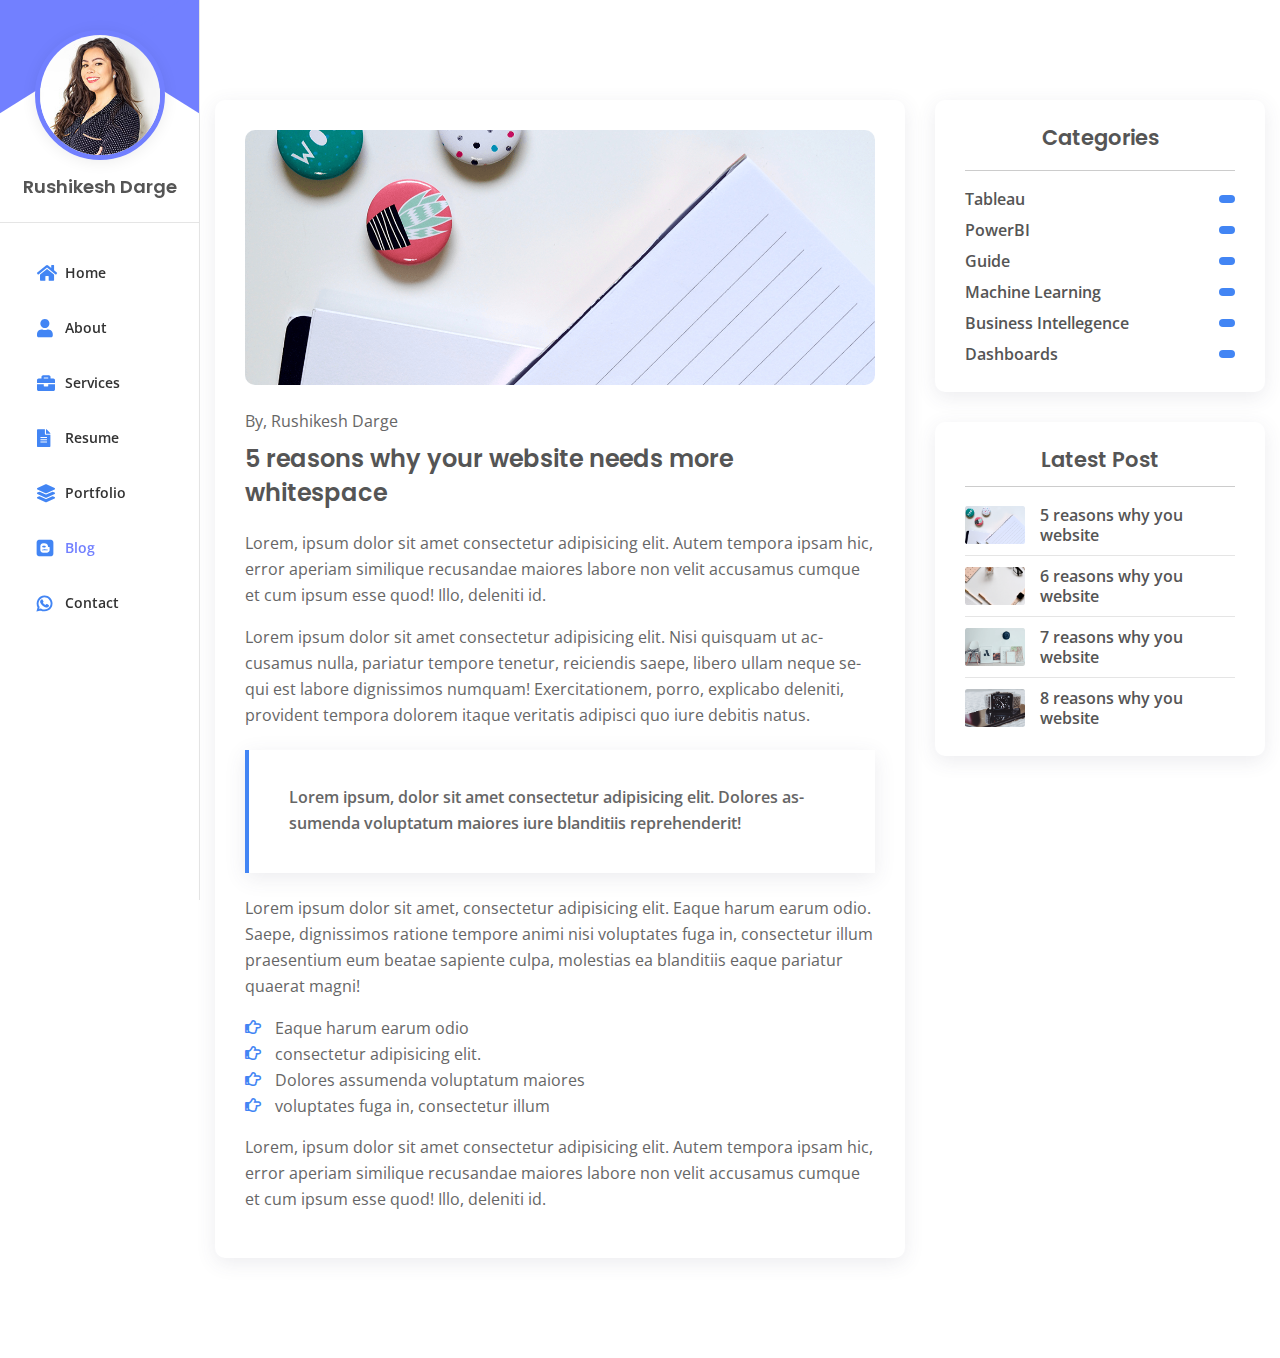
==== commit 89927823: "nnew" ====
--- a/blog-details.html
+++ b/blog-details.html
@@ -2,7 +2,7 @@
 <html lang="en">
 
 
-<!-- Mirrored from geniusdevs.com/themeforest/gfolio/v3-one/blog-details.html by HTTrack Website Copier/3.x [XR&CO'2014], Wed, 04 Nov 2020 09:13:25 GMT -->
+<!-- Mirrored from geniusdevs.com/themeforest/gfolio/v3-one/blog-details.html by HTTrack Website Copier/3.x [XR&CO'2014], Mon, 01 Feb 2021 15:51:28 GMT -->
 <head>
 	<meta http-equiv="Content-Type" content="text/html; charset=UTF-8">
 	<meta http-equiv="X-UA-Compatible" content="IE=edge" />
@@ -47,7 +47,7 @@
 				<img src="assets/images/about3.jpg" alt="">
 			</a>
 			<div class="name">
-					Kristen Stewart
+					Rushikesh Darge
 			</div>
 		</div>
 		<ul id="mainmenu-area">
@@ -92,14 +92,15 @@
 									</div>
 									<div class="content">
 										<ul class="top-meta">
+											<!--
 											<li>
 												<p class="date">
 													21 Aug, 2019
 												</p>
-											</li>
+											</li>-->
 											<li>
 												<p class="post-by">
-													By, Admin
+													By, Rushikesh Darge
 												</p>
 											</li>
 										</ul>
@@ -144,6 +145,7 @@
 										</div>
 									</div>
 								</div>
+								<!--
 								<div class="comment-area">
 									<h4 class="title">
 										Comments :
@@ -190,7 +192,8 @@
 										</div>
 										</li>
 									</ul>
-								</div>
+								</div>-->
+								<!--
 								<div class="write-comment">
 									<h4 class="title">
 										Write Comment :
@@ -215,7 +218,7 @@
 										</div>
 										</div>
 									</form>
-								</div>
+								</div>-->
 							</div>
 							<div class="col-lg-4">
 								
@@ -227,20 +230,20 @@
 										<li>
 											<a href="#">
 												<p>
-													Trading
-												</p>
-												<span class="count">
-												33
-												</span>
-											</a>
-										</li>
-										<li>
-											<a href="#">
-												<p>
-													Exchange
-												</p>
-												<span class="count">
-													77
+													Tableau
+												</p>
+												<span class="count">
+												
+												</span>
+											</a>
+										</li>
+										<li>
+											<a href="#">
+												<p>
+													PowerBI
+												</p>
+												<span class="count">
+													
 												</span>
 											</a>
 										</li>
@@ -250,37 +253,37 @@
 													Guide
 												</p>
 												<span class="count">
-													49
-												</span>
-											</a>
-										</li>
-										<li>
-											<a href="#">
-												<p>
-													Blockchain
-												</p>
-												<span class="count">
-													70
-												</span>
-											</a>
-										</li>
-										<li>
-											<a href="#">
-												<p>
-													Crypto
-												</p>
-												<span class="count">
-													33
-												</span>
-											</a>
-										</li>
-										<li>
-											<a href="#">
-												<p>
-													Lending
-												</p>
-												<span class="count">
-													38
+													
+												</span>
+											</a>
+										</li>
+										<li>
+											<a href="#">
+												<p>
+													Machine Learning
+												</p>
+												<span class="count">
+													
+												</span>
+											</a>
+										</li>
+										<li>
+											<a href="#">
+												<p>
+													Business Intellegence
+												</p>
+												<span class="count">
+													
+												</span>
+											</a>
+										</li>
+										<li>
+											<a href="#">
+												<p>
+													Dashboards
+												</p>
+												<span class="count">
+													
 												</span>
 											</a>
 										</li>
@@ -341,6 +344,7 @@
 										</li>
 									</ul>
 								</div>
+								<!--
 								<div class="newsletter-widget">
 									<h4 class="title">
 											NewsLetter
@@ -349,7 +353,7 @@
 										<input type="text" class="form-control" placeholder="Enter Email..">
 										<button type="submit" class="mybtn3 mybtn-bg mt-4">Subscribe</button>
 									</form> 
-								</div>
+								</div>-->
 							</div>
 						</div>
 					</div>
@@ -390,5 +394,5 @@
 </body>
 
 
-<!-- Mirrored from geniusdevs.com/themeforest/gfolio/v3-one/blog-details.html by HTTrack Website Copier/3.x [XR&CO'2014], Wed, 04 Nov 2020 09:13:27 GMT -->
+<!-- Mirrored from geniusdevs.com/themeforest/gfolio/v3-one/blog-details.html by HTTrack Website Copier/3.x [XR&CO'2014], Mon, 01 Feb 2021 15:51:31 GMT -->
 </html>--- a/assets/css/style.css
+++ b/assets/css/style.css
@@ -792,8 +792,8 @@
   z-index: 6;
 }
 .home-section .home-content .home-image img {
-  width: 300px;
-  height: 300px;
+  width: 160px;
+  height: 160px;
   border-radius: 50%;
   object-fit: cover;
   display: inline-block;
